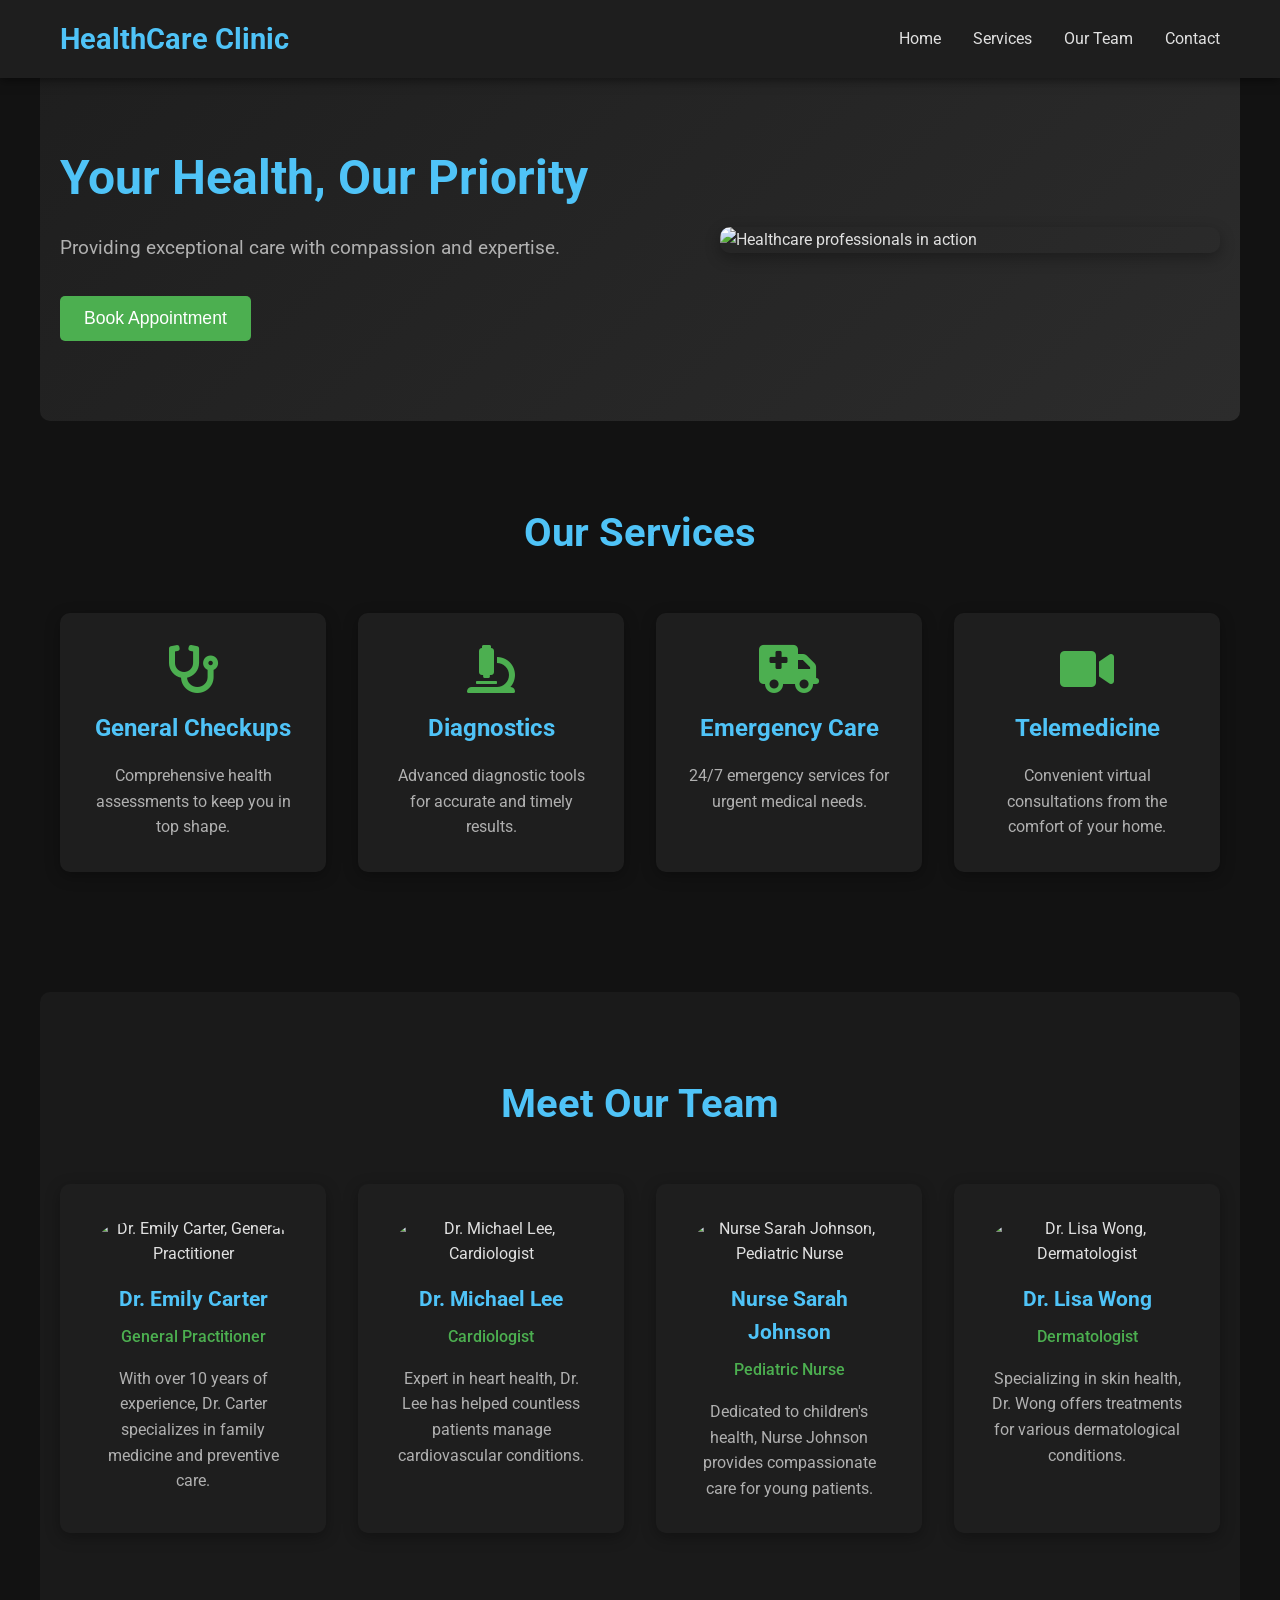
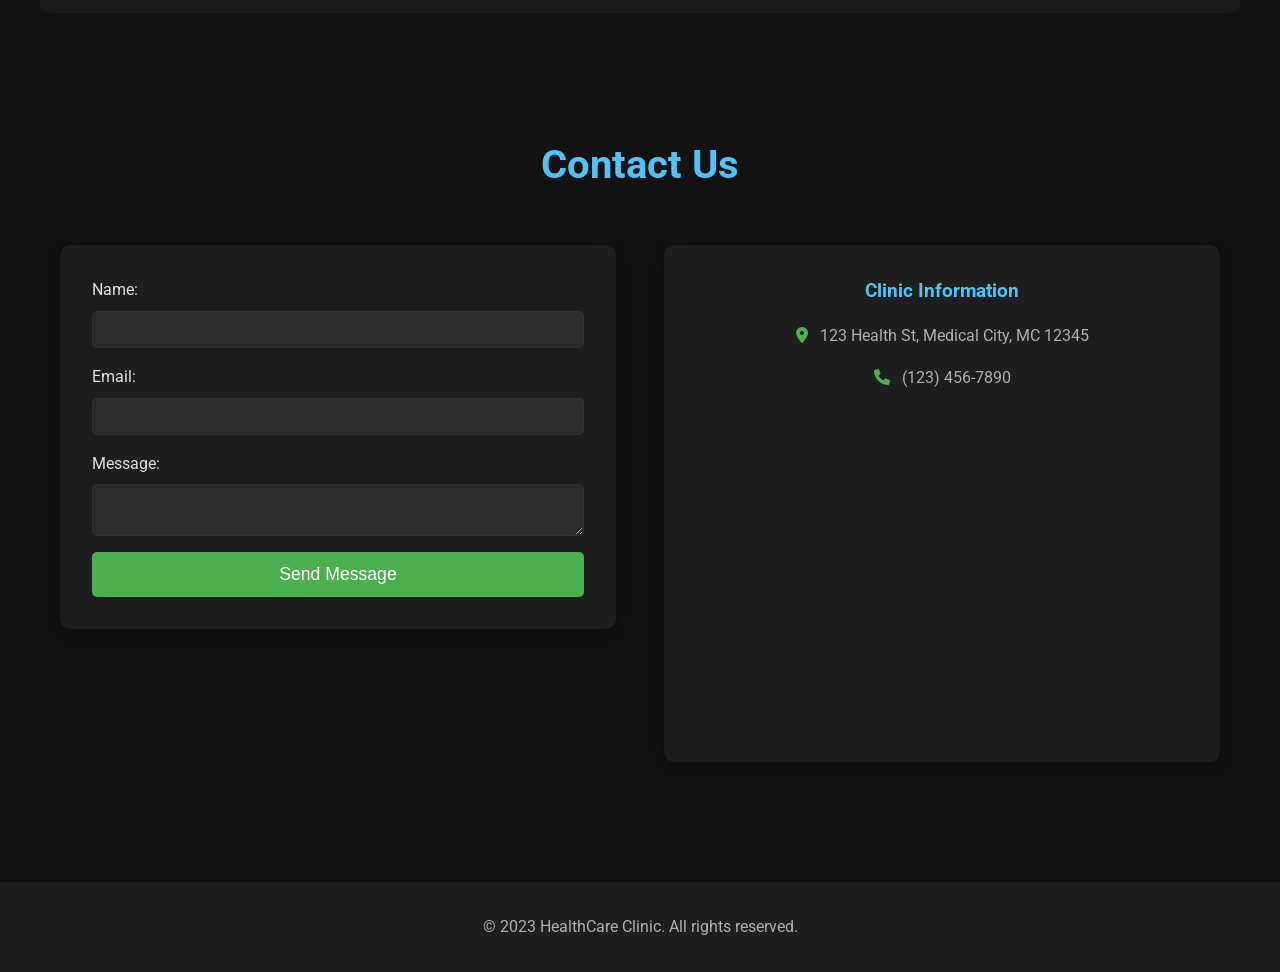
==== index.html @ f90a352a "Initial commit" ====
<!DOCTYPE html>
<html lang="en">
<head>
    <meta charset="UTF-8">
    <meta name="viewport" content="width=device-width, initial-scale=1.0">
    <title>Healthcare Webpage</title>
    <link rel="stylesheet" href="styles.css">
    <link rel="stylesheet" href="https://cdnjs.cloudflare.com/ajax/libs/font-awesome/6.0.0-beta3/css/all.min.css">
</head>
<body>
    <header>
        <nav>
            <h1>HealthCare Clinic</h1>
            <ul>
                <li><a href="#hero">Home</a></li>
                <li><a href="#services">Services</a></li>
                <li><a href="#team">Our Team</a></li>
                <li><a href="#contact">Contact</a></li>
            </ul>
        </nav>
    </header>

    <main>
        <section id="hero" class="hero">
            <div class="hero-content">
                <h2>Your Health, Our Priority</h2>
                <p>Providing exceptional care with compassion and expertise.</p>
                <button class="cta-button">Book Appointment</button>
            </div>
            <img src="https://source.unsplash.com/featured/?healthcare,medical" alt="Healthcare professionals in action" class="hero-image">
        </section>

        <section id="services" class="services">
            <h2>Our Services</h2>
            <div class="services-grid">
                <div class="service-item">
                    <i class="fas fa-stethoscope"></i>
                    <h3>General Checkups</h3>
                    <p>Comprehensive health assessments to keep you in top shape.</p>
                </div>
                <div class="service-item">
                    <i class="fas fa-microscope"></i>
                    <h3>Diagnostics</h3>
                    <p>Advanced diagnostic tools for accurate and timely results.</p>
                </div>
                <div class="service-item">
                    <i class="fas fa-ambulance"></i>
                    <h3>Emergency Care</h3>
                    <p>24/7 emergency services for urgent medical needs.</p>
                </div>
                <div class="service-item">
                    <i class="fas fa-video"></i>
                    <h3>Telemedicine</h3>
                    <p>Convenient virtual consultations from the comfort of your home.</p>
                </div>
            </div>
        </section>

        <section id="team" class="team">
            <h2>Meet Our Team</h2>
            <div class="team-grid">
                <div class="team-member">
                    <img src="https://source.unsplash.com/featured/?doctor,woman" alt="Dr. Emily Carter, General Practitioner">
                    <h3>Dr. Emily Carter</h3>
                    <p>General Practitioner</p>
                    <p>With over 10 years of experience, Dr. Carter specializes in family medicine and preventive care.</p>
                </div>
                <div class="team-member">
                    <img src="https://source.unsplash.com/featured/?doctor,man" alt="Dr. Michael Lee, Cardiologist">
                    <h3>Dr. Michael Lee</h3>
                    <p>Cardiologist</p>
                    <p>Expert in heart health, Dr. Lee has helped countless patients manage cardiovascular conditions.</p>
                </div>
                <div class="team-member">
                    <img src="https://source.unsplash.com/featured/?nurse,woman" alt="Nurse Sarah Johnson, Pediatric Nurse">
                    <h3>Nurse Sarah Johnson</h3>
                    <p>Pediatric Nurse</p>
                    <p>Dedicated to children's health, Nurse Johnson provides compassionate care for young patients.</p>
                </div>
                <div class="team-member">
                    <img src="https://source.unsplash.com/featured/?doctor,woman,2" alt="Dr. Lisa Wong, Dermatologist">
                    <h3>Dr. Lisa Wong</h3>
                    <p>Dermatologist</p>
                    <p>Specializing in skin health, Dr. Wong offers treatments for various dermatological conditions.</p>
                </div>
            </div>
        </section>

        <section id="contact" class="contact">
            <h2>Contact Us</h2>
            <div class="contact-content">
                <div class="contact-form">
                    <form id="contactForm">
                        <label for="name">Name:</label>
                        <input type="text" id="name" name="name" required>
                        <label for="email">Email:</label>
                        <input type="email" id="email" name="email" required>
                        <label for="message">Message:</label>
                        <textarea id="message" name="message" required></textarea>
                        <button type="submit">Send Message</button>
                    </form>
                </div>
                <div class="contact-info">
                    <h3>Clinic Information</h3>
                    <p><i class="fas fa-map-marker-alt"></i> 123 Health St, Medical City, MC 12345</p>
                    <p><i class="fas fa-phone"></i> (123) 456-7890</p>
                    <div class="map">
                        <iframe src="https://www.google.com/maps/embed?pb=!1m18!1m12!1m3!1d3022.241264875!2d-73.98785368459375!3d40.74844097932847!2m3!1f0!2f0!3f0!3m2!1i1024!2i768!4f13.1!3m3!1m2!1s0x89c259a9b3117469%3A0xd134e199a405a163!2sEmpire%20State%20Building!5e0!3m2!1sen!2sus!4v1623456789012!5m2!1sen!2sus" width="100%" height="300" style="border:0;" allowfullscreen="" loading="lazy"></iframe>
                    </div>
                </div>
            </div>
        </section>
    </main>

    <footer>
        <p>&copy; 2023 HealthCare Clinic. All rights reserved.</p>
    </footer>

    <script src="script.js"></script>
</body>
</html>
---- styles.css ----
/* Import Google Fonts for professional look */
@import url('https://fonts.googleapis.com/css2?family=Roboto:wght@300;400;500;700&display=swap');

/* Reset and base styles */
* {
    margin: 0;
    padding: 0;
    box-sizing: border-box;
}

body {
    font-family: 'Roboto', sans-serif;
    line-height: 1.6;
    color: #e0e0e0;
    background-color: #121212;
}

/* Header and Navigation */
header {
    background-color: #1e1e1e;
    padding: 1rem 0;
    position: fixed;
    width: 100%;
    top: 0;
    z-index: 1000;
    box-shadow: 0 2px 10px rgba(0, 0, 0, 0.5);
}

nav {
    max-width: 1200px;
    margin: 0 auto;
    display: flex;
    justify-content: space-between;
    align-items: center;
    padding: 0 20px;
}

nav h1 {
    color: #4fc3f7;
    font-size: 1.8rem;
}

nav ul {
    display: flex;
    list-style: none;
}

nav ul li {
    margin-left: 2rem;
}

nav ul li a {
    color: #e0e0e0;
    text-decoration: none;
    transition: color 0.3s;
}

nav ul li a:hover {
    color: #4fc3f7;
}

/* Hero Section */
.hero {
    display: flex;
    align-items: center;
    justify-content: space-between;
    padding: 120px 20px 80px;
    max-width: 1200px;
    margin: 0 auto;
    background: linear-gradient(135deg, #1e1e1e 0%, #2c2c2c 100%);
    border-radius: 10px;
    margin-top: 20px;
}

.hero-content {
    flex: 1;
    padding-right: 40px;
}

.hero-content h2 {
    font-size: 3rem;
    margin-bottom: 1rem;
    color: #4fc3f7;
}

.hero-content p {
    font-size: 1.2rem;
    margin-bottom: 2rem;
    color: #b0b0b0;
}

.cta-button {
    background-color: #4caf50;
    color: white;
    padding: 12px 24px;
    border: none;
    border-radius: 5px;
    font-size: 1.1rem;
    cursor: pointer;
    transition: background-color 0.3s;
}

.cta-button:hover {
    background-color: #45a049;
}

.hero-image {
    flex: 1;
    max-width: 500px;
    border-radius: 10px;
    box-shadow: 0 5px 15px rgba(0, 0, 0, 0.3);
}

/* Services Section */
.services {
    padding: 80px 20px;
    max-width: 1200px;
    margin: 0 auto;
    text-align: center;
}

.services h2 {
    font-size: 2.5rem;
    margin-bottom: 3rem;
    color: #4fc3f7;
}

.services-grid {
    display: grid;
    grid-template-columns: repeat(auto-fit, minmax(250px, 1fr));
    gap: 2rem;
}

.service-item {
    background-color: #1e1e1e;
    padding: 2rem;
    border-radius: 10px;
    box-shadow: 0 4px 15px rgba(0, 0, 0, 0.3);
    transition: transform 0.3s;
}

.service-item:hover {
    transform: translateY(-5px);
}

.service-item i {
    font-size: 3rem;
    color: #4caf50;
    margin-bottom: 1rem;
}

.service-item h3 {
    font-size: 1.5rem;
    margin-bottom: 1rem;
    color: #4fc3f7;
}

.service-item p {
    color: #b0b0b0;
}

/* Team Section */
.team {
    padding: 80px 20px;
    max-width: 1200px;
    margin: 0 auto;
    text-align: center;
    background-color: #1a1a1a;
    border-radius: 10px;
    margin: 40px auto;
}

.team h2 {
    font-size: 2.5rem;
    margin-bottom: 3rem;
    color: #4fc3f7;
}

.team-grid {
    display: grid;
    grid-template-columns: repeat(auto-fit, minmax(250px, 1fr));
    gap: 2rem;
}

.team-member {
    background-color: #1e1e1e;
    padding: 2rem;
    border-radius: 10px;
    box-shadow: 0 4px 15px rgba(0, 0, 0, 0.3);
    transition: transform 0.3s;
}

.team-member:hover {
    transform: translateY(-5px);
}

.team-member img {
    width: 150px;
    height: 150px;
    border-radius: 50%;
    margin-bottom: 1rem;
    object-fit: cover;
}

.team-member h3 {
    font-size: 1.3rem;
    margin-bottom: 0.5rem;
    color: #4fc3f7;
}

.team-member p:first-of-type {
    font-weight: 500;
    color: #4caf50;
    margin-bottom: 1rem;
}

.team-member p:last-of-type {
    color: #b0b0b0;
}

/* Contact Section */
.contact {
    padding: 80px 20px;
    max-width: 1200px;
    margin: 0 auto;
    text-align: center;
}

.contact h2 {
    font-size: 2.5rem;
    margin-bottom: 3rem;
    color: #4fc3f7;
}

.contact-content {
    display: grid;
    grid-template-columns: 1fr 1fr;
    gap: 3rem;
    align-items: start;
}

.contact-form {
    background-color: #1e1e1e;
    padding: 2rem;
    border-radius: 10px;
    box-shadow: 0 4px 15px rgba(0, 0, 0, 0.3);
}

.contact-form form {
    display: flex;
    flex-direction: column;
}

.contact-form label {
    margin-bottom: 0.5rem;
    color: #e0e0e0;
    text-align: left;
}

.contact-form input,
.contact-form textarea {
    padding: 10px;
    margin-bottom: 1rem;
    border: 1px solid #333;
    border-radius: 5px;
    background-color: #2c2c2c;
    color: #e0e0e0;
    font-family: 'Roboto', sans-serif;
}

.contact-form input:focus,
.contact-form textarea:focus {
    outline: none;
    border-color: #4fc3f7;
}

.contact-form button {
    background-color: #4caf50;
    color: white;
    padding: 12px;
    border: none;
    border-radius: 5px;
    font-size: 1.1rem;
    cursor: pointer;
    transition: background-color 0.3s;
}

.contact-form button:hover {
    background-color: #45a049;
}

.contact-info {
    background-color: #1e1e1e;
    padding: 2rem;
    border-radius: 10px;
    box-shadow: 0 4px 15px rgba(0, 0, 0, 0.3);
}

.contact-info h3 {
    margin-bottom: 1rem;
    color: #4fc3f7;
}

.contact-info p {
    margin-bottom: 1rem;
    color: #b0b0b0;
}

.contact-info i {
    margin-right: 0.5rem;
    color: #4caf50;
}

.map {
    margin-top: 2rem;
    border-radius: 10px;
    overflow: hidden;
}

/* Footer */
footer {
    background-color: #1e1e1e;
    text-align: center;
    padding: 2rem 0;
    margin-top: 40px;
    color: #b0b0b0;
}

/* Responsive Design */
@media (max-width: 768px) {
    nav {
        flex-direction: column;
        text-align: center;
    }

    nav ul {
        margin-top: 1rem;
    }

    nav ul li {
        margin-left: 1rem;
        margin-right: 1rem;
    }

    .hero {
        flex-direction: column;
        text-align: center;
        padding: 100px 20px 60px;
    }

    .hero-content {
        padding-right: 0;
        margin-bottom: 2rem;
    }

    .hero-content h2 {
        font-size: 2rem;
    }

    .hero-image {
        max-width: 100%;
    }

    .services-grid,
    .team-grid {
        grid-template-columns: 1fr;
    }

    .contact-content {
        grid-template-columns: 1fr;
    }

    .contact-info {
        order: -1;
    }
}

@media (max-width: 480px) {
    .hero-content h2 {
        font-size: 1.8rem;
    }

    .services h2,
    .team h2,
    .contact h2 {
        font-size: 2rem;
    }
}
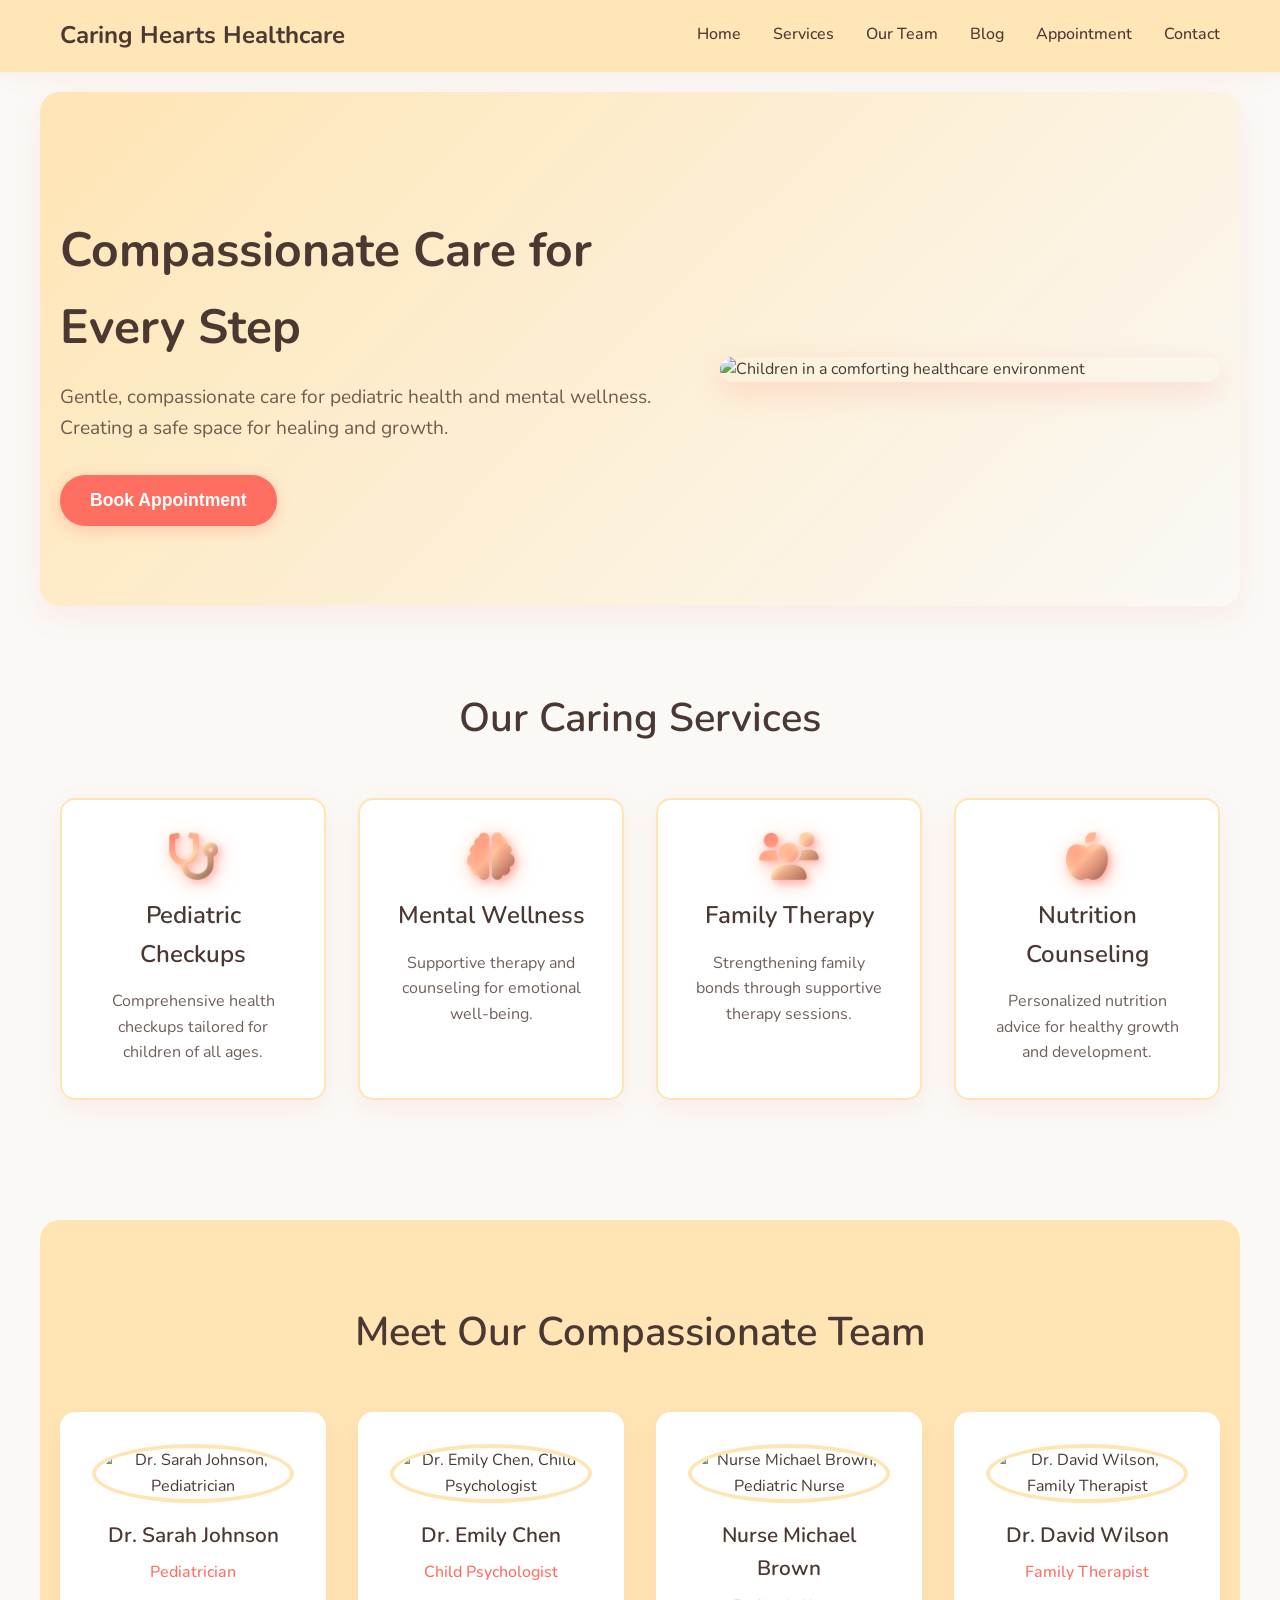
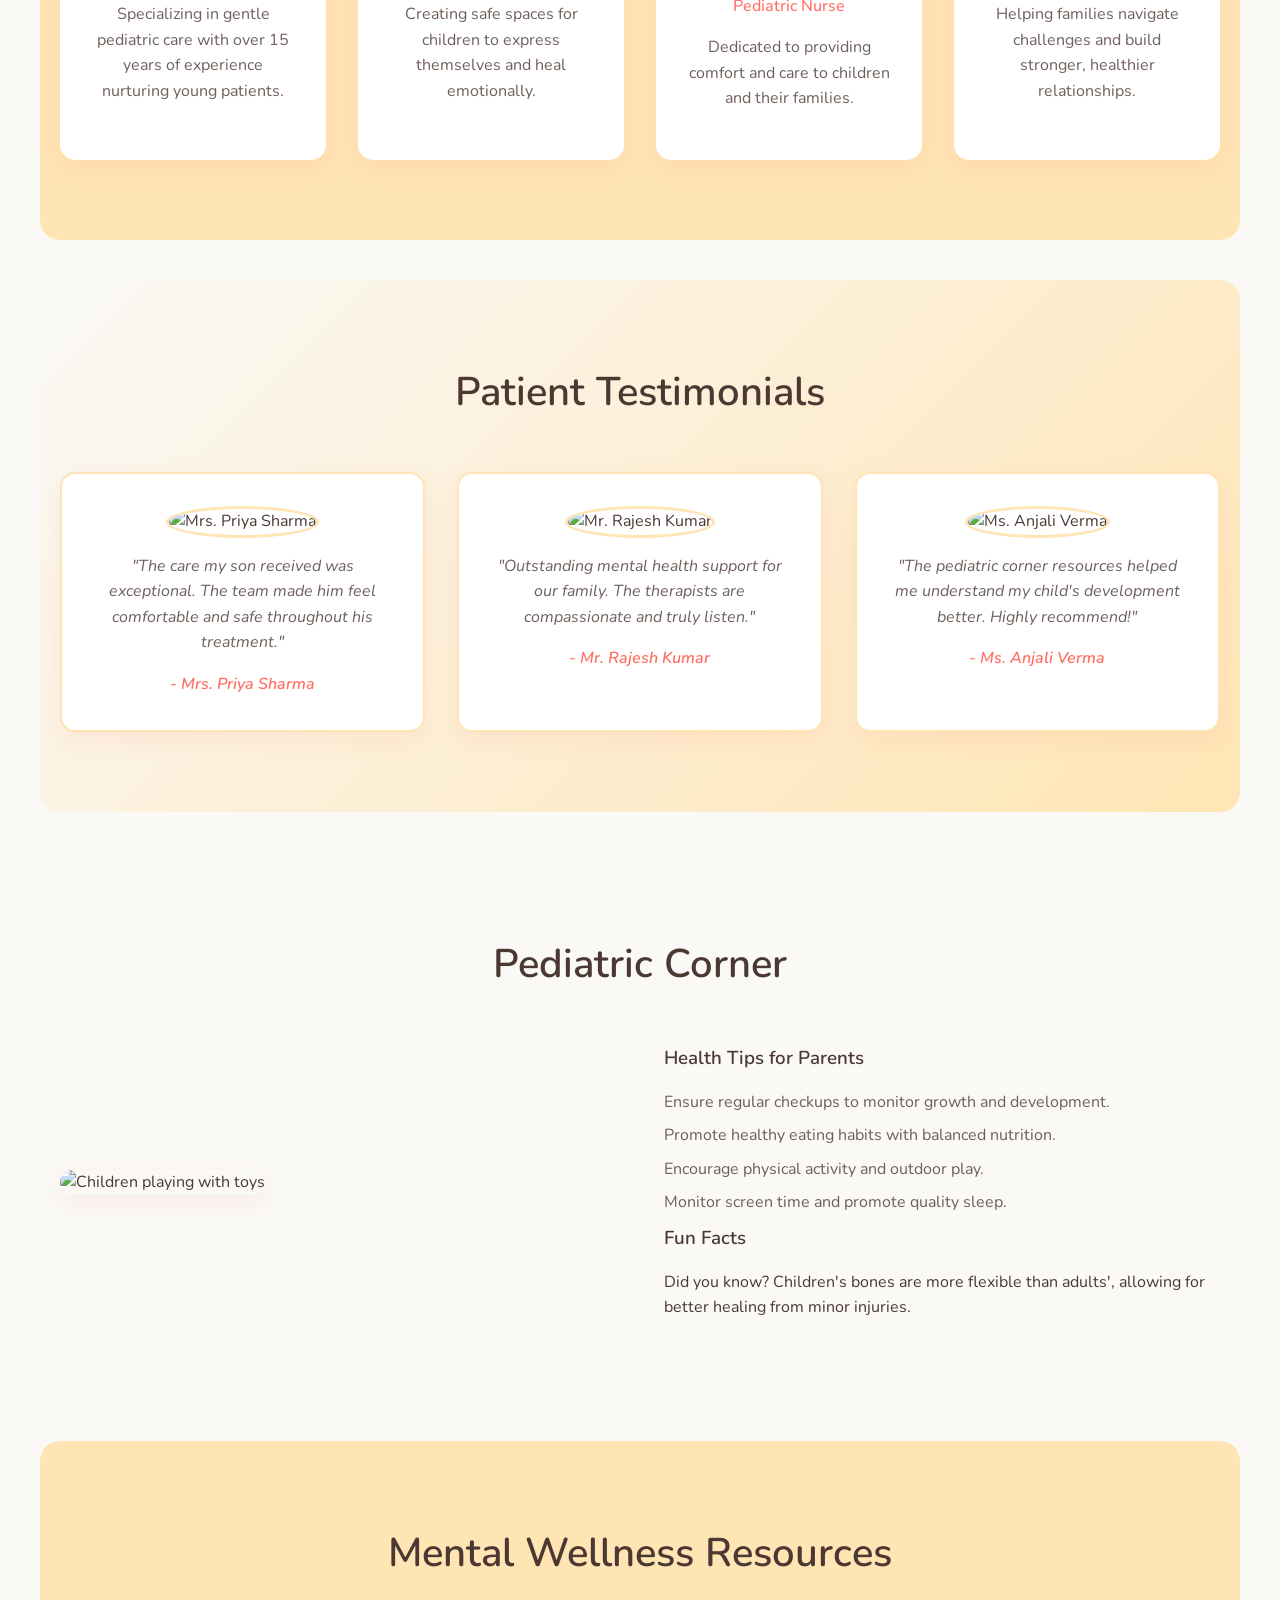
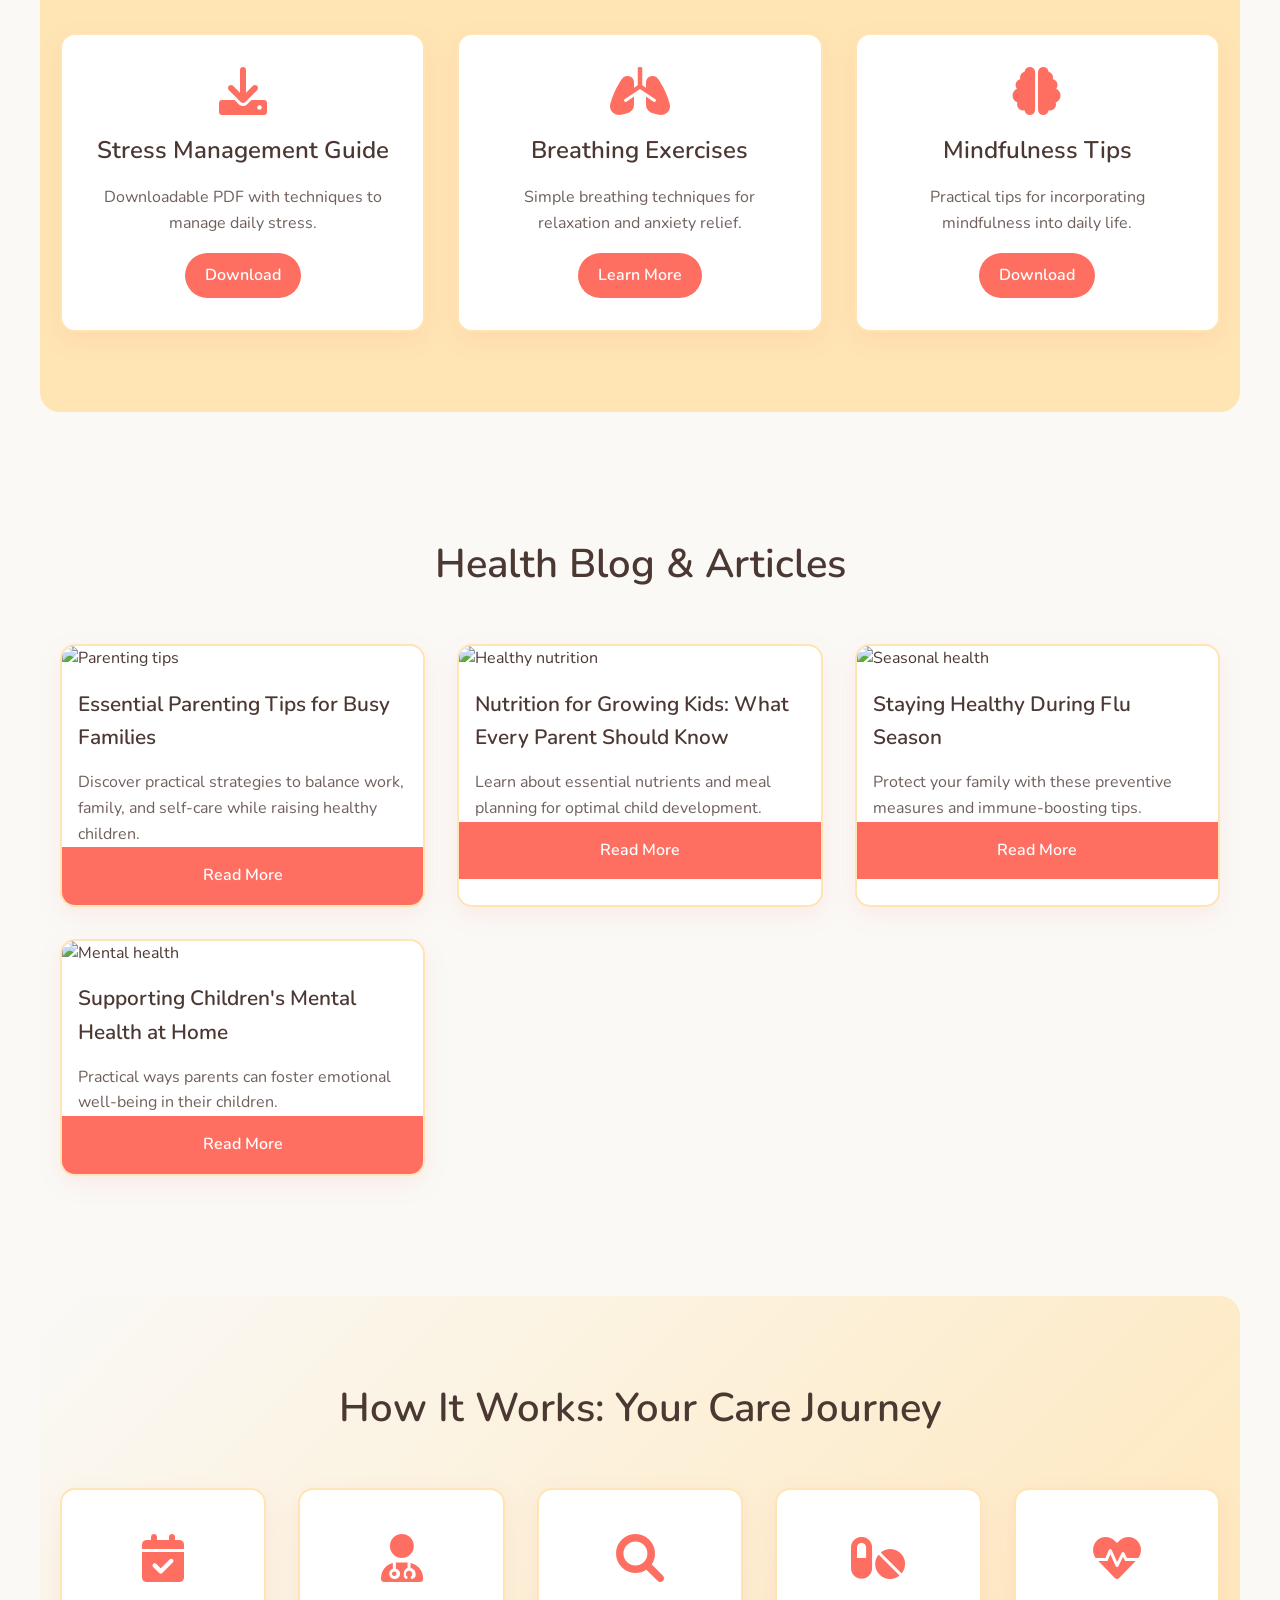
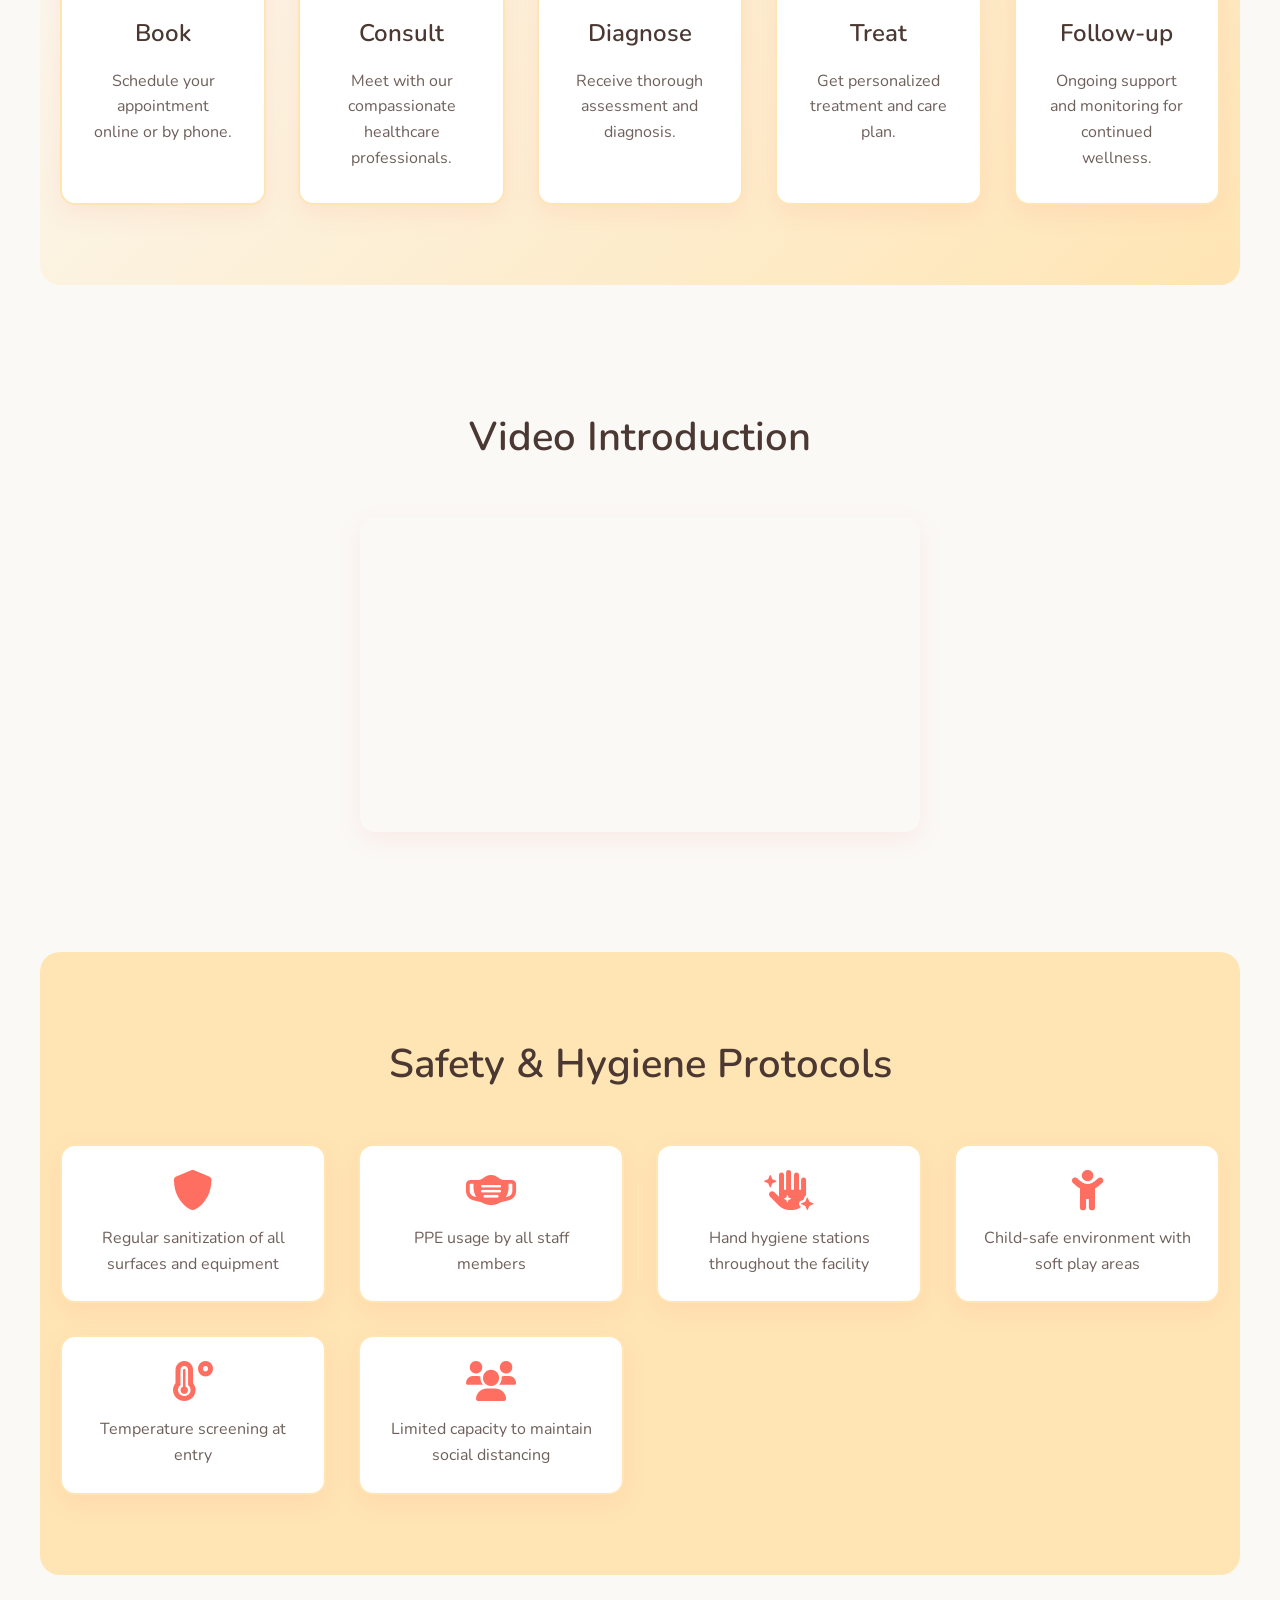
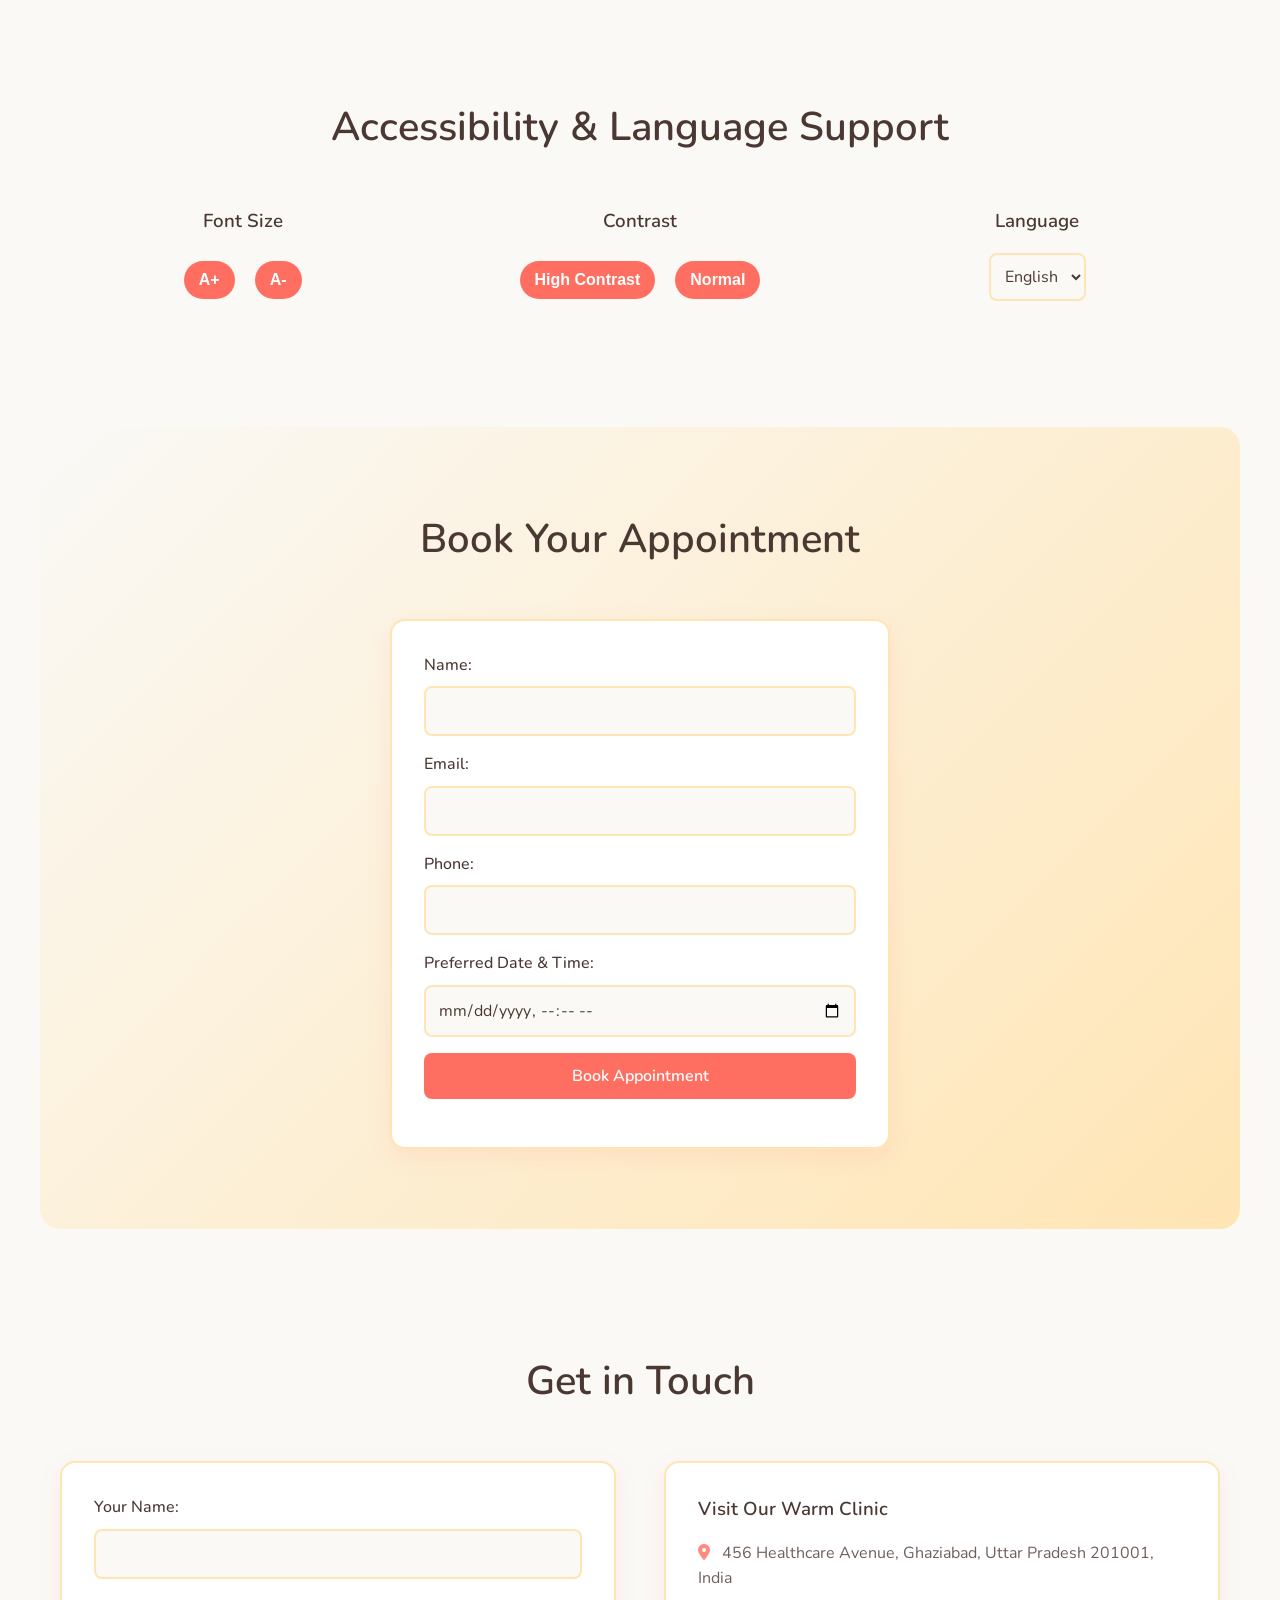
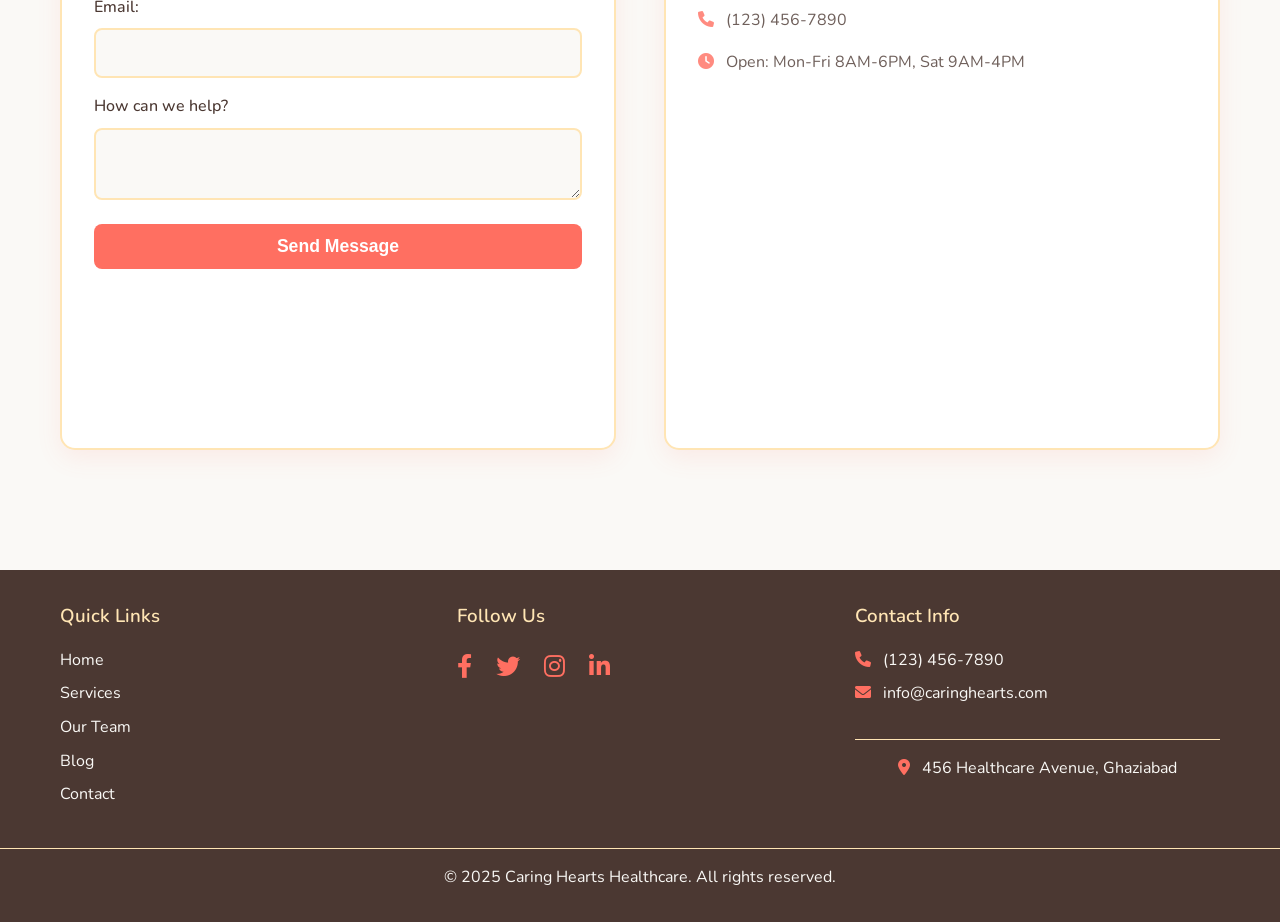
==== commit 835a9e8f: "add some pages" ====
--- a/index.html
+++ b/index.html
@@ -3,18 +3,24 @@
 <head>
     <meta charset="UTF-8">
     <meta name="viewport" content="width=device-width, initial-scale=1.0">
-    <title>Healthcare Webpage</title>
+    <title>Caring Hearts Healthcare - Your Trusted Pediatric & Mental Health Center</title>
     <link rel="stylesheet" href="styles.css">
     <link rel="stylesheet" href="https://cdnjs.cloudflare.com/ajax/libs/font-awesome/6.0.0-beta3/css/all.min.css">
 </head>
 <body>
     <header>
-        <nav>
-            <h1>HealthCare Clinic</h1>
+        <nav class="sticky-nav">
+            <h1>Caring Hearts Healthcare</h1>
+            <input type="checkbox" id="nav-toggle" class="nav-toggle">
+            <label for="nav-toggle" class="nav-toggle-label">
+                <span class="hamburger"></span>
+            </label>
             <ul>
                 <li><a href="#hero">Home</a></li>
                 <li><a href="#services">Services</a></li>
                 <li><a href="#team">Our Team</a></li>
+                <li><a href="#blog">Blog</a></li>
+                <li><a href="#appointment">Appointment</a></li>
                 <li><a href="#contact">Contact</a></li>
             </ul>
         </nav>
@@ -23,87 +29,289 @@
     <main>
         <section id="hero" class="hero">
             <div class="hero-content">
-                <h2>Your Health, Our Priority</h2>
-                <p>Providing exceptional care with compassion and expertise.</p>
+                <h2>Compassionate Care for Every Step</h2>
+                <p>Gentle, compassionate care for pediatric health and mental wellness. Creating a safe space for healing and growth.</p>
                 <button class="cta-button">Book Appointment</button>
             </div>
-            <img src="https://source.unsplash.com/featured/?healthcare,medical" alt="Healthcare professionals in action" class="hero-image">
+            <img src="https://source.unsplash.com/featured/?children,healthcare,smiling" alt="Children in a comforting healthcare environment" class="hero-image">
         </section>
 
         <section id="services" class="services">
-            <h2>Our Services</h2>
+            <h2>Our Caring Services</h2>
             <div class="services-grid">
                 <div class="service-item">
                     <i class="fas fa-stethoscope"></i>
-                    <h3>General Checkups</h3>
-                    <p>Comprehensive health assessments to keep you in top shape.</p>
+                    <h3>Pediatric Checkups</h3>
+                    <p>Comprehensive health checkups tailored for children of all ages.</p>
                 </div>
                 <div class="service-item">
-                    <i class="fas fa-microscope"></i>
-                    <h3>Diagnostics</h3>
-                    <p>Advanced diagnostic tools for accurate and timely results.</p>
+                    <i class="fas fa-brain"></i>
+                    <h3>Mental Wellness</h3>
+                    <p>Supportive therapy and counseling for emotional well-being.</p>
                 </div>
                 <div class="service-item">
-                    <i class="fas fa-ambulance"></i>
-                    <h3>Emergency Care</h3>
-                    <p>24/7 emergency services for urgent medical needs.</p>
+                    <i class="fas fa-users"></i>
+                    <h3>Family Therapy</h3>
+                    <p>Strengthening family bonds through supportive therapy sessions.</p>
                 </div>
                 <div class="service-item">
-                    <i class="fas fa-video"></i>
-                    <h3>Telemedicine</h3>
-                    <p>Convenient virtual consultations from the comfort of your home.</p>
+                    <i class="fas fa-apple-alt"></i>
+                    <h3>Nutrition Counseling</h3>
+                    <p>Personalized nutrition advice for healthy growth and development.</p>
                 </div>
             </div>
         </section>
 
         <section id="team" class="team">
-            <h2>Meet Our Team</h2>
+            <h2>Meet Our Compassionate Team</h2>
             <div class="team-grid">
                 <div class="team-member">
-                    <img src="https://source.unsplash.com/featured/?doctor,woman" alt="Dr. Emily Carter, General Practitioner">
-                    <h3>Dr. Emily Carter</h3>
-                    <p>General Practitioner</p>
-                    <p>With over 10 years of experience, Dr. Carter specializes in family medicine and preventive care.</p>
+                    <img src="https://source.unsplash.com/featured/?doctor,pediatrician,woman" alt="Dr. Sarah Johnson, Pediatrician">
+                    <h3>Dr. Sarah Johnson</h3>
+                    <p>Pediatrician</p>
+                    <p>Specializing in gentle pediatric care with over 15 years of experience nurturing young patients.</p>
                 </div>
                 <div class="team-member">
-                    <img src="https://source.unsplash.com/featured/?doctor,man" alt="Dr. Michael Lee, Cardiologist">
-                    <h3>Dr. Michael Lee</h3>
-                    <p>Cardiologist</p>
-                    <p>Expert in heart health, Dr. Lee has helped countless patients manage cardiovascular conditions.</p>
+                    <img src="https://source.unsplash.com/featured/?psychologist,therapist,woman" alt="Dr. Emily Chen, Child Psychologist">
+                    <h3>Dr. Emily Chen</h3>
+                    <p>Child Psychologist</p>
+                    <p>Creating safe spaces for children to express themselves and heal emotionally.</p>
                 </div>
                 <div class="team-member">
-                    <img src="https://source.unsplash.com/featured/?nurse,woman" alt="Nurse Sarah Johnson, Pediatric Nurse">
-                    <h3>Nurse Sarah Johnson</h3>
+                    <img src="https://source.unsplash.com/featured/?nurse,healthcare,man" alt="Nurse Michael Brown, Pediatric Nurse">
+                    <h3>Nurse Michael Brown</h3>
                     <p>Pediatric Nurse</p>
-                    <p>Dedicated to children's health, Nurse Johnson provides compassionate care for young patients.</p>
+                    <p>Dedicated to providing comfort and care to children and their families.</p>
                 </div>
                 <div class="team-member">
-                    <img src="https://source.unsplash.com/featured/?doctor,woman,2" alt="Dr. Lisa Wong, Dermatologist">
-                    <h3>Dr. Lisa Wong</h3>
-                    <p>Dermatologist</p>
-                    <p>Specializing in skin health, Dr. Wong offers treatments for various dermatological conditions.</p>
-                </div>
-            </div>
+                    <img src="https://source.unsplash.com/featured/?therapist,family,counselor" alt="Dr. David Wilson, Family Therapist">
+                    <h3>Dr. David Wilson</h3>
+                    <p>Family Therapist</p>
+                    <p>Helping families navigate challenges and build stronger, healthier relationships.</p>
+                </div>
+            </div>
+        </section>
+
+        <section id="testimonials" class="testimonials">
+            <h2>Patient Testimonials</h2>
+            <div class="testimonials-carousel">
+                <div class="testimonial-card">
+                    <img src="https://source.unsplash.com/featured/?mother,indian,woman" alt="Mrs. Priya Sharma" class="testimonial-avatar">
+                    <blockquote>"The care my son received was exceptional. The team made him feel comfortable and safe throughout his treatment."</blockquote>
+                    <cite>- Mrs. Priya Sharma</cite>
+                </div>
+                <div class="testimonial-card">
+                    <img src="https://source.unsplash.com/featured/?father,indian,man" alt="Mr. Rajesh Kumar" class="testimonial-avatar">
+                    <blockquote>"Outstanding mental health support for our family. The therapists are compassionate and truly listen."</blockquote>
+                    <cite>- Mr. Rajesh Kumar</cite>
+                </div>
+                <div class="testimonial-card">
+                    <img src="https://source.unsplash.com/featured/?woman,indian,professional" alt="Ms. Anjali Verma" class="testimonial-avatar">
+                    <blockquote>"The pediatric corner resources helped me understand my child's development better. Highly recommend!"</blockquote>
+                    <cite>- Ms. Anjali Verma</cite>
+                </div>
+            </div>
+        </section>
+
+        <section id="pediatric" class="pediatric">
+            <h2>Pediatric Corner</h2>
+            <div class="pediatric-content">
+                <div class="illustration">
+                    <img src="https://source.unsplash.com/featured/?children,playing,toys" alt="Children playing with toys" class="pediatric-image">
+                </div>
+                <div class="tips">
+                    <h3>Health Tips for Parents</h3>
+                    <ul>
+                        <li>Ensure regular checkups to monitor growth and development.</li>
+                        <li>Promote healthy eating habits with balanced nutrition.</li>
+                        <li>Encourage physical activity and outdoor play.</li>
+                        <li>Monitor screen time and promote quality sleep.</li>
+                    </ul>
+                    <h3>Fun Facts</h3>
+                    <p>Did you know? Children's bones are more flexible than adults', allowing for better healing from minor injuries.</p>
+                </div>
+            </div>
+        </section>
+
+        <section id="resources" class="resources">
+            <h2>Mental Wellness Resources</h2>
+            <div class="resources-grid">
+                <div class="resource-item">
+                    <i class="fas fa-download"></i>
+                    <h3>Stress Management Guide</h3>
+                    <p>Downloadable PDF with techniques to manage daily stress.</p>
+                    <a href="#" class="download-btn">Download</a>
+                </div>
+                <div class="resource-item">
+                    <i class="fas fa-lungs"></i>
+                    <h3>Breathing Exercises</h3>
+                    <p>Simple breathing techniques for relaxation and anxiety relief.</p>
+                    <a href="#" class="download-btn">Learn More</a>
+                </div>
+                <div class="resource-item">
+                    <i class="fas fa-brain"></i>
+                    <h3>Mindfulness Tips</h3>
+                    <p>Practical tips for incorporating mindfulness into daily life.</p>
+                    <a href="#" class="download-btn">Download</a>
+                </div>
+            </div>
+        </section>
+
+        <section id="blog" class="blog">
+            <h2>Health Blog & Articles</h2>
+            <div class="blog-grid">
+                <article class="blog-post">
+                    <img src="https://source.unsplash.com/featured/?parenting,family,children" alt="Parenting tips" class="blog-thumbnail">
+                    <h3>Essential Parenting Tips for Busy Families</h3>
+                    <p>Discover practical strategies to balance work, family, and self-care while raising healthy children.</p>
+                    <a href="blog.html" class="read-more">Read More</a>
+                </article>
+                <article class="blog-post">
+                    <img src="https://source.unsplash.com/featured/?nutrition,healthy,food" alt="Healthy nutrition" class="blog-thumbnail">
+                    <h3>Nutrition for Growing Kids: What Every Parent Should Know</h3>
+                    <p>Learn about essential nutrients and meal planning for optimal child development.</p>
+                    <a href="blog.html" class="read-more">Read More</a>
+                </article>
+                <article class="blog-post">
+                    <img src="https://source.unsplash.com/featured/?flu,season,health" alt="Seasonal health" class="blog-thumbnail">
+                    <h3>Staying Healthy During Flu Season</h3>
+                    <p>Protect your family with these preventive measures and immune-boosting tips.</p>
+                    <a href="blog.html" class="read-more">Read More</a>
+                </article>
+                <article class="blog-post">
+                    <img src="https://source.unsplash.com/featured/?mental,health,children" alt="Mental health" class="blog-thumbnail">
+                    <h3>Supporting Children's Mental Health at Home</h3>
+                    <p>Practical ways parents can foster emotional well-being in their children.</p>
+                    <a href="blog.html" class="read-more">Read More</a>
+                </article>
+            </div>
+        </section>
+
+        <section id="how-it-works" class="how-it-works">
+            <h2>How It Works: Your Care Journey</h2>
+            <div class="timeline">
+                <div class="timeline-step">
+                    <div class="step-icon"><i class="fas fa-calendar-check"></i></div>
+                    <h3>Book</h3>
+                    <p>Schedule your appointment online or by phone.</p>
+                </div>
+                <div class="timeline-step">
+                    <div class="step-icon"><i class="fas fa-user-md"></i></div>
+                    <h3>Consult</h3>
+                    <p>Meet with our compassionate healthcare professionals.</p>
+                </div>
+                <div class="timeline-step">
+                    <div class="step-icon"><i class="fas fa-search"></i></div>
+                    <h3>Diagnose</h3>
+                    <p>Receive thorough assessment and diagnosis.</p>
+                </div>
+                <div class="timeline-step">
+                    <div class="step-icon"><i class="fas fa-pills"></i></div>
+                    <h3>Treat</h3>
+                    <p>Get personalized treatment and care plan.</p>
+                </div>
+                <div class="timeline-step">
+                    <div class="step-icon"><i class="fas fa-heartbeat"></i></div>
+                    <h3>Follow-up</h3>
+                    <p>Ongoing support and monitoring for continued wellness.</p>
+                </div>
+            </div>
+        </section>
+
+        <section id="video" class="video">
+            <h2>Video Introduction</h2>
+            <div class="video-container">
+                <iframe width="560" height="315" src="https://www.youtube.com/embed/dQw4w9WgXcQ" title="Welcome to Caring Hearts Healthcare" frameborder="0" allow="accelerometer; autoplay; clipboard-write; encrypted-media; gyroscope; picture-in-picture" allowfullscreen></iframe>
+            </div>
+        </section>
+
+        <section id="safety" class="safety">
+            <h2>Safety & Hygiene Protocols</h2>
+            <div class="safety-checklist">
+                <div class="safety-item">
+                    <i class="fas fa-shield-alt"></i>
+                    <p>Regular sanitization of all surfaces and equipment</p>
+                </div>
+                <div class="safety-item">
+                    <i class="fas fa-mask-face"></i>
+                    <p>PPE usage by all staff members</p>
+                </div>
+                <div class="safety-item">
+                    <i class="fas fa-hand-sparkles"></i>
+                    <p>Hand hygiene stations throughout the facility</p>
+                </div>
+                <div class="safety-item">
+                    <i class="fas fa-child"></i>
+                    <p>Child-safe environment with soft play areas</p>
+                </div>
+                <div class="safety-item">
+                    <i class="fas fa-temperature-high"></i>
+                    <p>Temperature screening at entry</p>
+                </div>
+                <div class="safety-item">
+                    <i class="fas fa-users"></i>
+                    <p>Limited capacity to maintain social distancing</p>
+                </div>
+            </div>
+        </section>
+
+        <section id="accessibility" class="accessibility">
+            <h2>Accessibility & Language Support</h2>
+            <div class="accessibility-options">
+                <div class="option-group">
+                    <h3>Font Size</h3>
+                    <button id="increase-font">A+</button>
+                    <button id="decrease-font">A-</button>
+                </div>
+                <div class="option-group">
+                    <h3>Contrast</h3>
+                    <button id="high-contrast">High Contrast</button>
+                    <button id="normal-contrast">Normal</button>
+                </div>
+                <div class="option-group">
+                    <h3>Language</h3>
+                    <select id="language-select">
+                        <option value="en">English</option>
+                        <option value="hi">Hindi</option>
+                    </select>
+                </div>
+            </div>
+        </section>
+
+        <section id="appointment" class="appointment">
+            <h2>Book Your Appointment</h2>
+            <form id="appointmentForm">
+                <label for="appt-name">Name:</label>
+                <input type="text" id="appt-name" name="name" required>
+                <label for="appt-email">Email:</label>
+                <input type="email" id="appt-email" name="email" required>
+                <label for="appt-phone">Phone:</label>
+                <input type="tel" id="appt-phone" name="phone" required>
+                <label for="appt-date">Preferred Date & Time:</label>
+                <input type="datetime-local" id="appt-date" name="datetime" required>
+                <button type="submit">Book Appointment</button>
+            </form>
         </section>
 
         <section id="contact" class="contact">
-            <h2>Contact Us</h2>
+            <h2>Get in Touch</h2>
             <div class="contact-content">
                 <div class="contact-form">
                     <form id="contactForm">
-                        <label for="name">Name:</label>
+                        <label for="name">Your Name:</label>
                         <input type="text" id="name" name="name" required>
                         <label for="email">Email:</label>
                         <input type="email" id="email" name="email" required>
-                        <label for="message">Message:</label>
+                        <label for="message">How can we help?</label>
                         <textarea id="message" name="message" required></textarea>
                         <button type="submit">Send Message</button>
                     </form>
                 </div>
                 <div class="contact-info">
-                    <h3>Clinic Information</h3>
-                    <p><i class="fas fa-map-marker-alt"></i> 123 Health St, Medical City, MC 12345</p>
+                    <h3>Visit Our Warm Clinic</h3>
+                    <p><i class="fas fa-map-marker-alt"></i> 456 Healthcare Avenue, Ghaziabad, Uttar Pradesh 201001, India</p>
                     <p><i class="fas fa-phone"></i> (123) 456-7890</p>
+                    <p><i class="fas fa-clock"></i> Open: Mon-Fri 8AM-6PM, Sat 9AM-4PM</p>
                     <div class="map">
                         <iframe src="https://www.google.com/maps/embed?pb=!1m18!1m12!1m3!1d3022.241264875!2d-73.98785368459375!3d40.74844097932847!2m3!1f0!2f0!3f0!3m2!1i1024!2i768!4f13.1!3m3!1m2!1s0x89c259a9b3117469%3A0xd134e199a405a163!2sEmpire%20State%20Building!5e0!3m2!1sen!2sus!4v1623456789012!5m2!1sen!2sus" width="100%" height="300" style="border:0;" allowfullscreen="" loading="lazy"></iframe>
                     </div>
@@ -113,7 +321,34 @@
     </main>
 
     <footer>
-        <p>&copy; 2023 HealthCare Clinic. All rights reserved.</p>
+        <div class="footer-content">
+            <div class="footer-section">
+                <h3>Quick Links</h3>
+                <ul>
+                    <li><a href="#hero">Home</a></li>
+                    <li><a href="#services">Services</a></li>
+                    <li><a href="#team">Our Team</a></li>
+                    <li><a href="#blog">Blog</a></li>
+                    <li><a href="#contact">Contact</a></li>
+                </ul>
+            </div>
+            <div class="footer-section">
+                <h3>Follow Us</h3>
+                <div class="social-icons">
+                    <a href="#" aria-label="Facebook"><i class="fab fa-facebook-f"></i></a>
+                    <a href="#" aria-label="Twitter"><i class="fab fa-twitter"></i></a>
+                    <a href="#" aria-label="Instagram"><i class="fab fa-instagram"></i></a>
+                    <a href="#" aria-label="LinkedIn"><i class="fab fa-linkedin-in"></i></a>
+                </div>
+            </div>
+            <div class="footer-section">
+                <h3>Contact Info</h3>
+                <p><i class="fas fa-phone"></i> (123) 456-7890</p>
+                <p><i class="fas fa-envelope"></i> info@caringhearts.com</p>
+                <p><i class="fas fa-map-marker-alt"></i> 456 Healthcare Avenue, Ghaziabad</p>
+            </div>
+        </div>
+        <p>&copy; 2025 Caring Hearts Healthcare. All rights reserved.</p>
     </footer>
 
     <script src="script.js"></script>
--- a/styles.css
+++ b/styles.css
@@ -1,5 +1,5 @@
-/* Import Google Fonts for professional look */
-@import url('https://fonts.googleapis.com/css2?family=Roboto:wght@300;400;500;700&display=swap');
+/* Import Google Fonts for warm, comforting feel */
+@import url('https://fonts.googleapis.com/css2?family=Nunito:wght@300;400;500;600;700&display=swap');
 
 /* Reset and base styles */
 * {
@@ -9,55 +9,112 @@
 }
 
 body {
-    font-family: 'Roboto', sans-serif;
+    font-family: 'Nunito', sans-serif;
     line-height: 1.6;
-    color: #e0e0e0;
-    background-color: #121212;
+    color: #4B3832;
+    background-color: #FAF9F6;
+    background-attachment: fixed;
 }
 
 /* Header and Navigation */
 header {
-    background-color: #1e1e1e;
+    background: rgba(255, 229, 180, 0.95);
+    backdrop-filter: blur(10px);
+    -webkit-backdrop-filter: blur(10px);
     padding: 1rem 0;
-    position: fixed;
-    width: 100%;
-    top: 0;
-    z-index: 1000;
-    box-shadow: 0 2px 10px rgba(0, 0, 0, 0.5);
-}
-
-nav {
+    box-shadow: 0 2px 20px rgba(255, 111, 97, 0.1);
+    border-bottom: 2px solid #FFE5B4;
+}
+
+.sticky-nav {
     max-width: 1200px;
     margin: 0 auto;
     display: flex;
     justify-content: space-between;
     align-items: center;
     padding: 0 20px;
-}
-
-nav h1 {
-    color: #4fc3f7;
-    font-size: 1.8rem;
-}
-
-nav ul {
+    position: sticky;
+    top: 0;
+    z-index: 1000;
+}
+
+/* Hamburger Menu Styles */
+.nav-toggle {
+    display: none;
+}
+
+.nav-toggle-label {
+    display: none;
+    cursor: pointer;
+    font-size: 1.5rem;
+    color: #4B3832;
+}
+
+.hamburger {
+    display: block;
+    width: 25px;
+    height: 3px;
+    background: #4B3832;
+    position: relative;
+    transition: background 0.3s ease;
+}
+
+.hamburger::before,
+.hamburger::after {
+    content: '';
+    display: block;
+    width: 25px;
+    height: 3px;
+    background: #4B3832;
+    position: absolute;
+    transition: all 0.3s ease;
+}
+
+.hamburger::before {
+    top: -8px;
+}
+
+.hamburger::after {
+    top: 8px;
+}
+
+.nav-toggle:checked + .nav-toggle-label .hamburger {
+    background: transparent;
+}
+
+.nav-toggle:checked + .nav-toggle-label .hamburger::before {
+    transform: rotate(45deg);
+    top: 0;
+}
+
+.nav-toggle:checked + .nav-toggle-label .hamburger::after {
+    transform: rotate(-45deg);
+    top: 0;
+}
+
+.sticky-nav ul {
     display: flex;
     list-style: none;
-}
-
-nav ul li {
+    margin: 0;
+    padding: 0;
+}
+
+.sticky-nav ul li {
     margin-left: 2rem;
 }
 
-nav ul li a {
-    color: #e0e0e0;
+.sticky-nav ul li a {
+    color: #4B3832;
     text-decoration: none;
-    transition: color 0.3s;
-}
-
-nav ul li a:hover {
-    color: #4fc3f7;
-}
+    font-weight: 500;
+    transition: color 0.3s ease;
+}
+
+.sticky-nav ul li a:hover {
+    color: #FF6F61;
+}
+
+
 
 /* Hero Section */
 .hero {
@@ -67,9 +124,10 @@
     padding: 120px 20px 80px;
     max-width: 1200px;
     margin: 0 auto;
-    background: linear-gradient(135deg, #1e1e1e 0%, #2c2c2c 100%);
-    border-radius: 10px;
+    background: linear-gradient(135deg, #FFE5B4 0%, #FAF9F6 100%);
+    border-radius: 20px;
     margin-top: 20px;
+    box-shadow: 0 10px 30px rgba(255, 111, 97, 0.1);
 }
 
 .hero-content {
@@ -80,35 +138,41 @@
 .hero-content h2 {
     font-size: 3rem;
     margin-bottom: 1rem;
-    color: #4fc3f7;
+    color: #4B3832;
+    font-weight: 700;
 }
 
 .hero-content p {
     font-size: 1.2rem;
     margin-bottom: 2rem;
-    color: #b0b0b0;
+    color: #4B3832;
+    opacity: 0.8;
 }
 
 .cta-button {
-    background-color: #4caf50;
+    background-color: #FF6F61;
     color: white;
-    padding: 12px 24px;
+    padding: 15px 30px;
     border: none;
-    border-radius: 5px;
+    border-radius: 25px;
     font-size: 1.1rem;
+    font-weight: 600;
     cursor: pointer;
-    transition: background-color 0.3s;
+    transition: all 0.3s ease;
+    box-shadow: 0 4px 15px rgba(255, 111, 97, 0.3);
 }
 
 .cta-button:hover {
-    background-color: #45a049;
+    background-color: #E55B50;
+    transform: translateY(-2px);
+    box-shadow: 0 6px 20px rgba(255, 111, 97, 0.4);
 }
 
 .hero-image {
     flex: 1;
     max-width: 500px;
-    border-radius: 10px;
-    box-shadow: 0 5px 15px rgba(0, 0, 0, 0.3);
+    border-radius: 20px;
+    box-shadow: 0 10px 30px rgba(255, 111, 97, 0.2);
 }
 
 /* Services Section */
@@ -116,13 +180,14 @@
     padding: 80px 20px;
     max-width: 1200px;
     margin: 0 auto;
-    text-align: center;
 }
 
 .services h2 {
-    font-size: 2.5rem;
-    margin-bottom: 3rem;
-    color: #4fc3f7;
+    text-align: center;
+    font-size: 2.5rem;
+    margin-bottom: 3rem;
+    color: #4B3832;
+    font-weight: 600;
 }
 
 .services-grid {
@@ -132,11 +197,13 @@
 }
 
 .service-item {
-    background-color: #1e1e1e;
+    background: white;
     padding: 2rem;
-    border-radius: 10px;
-    box-shadow: 0 4px 15px rgba(0, 0, 0, 0.3);
-    transition: transform 0.3s;
+    border-radius: 15px;
+    text-align: center;
+    box-shadow: 0 8px 25px rgba(255, 111, 97, 0.1);
+    transition: transform 0.3s ease;
+    border: 2px solid #FFE5B4;
 }
 
 .service-item:hover {
@@ -145,18 +212,32 @@
 
 .service-item i {
     font-size: 3rem;
-    color: #4caf50;
-    margin-bottom: 1rem;
+    background: linear-gradient(135deg, #FF6F61, #FFE5B4, #4B3832);
+    -webkit-background-clip: text;
+    -webkit-text-fill-color: transparent;
+    background-clip: text;
+    text-shadow: 3px 3px 6px rgba(255, 111, 97, 0.4), 0 0 20px rgba(255, 229, 180, 0.3);
+    transform: perspective(500px) rotateX(10deg) rotateY(-5deg);
+    transition: all 0.3s ease;
+    margin-bottom: 1rem;
+    filter: drop-shadow(2px 4px 8px rgba(255, 111, 97, 0.3));
+}
+
+.service-item:hover i {
+    transform: perspective(500px) rotateX(5deg) rotateY(5deg) scale(1.1);
+    text-shadow: 5px 5px 10px rgba(255, 111, 97, 0.6), 0 0 30px rgba(255, 229, 180, 0.5);
 }
 
 .service-item h3 {
     font-size: 1.5rem;
     margin-bottom: 1rem;
-    color: #4fc3f7;
+    color: #4B3832;
+    font-weight: 600;
 }
 
 .service-item p {
-    color: #b0b0b0;
+    color: #4B3832;
+    opacity: 0.8;
 }
 
 /* Team Section */
@@ -164,16 +245,17 @@
     padding: 80px 20px;
     max-width: 1200px;
     margin: 0 auto;
-    text-align: center;
-    background-color: #1a1a1a;
-    border-radius: 10px;
+    background: #FFE5B4;
+    border-radius: 20px;
     margin: 40px auto;
 }
 
 .team h2 {
-    font-size: 2.5rem;
-    margin-bottom: 3rem;
-    color: #4fc3f7;
+    text-align: center;
+    font-size: 2.5rem;
+    margin-bottom: 3rem;
+    color: #4B3832;
+    font-weight: 600;
 }
 
 .team-grid {
@@ -183,11 +265,12 @@
 }
 
 .team-member {
-    background-color: #1e1e1e;
+    background: white;
     padding: 2rem;
-    border-radius: 10px;
-    box-shadow: 0 4px 15px rgba(0, 0, 0, 0.3);
-    transition: transform 0.3s;
+    border-radius: 15px;
+    text-align: center;
+    box-shadow: 0 8px 25px rgba(255, 111, 97, 0.1);
+    transition: transform 0.3s ease;
 }
 
 .team-member:hover {
@@ -195,27 +278,31 @@
 }
 
 .team-member img {
-    width: 150px;
-    height: 150px;
+    width: 120px;
+    height: 120px;
     border-radius: 50%;
     margin-bottom: 1rem;
     object-fit: cover;
+    border: 4px solid #FFE5B4;
 }
 
 .team-member h3 {
     font-size: 1.3rem;
     margin-bottom: 0.5rem;
-    color: #4fc3f7;
-}
-
-.team-member p:first-of-type {
+    color: #4B3832;
+    font-weight: 600;
+}
+
+.team-member p {
+    color: #FF6F61;
     font-weight: 500;
-    color: #4caf50;
-    margin-bottom: 1rem;
-}
-
-.team-member p:last-of-type {
-    color: #b0b0b0;
+    margin-bottom: 1rem;
+}
+
+.team-member p:last-child {
+    color: #4B3832;
+    opacity: 0.8;
+    font-weight: 400;
 }
 
 /* Contact Section */
@@ -223,92 +310,97 @@
     padding: 80px 20px;
     max-width: 1200px;
     margin: 0 auto;
-    text-align: center;
 }
 
 .contact h2 {
-    font-size: 2.5rem;
-    margin-bottom: 3rem;
-    color: #4fc3f7;
+    text-align: center;
+    font-size: 2.5rem;
+    margin-bottom: 3rem;
+    color: #4B3832;
+    font-weight: 600;
 }
 
 .contact-content {
     display: grid;
     grid-template-columns: 1fr 1fr;
     gap: 3rem;
-    align-items: start;
 }
 
 .contact-form {
-    background-color: #1e1e1e;
+    background: white;
     padding: 2rem;
-    border-radius: 10px;
-    box-shadow: 0 4px 15px rgba(0, 0, 0, 0.3);
-}
-
-.contact-form form {
-    display: flex;
-    flex-direction: column;
+    border-radius: 15px;
+    box-shadow: 0 8px 25px rgba(255, 111, 97, 0.1);
+    border: 2px solid #FFE5B4;
 }
 
 .contact-form label {
+    display: block;
     margin-bottom: 0.5rem;
-    color: #e0e0e0;
-    text-align: left;
+    color: #4B3832;
+    font-weight: 500;
 }
 
 .contact-form input,
 .contact-form textarea {
-    padding: 10px;
-    margin-bottom: 1rem;
-    border: 1px solid #333;
-    border-radius: 5px;
-    background-color: #2c2c2c;
-    color: #e0e0e0;
-    font-family: 'Roboto', sans-serif;
+    width: 100%;
+    padding: 12px;
+    margin-bottom: 1rem;
+    border: 2px solid #FFE5B4;
+    border-radius: 8px;
+    background-color: #FAF9F6;
+    color: #4B3832;
+    font-family: 'Nunito', sans-serif;
+    font-size: 1rem;
 }
 
 .contact-form input:focus,
 .contact-form textarea:focus {
     outline: none;
-    border-color: #4fc3f7;
+    border-color: #FF6F61;
+    box-shadow: 0 0 0 3px rgba(255, 111, 97, 0.1);
 }
 
 .contact-form button {
-    background-color: #4caf50;
+    background-color: #FF6F61;
     color: white;
-    padding: 12px;
+    padding: 12px 24px;
     border: none;
-    border-radius: 5px;
+    border-radius: 8px;
     font-size: 1.1rem;
+    font-weight: 600;
     cursor: pointer;
     transition: background-color 0.3s;
+    width: 100%;
 }
 
 .contact-form button:hover {
-    background-color: #45a049;
+    background-color: #E55B50;
 }
 
 .contact-info {
-    background-color: #1e1e1e;
+    background: white;
     padding: 2rem;
-    border-radius: 10px;
-    box-shadow: 0 4px 15px rgba(0, 0, 0, 0.3);
+    border-radius: 15px;
+    box-shadow: 0 8px 25px rgba(255, 111, 97, 0.1);
+    border: 2px solid #FFE5B4;
 }
 
 .contact-info h3 {
     margin-bottom: 1rem;
-    color: #4fc3f7;
+    color: #4B3832;
+    font-weight: 600;
 }
 
 .contact-info p {
     margin-bottom: 1rem;
-    color: #b0b0b0;
+    color: #4B3832;
+    opacity: 0.8;
 }
 
 .contact-info i {
     margin-right: 0.5rem;
-    color: #4caf50;
+    color: #FF6F61;
 }
 
 .map {
@@ -319,27 +411,607 @@
 
 /* Footer */
 footer {
-    background-color: #1e1e1e;
-    text-align: center;
+    background-color: #4B3832;
     padding: 2rem 0;
     margin-top: 40px;
-    color: #b0b0b0;
+    color: #FAF9F6;
+}
+
+.footer-content {
+    max-width: 1200px;
+    margin: 0 auto;
+    display: grid;
+    grid-template-columns: repeat(auto-fit, minmax(250px, 1fr));
+    gap: 2rem;
+    padding: 0 20px;
+}
+
+.footer-section h3 {
+    color: #FFE5B4;
+    margin-bottom: 1rem;
+    font-weight: 600;
+}
+
+.footer-section ul {
+    list-style: none;
+}
+
+.footer-section ul li {
+    margin-bottom: 0.5rem;
+}
+
+.footer-section ul li a {
+    color: #FAF9F6;
+    text-decoration: none;
+    transition: color 0.3s;
+}
+
+.footer-section ul li a:hover {
+    color: #FF6F61;
+}
+
+.social-icons {
+    display: flex;
+    gap: 1rem;
+}
+
+.social-icons a {
+    color: #FAF9F6;
+    font-size: 1.5rem;
+    transition: color 0.3s;
+}
+
+.social-icons a:hover {
+    color: #FF6F61;
+}
+
+.footer-section p {
+    margin-bottom: 0.5rem;
+    color: #FAF9F6;
+}
+
+.footer-section i {
+    margin-right: 0.5rem;
+    color: #FF6F61;
+}
+
+footer p:last-child {
+    text-align: center;
+    margin-top: 2rem;
+    border-top: 1px solid #FFE5B4;
+    padding-top: 1rem;
+}
+
+/* Testimonials Section */
+.testimonials {
+    padding: 80px 20px;
+    max-width: 1200px;
+    margin: 0 auto;
+    background: linear-gradient(135deg, #FAF9F6 0%, #FFE5B4 100%);
+    border-radius: 20px;
+    margin: 40px auto;
+}
+
+.testimonials h2 {
+    text-align: center;
+    font-size: 2.5rem;
+    margin-bottom: 3rem;
+    color: #4B3832;
+    font-weight: 600;
+}
+
+.testimonials-carousel {
+    display: grid;
+    grid-template-columns: repeat(auto-fit, minmax(300px, 1fr));
+    gap: 2rem;
+}
+
+.testimonial-card {
+    background: white;
+    padding: 2rem;
+    border-radius: 15px;
+    box-shadow: 0 8px 25px rgba(255, 111, 97, 0.1);
+    border: 2px solid #FFE5B4;
+    text-align: center;
+}
+
+.testimonial-card img {
+    width: 80px;
+    height: 80px;
+    border-radius: 50%;
+    margin-bottom: 1rem;
+    object-fit: cover;
+    border: 3px solid #FFE5B4;
+}
+
+.testimonial-card blockquote {
+    font-style: italic;
+    color: #4B3832;
+    margin-bottom: 1rem;
+    opacity: 0.8;
+}
+
+.testimonial-card cite {
+    color: #FF6F61;
+    font-weight: 600;
+}
+
+/* Pediatric Corner Section */
+.pediatric {
+    padding: 80px 20px;
+    max-width: 1200px;
+    margin: 0 auto;
+}
+
+.pediatric h2 {
+    text-align: center;
+    font-size: 2.5rem;
+    margin-bottom: 3rem;
+    color: #4B3832;
+    font-weight: 600;
+}
+
+.pediatric-content {
+    display: grid;
+    grid-template-columns: 1fr 1fr;
+    gap: 3rem;
+    align-items: center;
+}
+
+.pediatric-content .illustration img {
+    width: 100%;
+    border-radius: 15px;
+    box-shadow: 0 8px 25px rgba(255, 111, 97, 0.1);
+}
+
+.pediatric-content .tips h3 {
+    color: #4B3832;
+    margin-bottom: 1rem;
+    font-weight: 600;
+}
+
+.pediatric-content .tips ul {
+    list-style: none;
+    padding: 0;
+}
+
+.pediatric-content .tips ul li {
+    margin-bottom: 0.5rem;
+    color: #4B3832;
+    opacity: 0.8;
+}
+
+.pediatric-content .tips .fun-fact {
+    margin-top: 2rem;
+    padding: 1rem;
+    background: #FFE5B4;
+    border-radius: 10px;
+    border-left: 4px solid #FF6F61;
+}
+
+/* Resources Section */
+.resources {
+    padding: 80px 20px;
+    max-width: 1200px;
+    margin: 0 auto;
+    background: #FFE5B4;
+    border-radius: 20px;
+    margin: 40px auto;
+}
+
+.resources h2 {
+    text-align: center;
+    font-size: 2.5rem;
+    margin-bottom: 3rem;
+    color: #4B3832;
+    font-weight: 600;
+}
+
+.resources-grid {
+    display: grid;
+    grid-template-columns: repeat(auto-fit, minmax(250px, 1fr));
+    gap: 2rem;
+}
+
+.resource-item {
+    background: white;
+    padding: 2rem;
+    border-radius: 15px;
+    text-align: center;
+    box-shadow: 0 8px 25px rgba(255, 111, 97, 0.1);
+    border: 2px solid #FFE5B4;
+    transition: transform 0.3s ease;
+}
+
+.resource-item:hover {
+    transform: translateY(-5px);
+}
+
+.resource-item i {
+    font-size: 3rem;
+    color: #FF6F61;
+    margin-bottom: 1rem;
+}
+
+.resource-item h3 {
+    font-size: 1.5rem;
+    margin-bottom: 1rem;
+    color: #4B3832;
+    font-weight: 600;
+}
+
+.resource-item p {
+    color: #4B3832;
+    opacity: 0.8;
+    margin-bottom: 1rem;
+}
+
+.download-btn {
+    background-color: #FF6F61;
+    color: white;
+    padding: 10px 20px;
+    border: none;
+    border-radius: 25px;
+    font-size: 1rem;
+    font-weight: 600;
+    cursor: pointer;
+    transition: background-color 0.3s;
+    text-decoration: none;
+    display: inline-block;
+}
+
+.download-btn:hover {
+    background-color: #E55B50;
+}
+
+/* Blog Section */
+.blog {
+    padding: 80px 20px;
+    max-width: 1200px;
+    margin: 0 auto;
+}
+
+.blog h2 {
+    text-align: center;
+    font-size: 2.5rem;
+    margin-bottom: 3rem;
+    color: #4B3832;
+    font-weight: 600;
+}
+
+.blog-grid {
+    display: grid;
+    grid-template-columns: repeat(auto-fit, minmax(300px, 1fr));
+    gap: 2rem;
+}
+
+.blog-post {
+    background: white;
+    border-radius: 15px;
+    overflow: hidden;
+    box-shadow: 0 8px 25px rgba(255, 111, 97, 0.1);
+    border: 2px solid #FFE5B4;
+    transition: transform 0.3s ease;
+}
+
+.blog-post:hover {
+    transform: translateY(-5px);
+}
+
+.blog-thumbnail {
+    width: 100%;
+    height: 200px;
+    object-fit: cover;
+}
+
+.blog-post h3 {
+    padding: 1rem;
+    font-size: 1.3rem;
+    color: #4B3832;
+    font-weight: 600;
+    margin: 0;
+}
+
+.blog-post p {
+    padding: 0 1rem;
+    color: #4B3832;
+    opacity: 0.8;
+    margin: 0;
+}
+
+.read-more {
+    display: block;
+    padding: 1rem;
+    background-color: #FF6F61;
+    color: white;
+    text-decoration: none;
+    text-align: center;
+    font-weight: 600;
+    transition: background-color 0.3s;
+}
+
+.read-more:hover {
+    background-color: #E55B50;
+}
+
+/* How It Works Section */
+.how-it-works {
+    padding: 80px 20px;
+    max-width: 1200px;
+    margin: 0 auto;
+    background: linear-gradient(135deg, #FAF9F6 0%, #FFE5B4 100%);
+    border-radius: 20px;
+    margin: 40px auto;
+}
+
+.how-it-works h2 {
+    text-align: center;
+    font-size: 2.5rem;
+    margin-bottom: 3rem;
+    color: #4B3832;
+    font-weight: 600;
+}
+
+.timeline {
+    display: grid;
+    grid-template-columns: repeat(auto-fit, minmax(200px, 1fr));
+    gap: 2rem;
+}
+
+.timeline-step {
+    text-align: center;
+    background: white;
+    padding: 2rem;
+    border-radius: 15px;
+    box-shadow: 0 8px 25px rgba(255, 111, 97, 0.1);
+    border: 2px solid #FFE5B4;
+}
+
+.step-icon {
+    font-size: 3rem;
+    color: #FF6F61;
+    margin-bottom: 1rem;
+}
+
+.timeline-step h3 {
+    font-size: 1.5rem;
+    margin-bottom: 1rem;
+    color: #4B3832;
+    font-weight: 600;
+}
+
+.timeline-step p {
+    color: #4B3832;
+    opacity: 0.8;
+}
+
+/* Video Section */
+.video {
+    padding: 80px 20px;
+    max-width: 1200px;
+    margin: 0 auto;
+}
+
+.video h2 {
+    text-align: center;
+    font-size: 2.5rem;
+    margin-bottom: 3rem;
+    color: #4B3832;
+    font-weight: 600;
+}
+
+.video-container {
+    display: flex;
+    justify-content: center;
+}
+
+.video-container iframe {
+    max-width: 100%;
+    border-radius: 15px;
+    box-shadow: 0 8px 25px rgba(255, 111, 97, 0.1);
+}
+
+/* Safety Section */
+.safety {
+    padding: 80px 20px;
+    max-width: 1200px;
+    margin: 0 auto;
+    background: #FFE5B4;
+    border-radius: 20px;
+    margin: 40px auto;
+}
+
+.safety h2 {
+    text-align: center;
+    font-size: 2.5rem;
+    margin-bottom: 3rem;
+    color: #4B3832;
+    font-weight: 600;
+}
+
+.safety-checklist {
+    display: grid;
+    grid-template-columns: repeat(auto-fit, minmax(250px, 1fr));
+    gap: 2rem;
+}
+
+.safety-item {
+    background: white;
+    padding: 1.5rem;
+    border-radius: 15px;
+    text-align: center;
+    box-shadow: 0 8px 25px rgba(255, 111, 97, 0.1);
+    border: 2px solid #FFE5B4;
+}
+
+.safety-item i {
+    font-size: 2.5rem;
+    color: #FF6F61;
+    margin-bottom: 1rem;
+}
+
+.safety-item p {
+    color: #4B3832;
+    opacity: 0.8;
+}
+
+/* Accessibility Section */
+.accessibility {
+    padding: 80px 20px;
+    max-width: 1200px;
+    margin: 0 auto;
+}
+
+.accessibility h2 {
+    text-align: center;
+    font-size: 2.5rem;
+    margin-bottom: 3rem;
+    color: #4B3832;
+    font-weight: 600;
+}
+
+.accessibility-options {
+    display: grid;
+    grid-template-columns: repeat(auto-fit, minmax(200px, 1fr));
+    gap: 2rem;
+    justify-items: center;
+}
+
+.option-group {
+    text-align: center;
+}
+
+.option-group h3 {
+    margin-bottom: 1rem;
+    color: #4B3832;
+    font-weight: 600;
+}
+
+.option-group button {
+    background-color: #FF6F61;
+    color: white;
+    padding: 10px 15px;
+    border: none;
+    border-radius: 25px;
+    font-size: 1rem;
+    font-weight: 600;
+    cursor: pointer;
+    transition: background-color 0.3s;
+    margin: 0.5rem;
+}
+
+.option-group button:hover {
+    background-color: #E55B50;
+}
+
+.option-group select {
+    padding: 10px;
+    border: 2px solid #FFE5B4;
+    border-radius: 8px;
+    background-color: #FAF9F6;
+    color: #4B3832;
+    font-family: 'Nunito', sans-serif;
+    font-size: 1rem;
+}
+
+/* Appointment Section */
+.appointment {
+    padding: 80px 20px;
+    max-width: 1200px;
+    margin: 0 auto;
+    background: linear-gradient(135deg, #FAF9F6 0%, #FFE5B4 100%);
+    border-radius: 20px;
+    margin: 40px auto;
+}
+
+.appointment h2 {
+    text-align: center;
+    font-size: 2.5rem;
+    margin-bottom: 3rem;
+    color: #4B3832;
+    font-weight: 600;
+}
+
+.appointment form {
+    max-width: 500px;
+    margin: 0 auto;
+    background: white;
+    padding: 2rem;
+    border-radius: 15px;
+    box-shadow: 0 8px 25px rgba(255, 111, 97, 0.1);
+    border: 2px solid #FFE5B4;
+}
+
+.appointment label {
+    display: block;
+    margin-bottom: 0.5rem;
+    color: #4B3832;
+    font-weight: 500;
+}
+
+.appointment input,
+.appointment button {
+    width: 100%;
+    padding: 12px;
+    margin-bottom: 1rem;
+    border: 2px solid #FFE5B4;
+    border-radius: 8px;
+    background-color: #FAF9F6;
+    color: #4B3832;
+    font-family: 'Nunito', sans-serif;
+    font-size: 1rem;
+}
+
+.appointment input:focus {
+    outline: none;
+    border-color: #FF6F61;
+    box-shadow: 0 0 0 3px rgba(255, 111, 97, 0.1);
+}
+
+.appointment button {
+    background-color: #FF6F61;
+    color: white;
+    border: none;
+    font-weight: 600;
+    cursor: pointer;
+    transition: background-color 0.3s;
+}
+
+.appointment button:hover {
+    background-color: #E55B50;
 }
 
 /* Responsive Design */
 @media (max-width: 768px) {
-    nav {
+    .nav-toggle-label {
+        display: block;
+    }
+
+    .sticky-nav ul {
+        position: absolute;
+        top: 100%;
+        left: 0;
+        width: 100%;
+        background: rgba(255, 229, 180, 0.95);
+        backdrop-filter: blur(10px);
+        -webkit-backdrop-filter: blur(10px);
         flex-direction: column;
-        text-align: center;
-    }
-
-    nav ul {
-        margin-top: 1rem;
-    }
-
-    nav ul li {
-        margin-left: 1rem;
-        margin-right: 1rem;
+        align-items: center;
+        padding: 1rem 0;
+        transform: translateY(-100%);
+        opacity: 0;
+        visibility: hidden;
+        transition: all 0.3s ease;
+    }
+
+    .nav-toggle:checked + .nav-toggle-label + ul {
+        transform: translateY(0);
+        opacity: 1;
+        visibility: visible;
+    }
+
+    .sticky-nav ul li {
+        margin: 0.5rem 0;
     }
 
     .hero {
@@ -362,10 +1034,18 @@
     }
 
     .services-grid,
-    .team-grid {
+    .team-grid,
+    .testimonials-carousel,
+    .resources-grid,
+    .blog-grid,
+    .timeline,
+    .safety-checklist,
+    .accessibility-options,
+    .footer-content {
         grid-template-columns: 1fr;
     }
 
+    .pediatric-content,
     .contact-content {
         grid-template-columns: 1fr;
     }
@@ -382,7 +1062,16 @@
 
     .services h2,
     .team h2,
-    .contact h2 {
+    .contact h2,
+    .testimonials h2,
+    .pediatric h2,
+    .resources h2,
+    .blog h2,
+    .how-it-works h2,
+    .video h2,
+    .safety h2,
+    .accessibility h2,
+    .appointment h2 {
         font-size: 2rem;
     }
 }
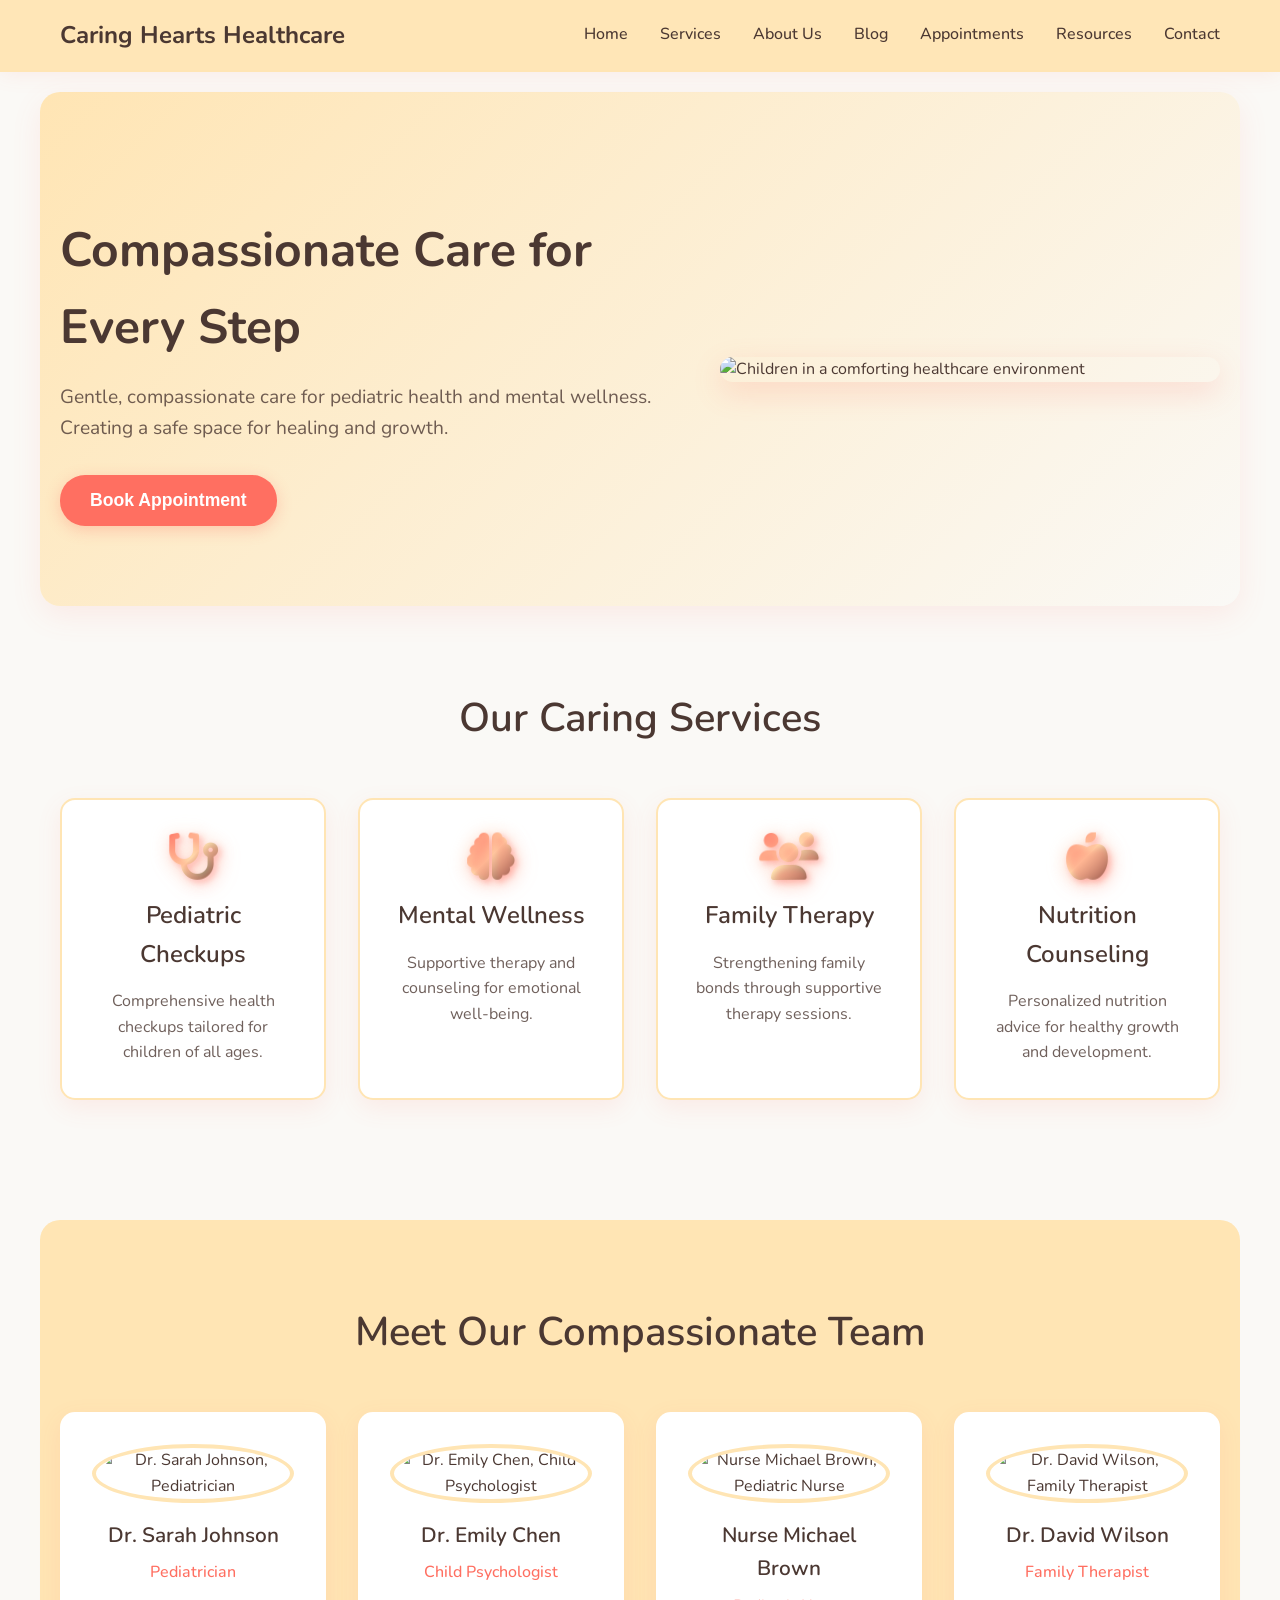
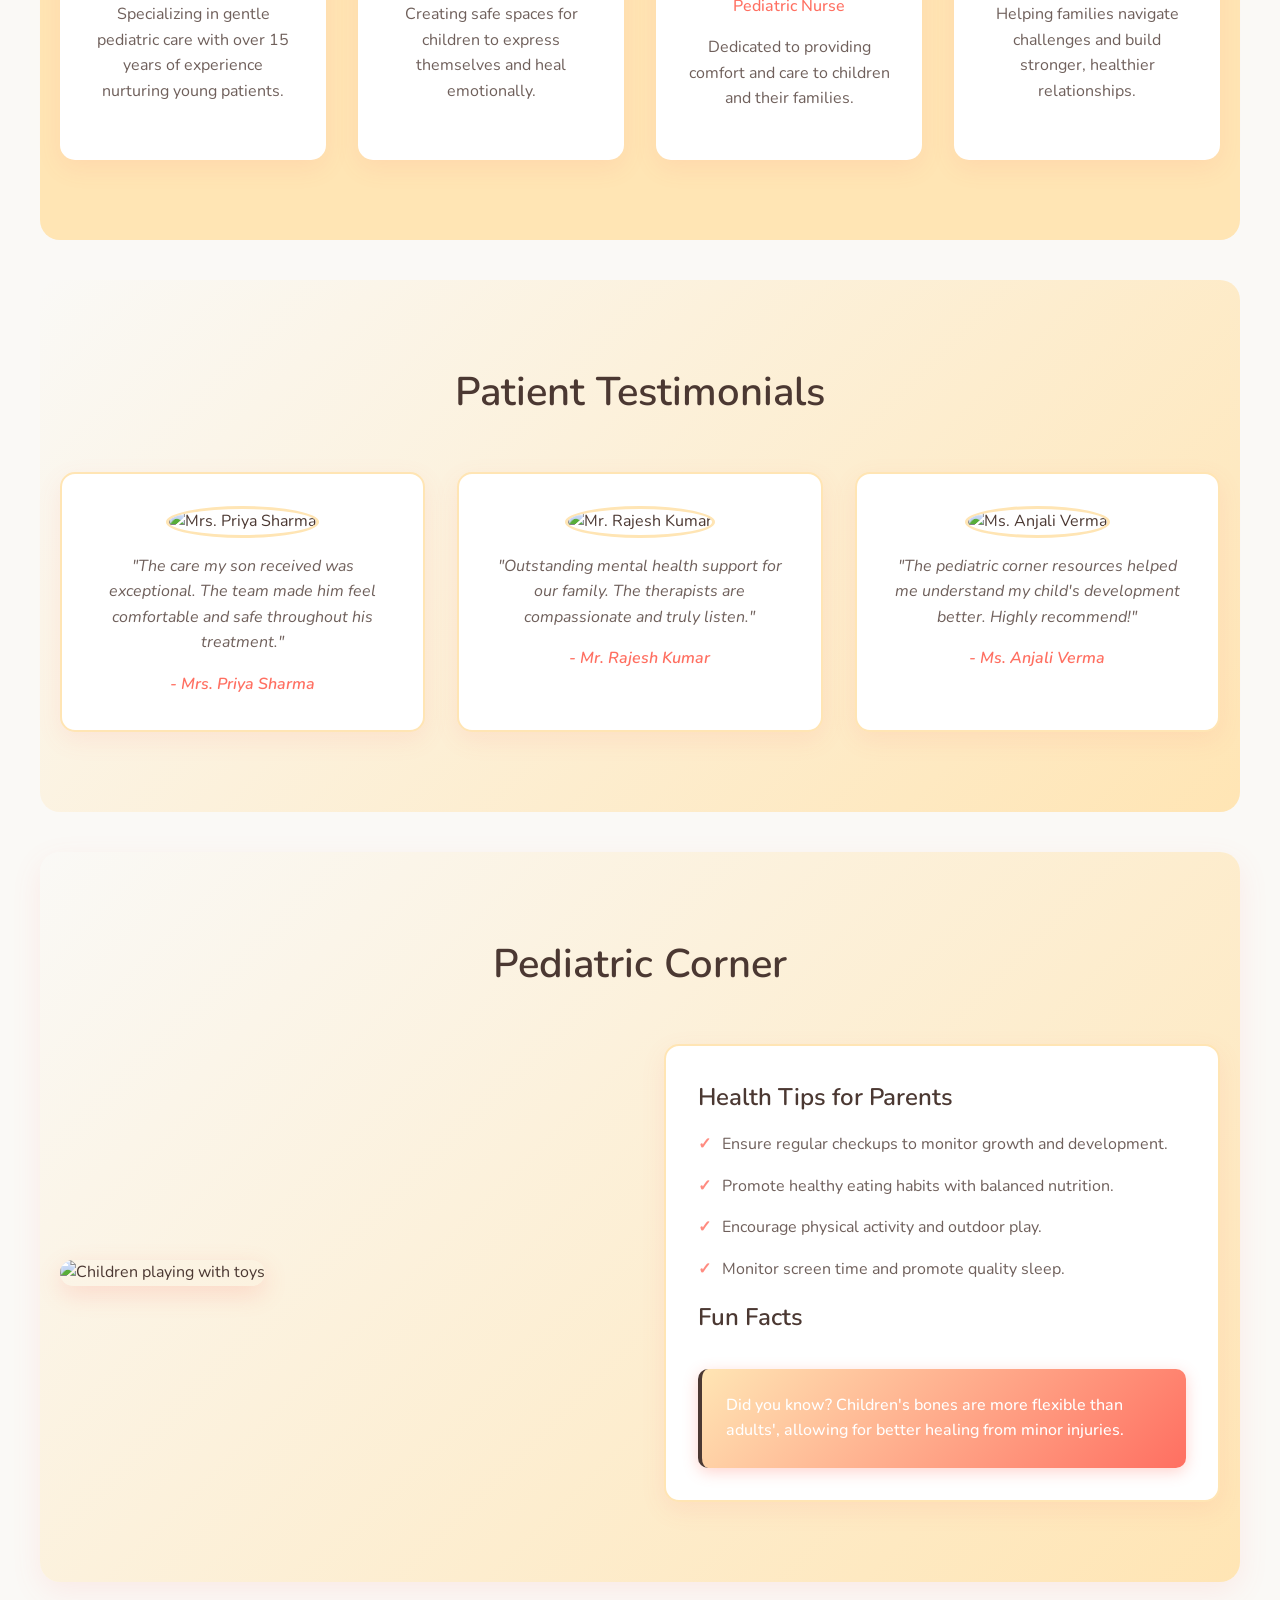
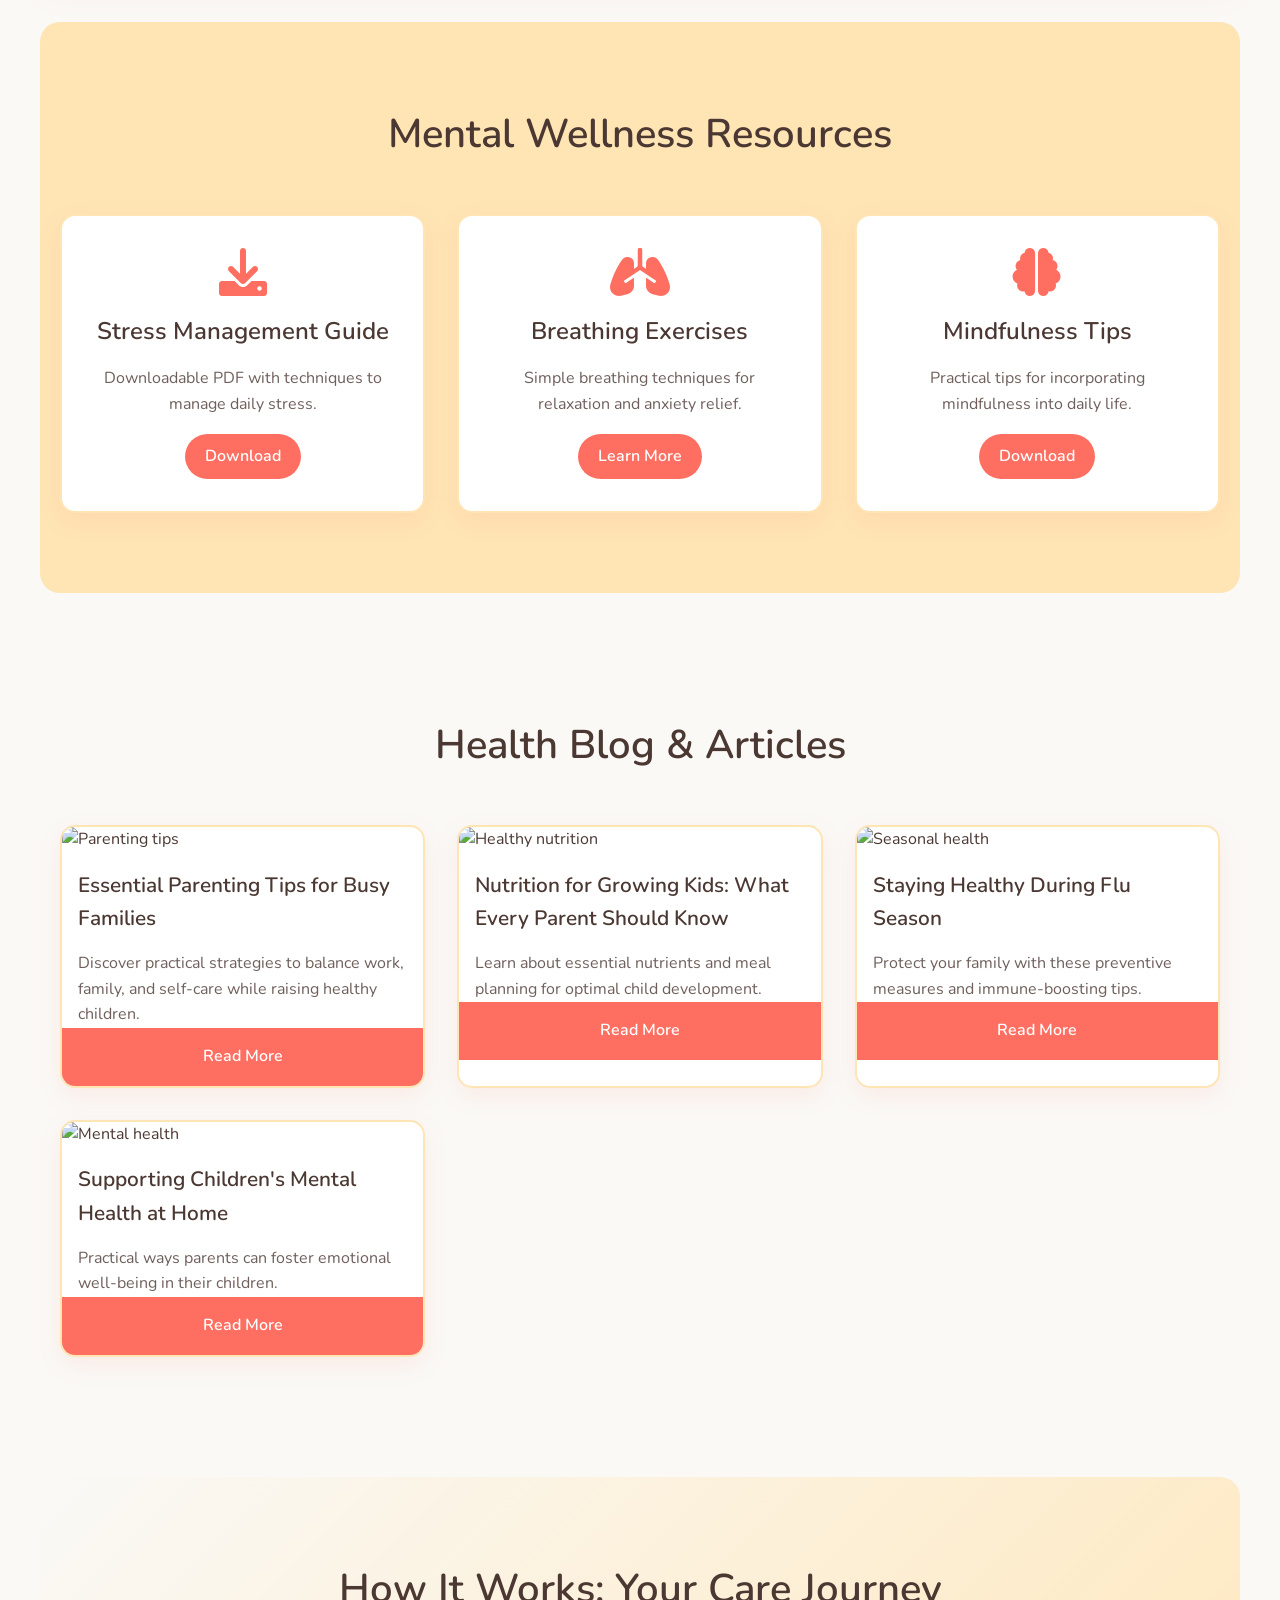
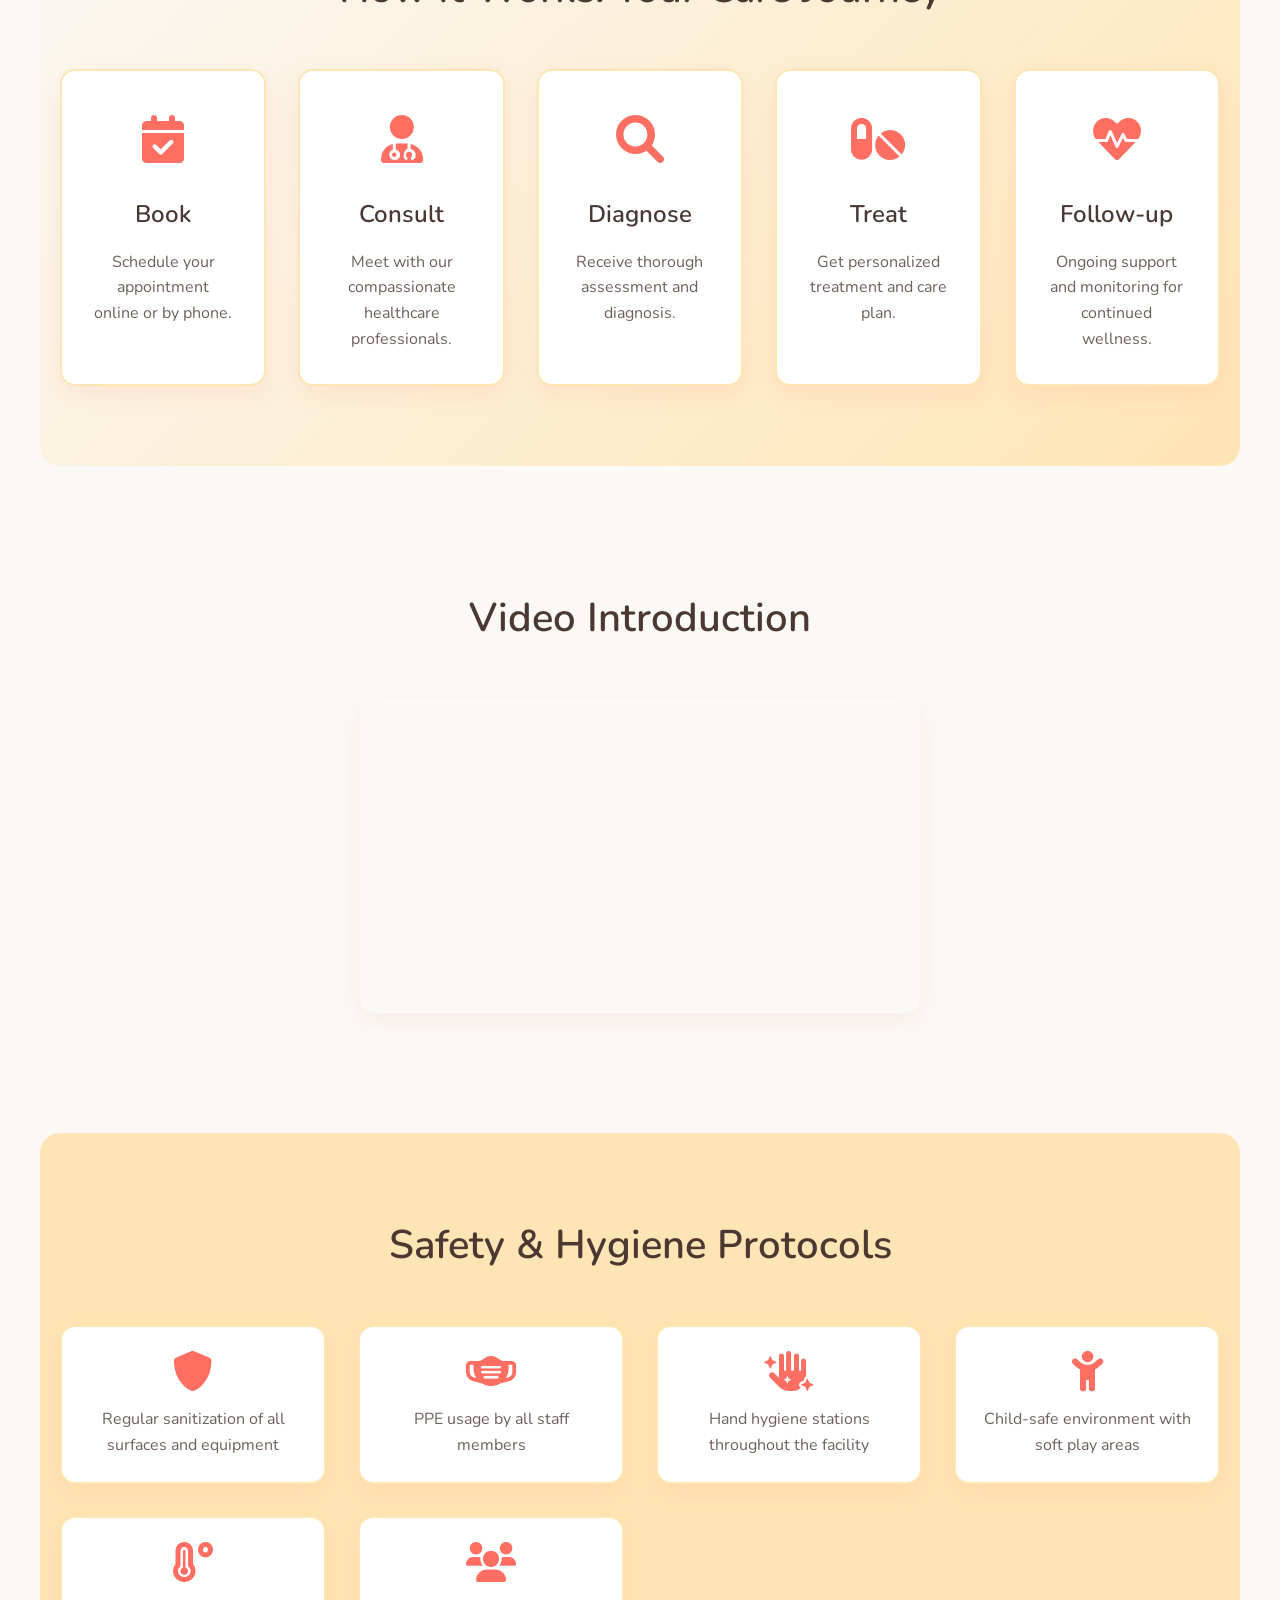
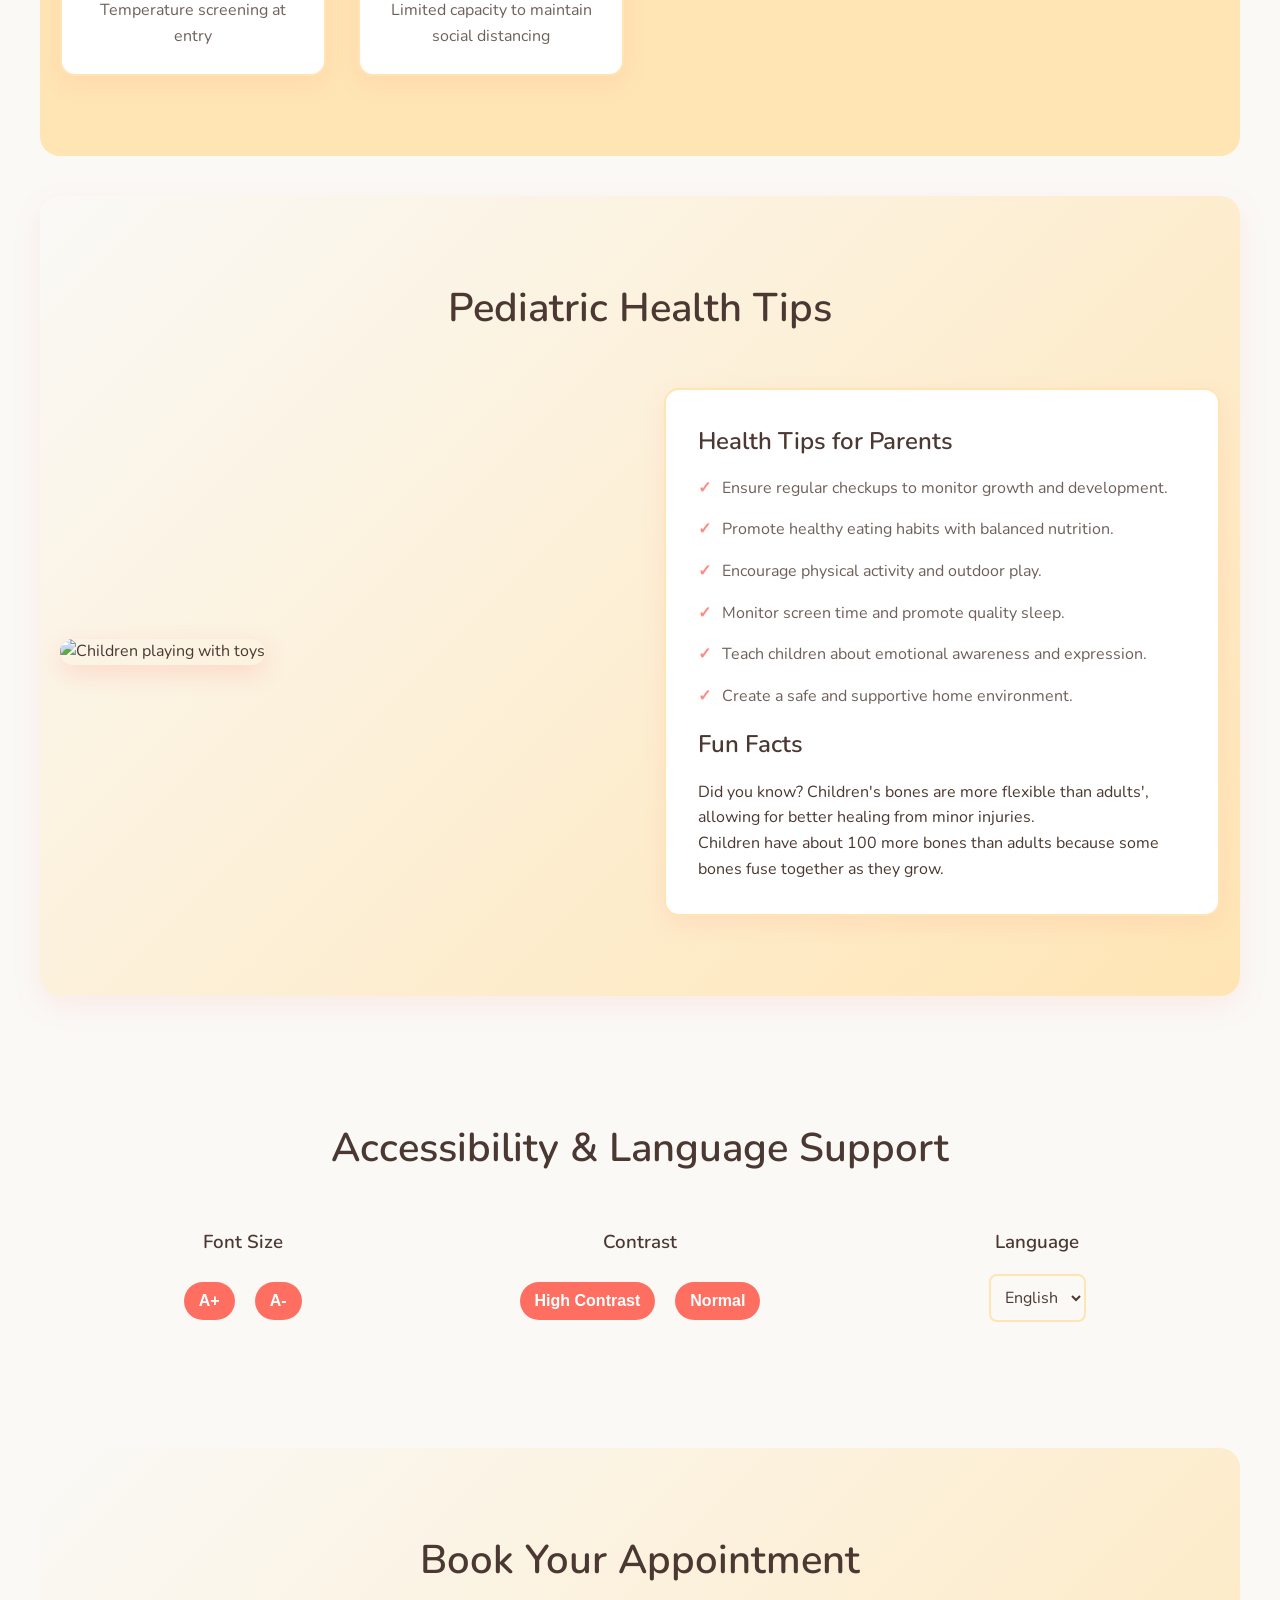
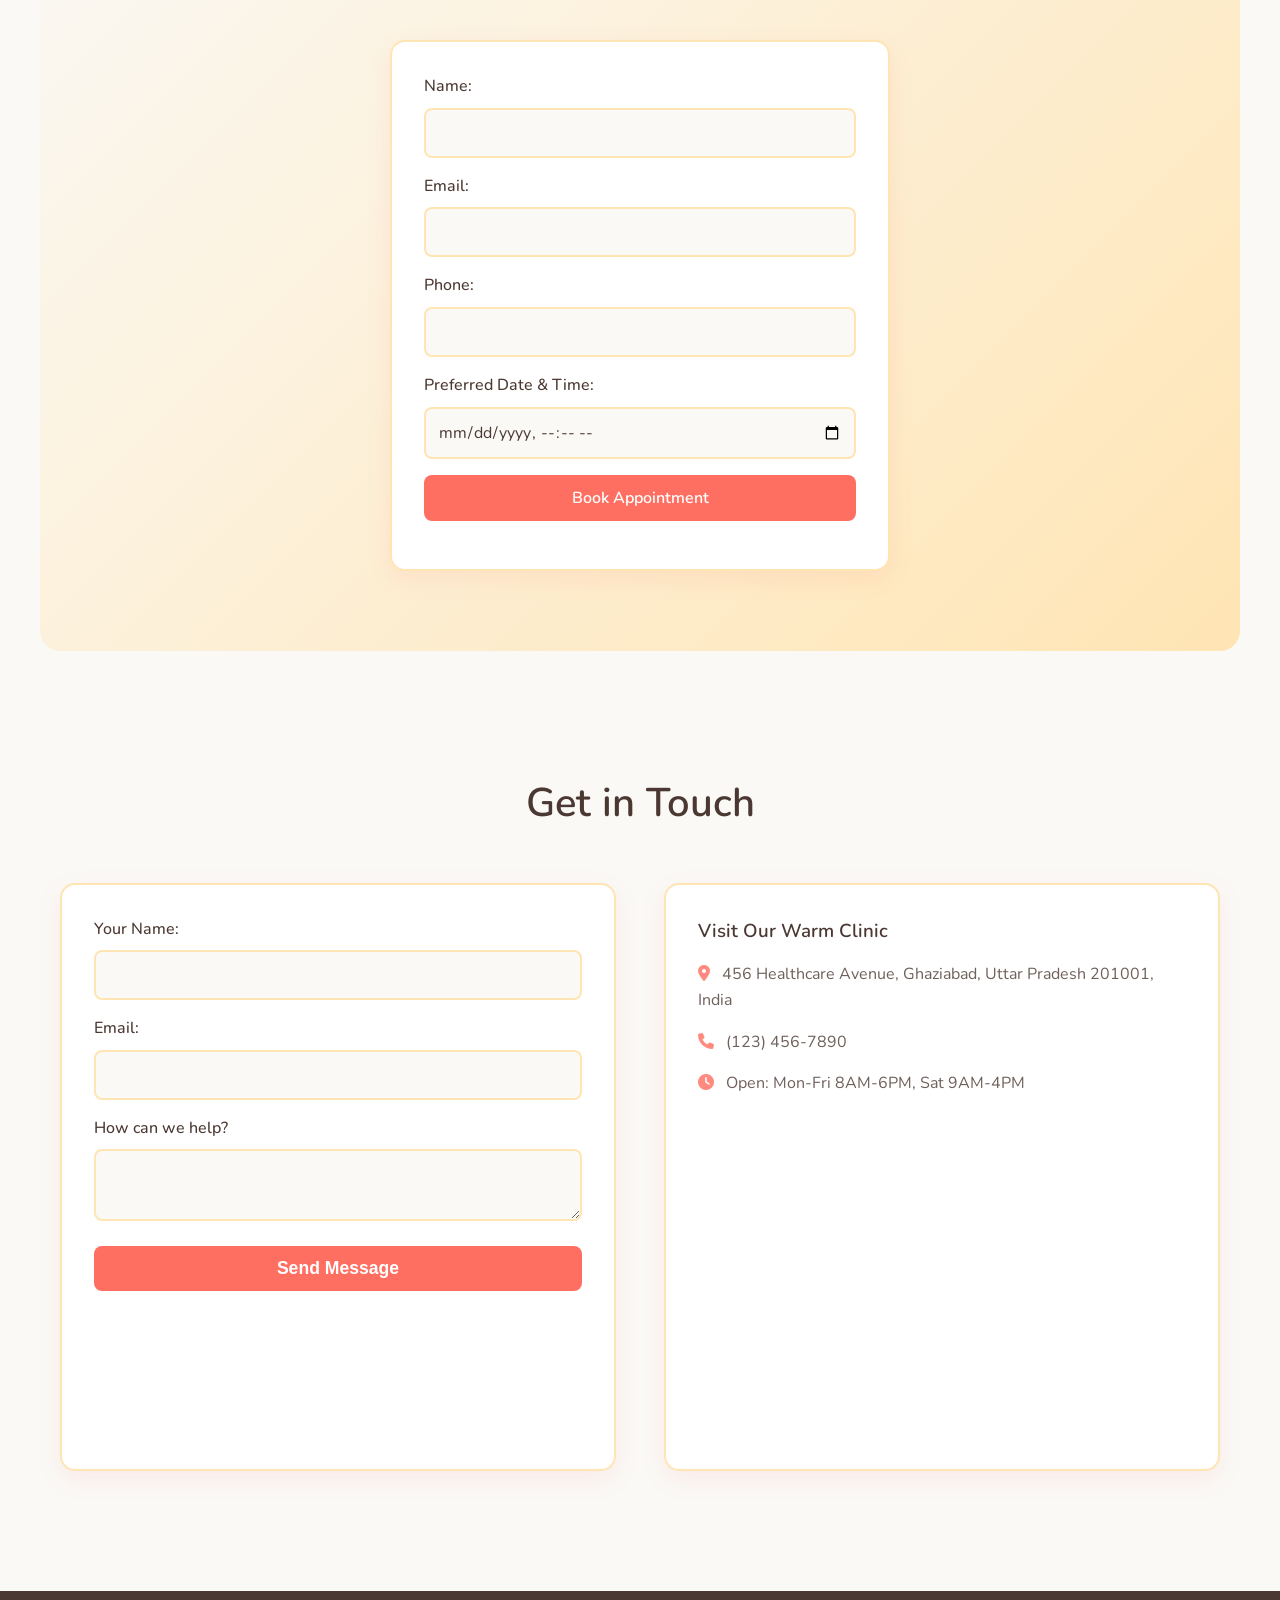
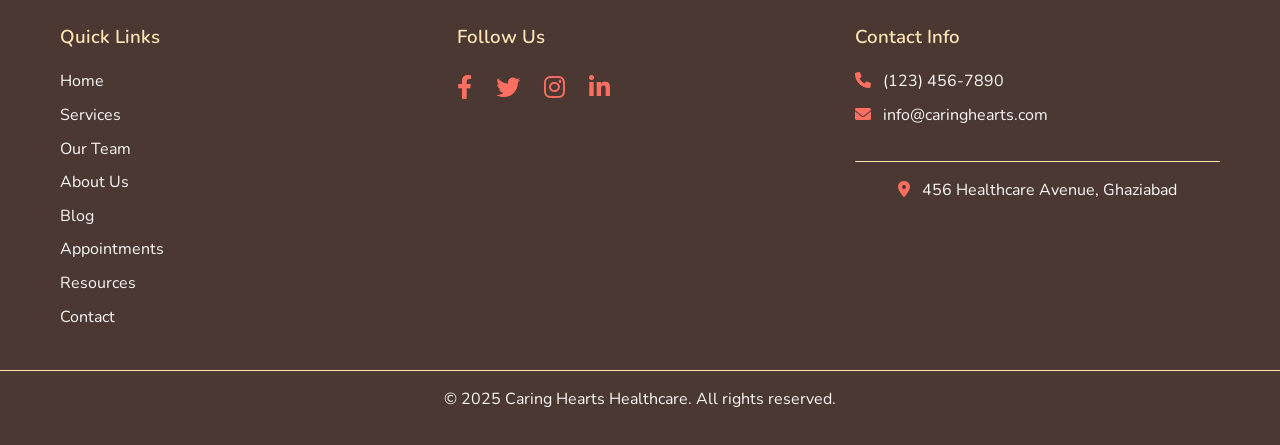
==== commit 1f9d3069: "fix some issues and add some pages" ====
--- a/index.html
+++ b/index.html
@@ -11,17 +11,18 @@
     <header>
         <nav class="sticky-nav">
             <h1>Caring Hearts Healthcare</h1>
-            <input type="checkbox" id="nav-toggle" class="nav-toggle">
+            <input type="checkbox" id="nav-toggle" class="nav-toggle" aria-label="Toggle navigation menu">
             <label for="nav-toggle" class="nav-toggle-label">
                 <span class="hamburger"></span>
             </label>
             <ul>
-                <li><a href="#hero">Home</a></li>
-                <li><a href="#services">Services</a></li>
-                <li><a href="#team">Our Team</a></li>
-                <li><a href="#blog">Blog</a></li>
-                <li><a href="#appointment">Appointment</a></li>
-                <li><a href="#contact">Contact</a></li>
+                <li><a href="index.html">Home</a></li>
+                <li><a href="services.html">Services</a></li>
+                <li><a href="about.html">About Us</a></li>
+                <li><a href="blog.html">Blog</a></li>
+                <li><a href="appointments.html">Appointments</a></li>
+                <li><a href="resources.html">Resources</a></li>
+                <li><a href="contact.html">Contact</a></li>
             </ul>
         </nav>
     </header>
@@ -33,7 +34,7 @@
                 <p>Gentle, compassionate care for pediatric health and mental wellness. Creating a safe space for healing and growth.</p>
                 <button class="cta-button">Book Appointment</button>
             </div>
-            <img src="https://source.unsplash.com/featured/?children,healthcare,smiling" alt="Children in a comforting healthcare environment" class="hero-image">
+            <img src="https://www.orthofixkids.com/wp-content/uploads/2020/01/Parent-pt3-001-1024x684-1.jpg" alt="Children in a comforting healthcare environment" class="hero-image">
         </section>
 
         <section id="services" class="services">
@@ -66,25 +67,25 @@
             <h2>Meet Our Compassionate Team</h2>
             <div class="team-grid">
                 <div class="team-member">
-                    <img src="https://source.unsplash.com/featured/?doctor,pediatrician,woman" alt="Dr. Sarah Johnson, Pediatrician">
+                    <img src="https://www.adrianalajacona.com/wp-content/uploads/2016/09/team-1.jpg" alt="Dr. Sarah Johnson, Pediatrician">
                     <h3>Dr. Sarah Johnson</h3>
                     <p>Pediatrician</p>
                     <p>Specializing in gentle pediatric care with over 15 years of experience nurturing young patients.</p>
                 </div>
                 <div class="team-member">
-                    <img src="https://source.unsplash.com/featured/?psychologist,therapist,woman" alt="Dr. Emily Chen, Child Psychologist">
+                    <img src="https://encrypted-tbn0.gstatic.com/images?q=tbn:ANd9GcS7bvNZbg4FCos3oGQQWpdYYySSgT2zTkIBXg&s" alt="Dr. Emily Chen, Child Psychologist">
                     <h3>Dr. Emily Chen</h3>
                     <p>Child Psychologist</p>
                     <p>Creating safe spaces for children to express themselves and heal emotionally.</p>
                 </div>
                 <div class="team-member">
-                    <img src="https://source.unsplash.com/featured/?nurse,healthcare,man" alt="Nurse Michael Brown, Pediatric Nurse">
+                    <img src="https://www.dukehealth.org/sites/default/files/styles/doctor_profile/public/physician/sarah-r-johnson-md.jpg?itok=CAE2NRSH" alt="Nurse Michael Brown, Pediatric Nurse">
                     <h3>Nurse Michael Brown</h3>
                     <p>Pediatric Nurse</p>
                     <p>Dedicated to providing comfort and care to children and their families.</p>
                 </div>
                 <div class="team-member">
-                    <img src="https://source.unsplash.com/featured/?therapist,family,counselor" alt="Dr. David Wilson, Family Therapist">
+                    <img src="https://encrypted-tbn0.gstatic.com/images?q=tbn:ANd9GcQNM79dD7-NLTPnc4DFu6jQ-83TOUCK-NeRpg&s" alt="Dr. David Wilson, Family Therapist">
                     <h3>Dr. David Wilson</h3>
                     <p>Family Therapist</p>
                     <p>Helping families navigate challenges and build stronger, healthier relationships.</p>
@@ -96,17 +97,17 @@
             <h2>Patient Testimonials</h2>
             <div class="testimonials-carousel">
                 <div class="testimonial-card">
-                    <img src="https://source.unsplash.com/featured/?mother,indian,woman" alt="Mrs. Priya Sharma" class="testimonial-avatar">
+                    <img src="https://media.istockphoto.com/id/1293373291/photo/portrait-of-confident-ethnic-female-doctor.jpg?s=612x612&w=0&k=20&c=CJsw6IgTecJZoBeVXqZdvh2BI-NyVa-8VcQM3fPhbYc=" alt="Mrs. Priya Sharma" class="testimonial-avatar">
                     <blockquote>"The care my son received was exceptional. The team made him feel comfortable and safe throughout his treatment."</blockquote>
                     <cite>- Mrs. Priya Sharma</cite>
                 </div>
                 <div class="testimonial-card">
-                    <img src="https://source.unsplash.com/featured/?father,indian,man" alt="Mr. Rajesh Kumar" class="testimonial-avatar">
+                    <img src="https://img.freepik.com/free-photo/young-doctor-getting-ready-work_23-2149393691.jpg?semt=ais_hybrid&w=740&q=80" alt="Mr. Rajesh Kumar" class="testimonial-avatar">
                     <blockquote>"Outstanding mental health support for our family. The therapists are compassionate and truly listen."</blockquote>
                     <cite>- Mr. Rajesh Kumar</cite>
                 </div>
                 <div class="testimonial-card">
-                    <img src="https://source.unsplash.com/featured/?woman,indian,professional" alt="Ms. Anjali Verma" class="testimonial-avatar">
+                    <img src="https://encrypted-tbn0.gstatic.com/images?q=tbn:ANd9GcQP8E04i4f3RG9W9408PPhuTYafgQOHWStcnA&s" alt="Ms. Anjali Verma" class="testimonial-avatar">
                     <blockquote>"The pediatric corner resources helped me understand my child's development better. Highly recommend!"</blockquote>
                     <cite>- Ms. Anjali Verma</cite>
                 </div>
@@ -117,7 +118,7 @@
             <h2>Pediatric Corner</h2>
             <div class="pediatric-content">
                 <div class="illustration">
-                    <img src="https://source.unsplash.com/featured/?children,playing,toys" alt="Children playing with toys" class="pediatric-image">
+                    <img src="https://encrypted-tbn0.gstatic.com/images?q=tbn:ANd9GcSsanAnkUjtJZE1gKMsuKgH2nAX0F_mlUGApQ&s" alt="Children playing with toys" class="pediatric-image">
                 </div>
                 <div class="tips">
                     <h3>Health Tips for Parents</h3>
@@ -128,7 +129,7 @@
                         <li>Monitor screen time and promote quality sleep.</li>
                     </ul>
                     <h3>Fun Facts</h3>
-                    <p>Did you know? Children's bones are more flexible than adults', allowing for better healing from minor injuries.</p>
+                    <p class="fun-fact">Did you know? Children's bones are more flexible than adults', allowing for better healing from minor injuries.</p>
                 </div>
             </div>
         </section>
@@ -161,25 +162,25 @@
             <h2>Health Blog & Articles</h2>
             <div class="blog-grid">
                 <article class="blog-post">
-                    <img src="https://source.unsplash.com/featured/?parenting,family,children" alt="Parenting tips" class="blog-thumbnail">
+                    <img src="https://www.lovingparents.in/wp-content/uploads/2020/03/21st-parents.jpg" alt="Parenting tips" class="blog-thumbnail">
                     <h3>Essential Parenting Tips for Busy Families</h3>
                     <p>Discover practical strategies to balance work, family, and self-care while raising healthy children.</p>
                     <a href="blog.html" class="read-more">Read More</a>
                 </article>
                 <article class="blog-post">
-                    <img src="https://source.unsplash.com/featured/?nutrition,healthy,food" alt="Healthy nutrition" class="blog-thumbnail">
+                    <img src="https://encrypted-tbn0.gstatic.com/images?q=tbn:ANd9GcRsM2S1yRv-CFRFPjhV0fENNZu1bSLdlTJpoA&s" alt="Healthy nutrition" class="blog-thumbnail">
                     <h3>Nutrition for Growing Kids: What Every Parent Should Know</h3>
                     <p>Learn about essential nutrients and meal planning for optimal child development.</p>
                     <a href="blog.html" class="read-more">Read More</a>
                 </article>
                 <article class="blog-post">
-                    <img src="https://source.unsplash.com/featured/?flu,season,health" alt="Seasonal health" class="blog-thumbnail">
+                    <img src="https://encrypted-tbn0.gstatic.com/images?q=tbn:ANd9GcQTeffL8VVkWW-p-y-2T8lFmbow8YE_gG4Pjw&s" alt="Seasonal health" class="blog-thumbnail">
                     <h3>Staying Healthy During Flu Season</h3>
                     <p>Protect your family with these preventive measures and immune-boosting tips.</p>
                     <a href="blog.html" class="read-more">Read More</a>
                 </article>
                 <article class="blog-post">
-                    <img src="https://source.unsplash.com/featured/?mental,health,children" alt="Mental health" class="blog-thumbnail">
+                    <img src="https://img-cdn.inc.com/image/upload/f_webp,c_fit,w_1920,q_auto/images/panoramic/shutterstock_619960997_360000.jpg" alt="Mental health" class="blog-thumbnail">
                     <h3>Supporting Children's Mental Health at Home</h3>
                     <p>Practical ways parents can foster emotional well-being in their children.</p>
                     <a href="blog.html" class="read-more">Read More</a>
@@ -255,6 +256,28 @@
             </div>
         </section>
 
+        <section class="pediatric">
+            <h2>Pediatric Health Tips</h2>
+            <div class="pediatric-content">
+                <div class="illustration">
+                    <img src="https://www.shutterstock.com/shutterstock/photos/458346562/display_1500/stock-photo-happy-preschool-age-children-play-with-colorful-plastic-toy-blocks-creative-kindergarten-kids-458346562.jpg" alt="Children playing with toys" class="pediatric-image">
+                </div>
+               <div class="tips">
+                   <h3>Health Tips for Parents</h3>
+                   <ul>
+                       <li>Ensure regular checkups to monitor growth and development.</li>
+                       <li>Promote healthy eating habits with balanced nutrition.</li>
+                      <li>Encourage physical activity and outdoor play.</li>
+                      <li>Monitor screen time and promote quality sleep.</li>
+                      <li>Teach children about emotional awareness and expression.</li>
+                      <li>Create a safe and supportive home environment.</li>
+                   </ul>
+                   <h3>Fun Facts</h3>
+                   <p>Did you know? Children's bones are more flexible than adults', allowing for better healing from minor injuries.</p>
+                   <p>Children have about 100 more bones than adults because some bones fuse together as they grow.</p>
+               </div>
+           </div>
+       </section> 
         <section id="accessibility" class="accessibility">
             <h2>Accessibility & Language Support</h2>
             <div class="accessibility-options">
@@ -270,14 +293,16 @@
                 </div>
                 <div class="option-group">
                     <h3>Language</h3>
-                    <select id="language-select">
+                    <select id="language-select" aria-label="Select language">
                         <option value="en">English</option>
                         <option value="hi">Hindi</option>
                     </select>
                 </div>
             </div>
-        </section>
-
+         </section>
+
+
+            
         <section id="appointment" class="appointment">
             <h2>Book Your Appointment</h2>
             <form id="appointmentForm">
@@ -293,6 +318,7 @@
             </form>
         </section>
 
+
         <section id="contact" class="contact">
             <h2>Get in Touch</h2>
             <div class="contact-content">
@@ -313,7 +339,7 @@
                     <p><i class="fas fa-phone"></i> (123) 456-7890</p>
                     <p><i class="fas fa-clock"></i> Open: Mon-Fri 8AM-6PM, Sat 9AM-4PM</p>
                     <div class="map">
-                        <iframe src="https://www.google.com/maps/embed?pb=!1m18!1m12!1m3!1d3022.241264875!2d-73.98785368459375!3d40.74844097932847!2m3!1f0!2f0!3f0!3m2!1i1024!2i768!4f13.1!3m3!1m2!1s0x89c259a9b3117469%3A0xd134e199a405a163!2sEmpire%20State%20Building!5e0!3m2!1sen!2sus!4v1623456789012!5m2!1sen!2sus" width="100%" height="300" style="border:0;" allowfullscreen="" loading="lazy"></iframe>
+                        <iframe src="https://www.google.com/maps/embed?pb=!1m18!1m12!1m3!1d3502.123456789!2d77.4167!3d28.6692!2m3!1f0!2f0!3f0!3m2!1i1024!2i768!4f13.1!3m3!1m2!1s0x390ce1a2b9c0b9c1%3A0x1234567890abcdef!2s456%20Healthcare%20Avenue%2C%20Ghaziabad%2C%20Uttar%20Pradesh%20201001%2C%20India!5e0!3m2!1sen!2sin!4v1623456789012!5m2!1sen!2sin" width="100%" height="300" style="border:0;" allowfullscreen="" loading="lazy"></iframe>
                     </div>
                 </div>
             </div>
@@ -325,11 +351,14 @@
             <div class="footer-section">
                 <h3>Quick Links</h3>
                 <ul>
-                    <li><a href="#hero">Home</a></li>
-                    <li><a href="#services">Services</a></li>
+                    <li><a href="index.html">Home</a></li>
+                    <li><a href="services.html">Services</a></li>
                     <li><a href="#team">Our Team</a></li>
-                    <li><a href="#blog">Blog</a></li>
-                    <li><a href="#contact">Contact</a></li>
+                    <li><a href="about.html">About Us</a></li>
+                    <li><a href="blog.html">Blog</a></li>
+                    <li><a href="appointments.html">Appointments</a></li>
+                    <li><a href="resources.html">Resources</a></li>
+                    <li><a href="contact.html">Contact</a></li>
                 </ul>
             </div>
             <div class="footer-section">
--- a/styles.css
+++ b/styles.css
@@ -173,6 +173,7 @@
     max-width: 500px;
     border-radius: 20px;
     box-shadow: 0 10px 30px rgba(255, 111, 97, 0.2);
+    object-fit: cover;
 }
 
 /* Services Section */
@@ -541,6 +542,10 @@
     padding: 80px 20px;
     max-width: 1200px;
     margin: 0 auto;
+    background: linear-gradient(135deg, #FAF9F6 0%, #FFE5B4 100%);
+    border-radius: 20px;
+    margin: 40px auto;
+    box-shadow: 0 10px 30px rgba(255, 111, 97, 0.1);
 }
 
 .pediatric h2 {
@@ -561,13 +566,28 @@
 .pediatric-content .illustration img {
     width: 100%;
     border-radius: 15px;
+    box-shadow: 0 8px 25px rgba(255, 111, 97, 0.2);
+    transition: transform 0.3s ease;
+    object-fit: cover;
+}
+
+.pediatric-content .illustration img:hover {
+    transform: scale(1.05);
+}
+
+.pediatric-content .tips {
+    background: white;
+    padding: 2rem;
+    border-radius: 15px;
     box-shadow: 0 8px 25px rgba(255, 111, 97, 0.1);
+    border: 2px solid #FFE5B4;
 }
 
 .pediatric-content .tips h3 {
     color: #4B3832;
     margin-bottom: 1rem;
     font-weight: 600;
+    font-size: 1.5rem;
 }
 
 .pediatric-content .tips ul {
@@ -576,17 +596,30 @@
 }
 
 .pediatric-content .tips ul li {
-    margin-bottom: 0.5rem;
+    margin-bottom: 1rem;
     color: #4B3832;
     opacity: 0.8;
+    padding-left: 1.5rem;
+    position: relative;
+}
+
+.pediatric-content .tips ul li::before {
+    content: '✓';
+    color: #FF6F61;
+    font-weight: bold;
+    position: absolute;
+    left: 0;
 }
 
 .pediatric-content .tips .fun-fact {
     margin-top: 2rem;
-    padding: 1rem;
-    background: #FFE5B4;
+    padding: 1.5rem;
+    background: linear-gradient(135deg, #FFE5B4, #FF6F61);
+    color: white;
     border-radius: 10px;
-    border-left: 4px solid #FF6F61;
+    border-left: 4px solid #4B3832;
+    font-weight: 500;
+    box-shadow: 0 4px 15px rgba(255, 111, 97, 0.3);
 }
 
 /* Resources Section */
@@ -950,6 +983,8 @@
 }
 
 .appointment input,
+.appointment select,
+.appointment textarea,
 .appointment button {
     width: 100%;
     padding: 12px;
@@ -962,10 +997,17 @@
     font-size: 1rem;
 }
 
-.appointment input:focus {
+.appointment input:focus,
+.appointment select:focus,
+.appointment textarea:focus {
     outline: none;
     border-color: #FF6F61;
     box-shadow: 0 0 0 3px rgba(255, 111, 97, 0.1);
+}
+
+.appointment textarea {
+    resize: vertical;
+    min-height: 100px;
 }
 
 .appointment button {
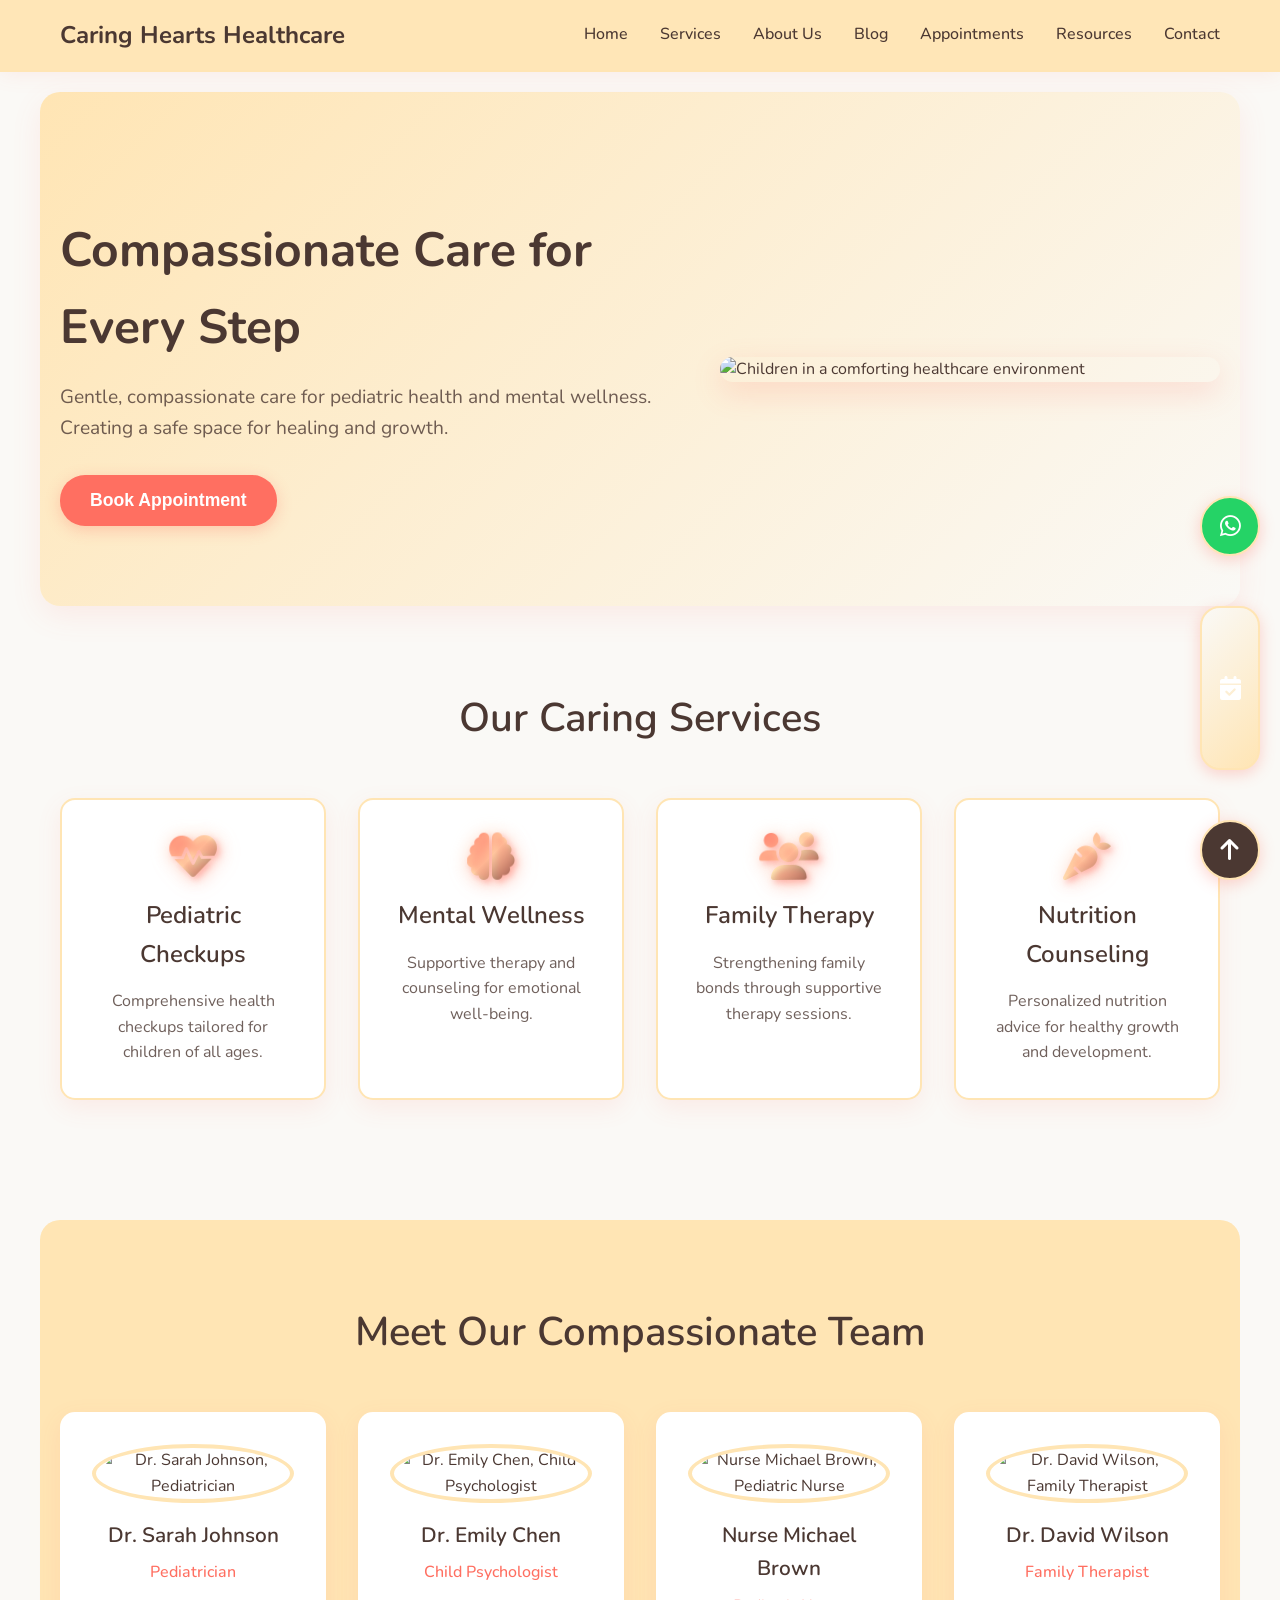
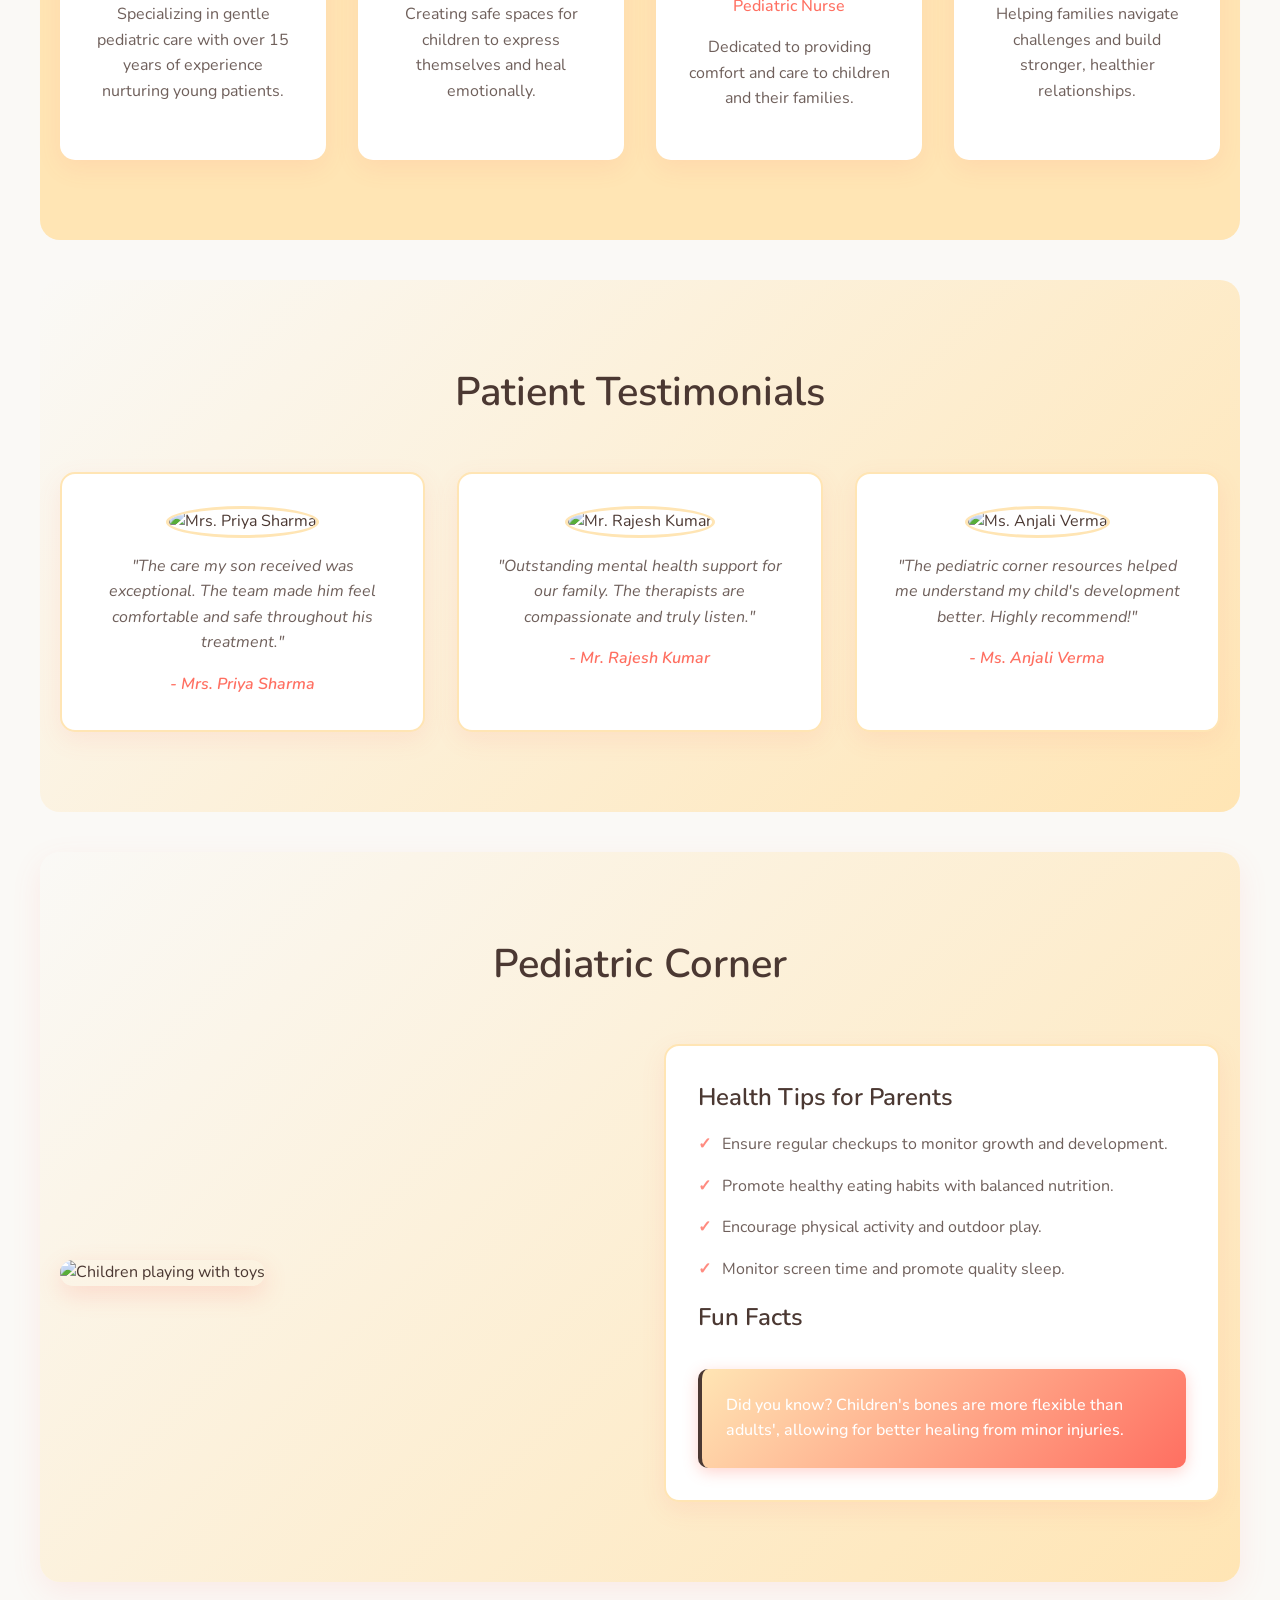
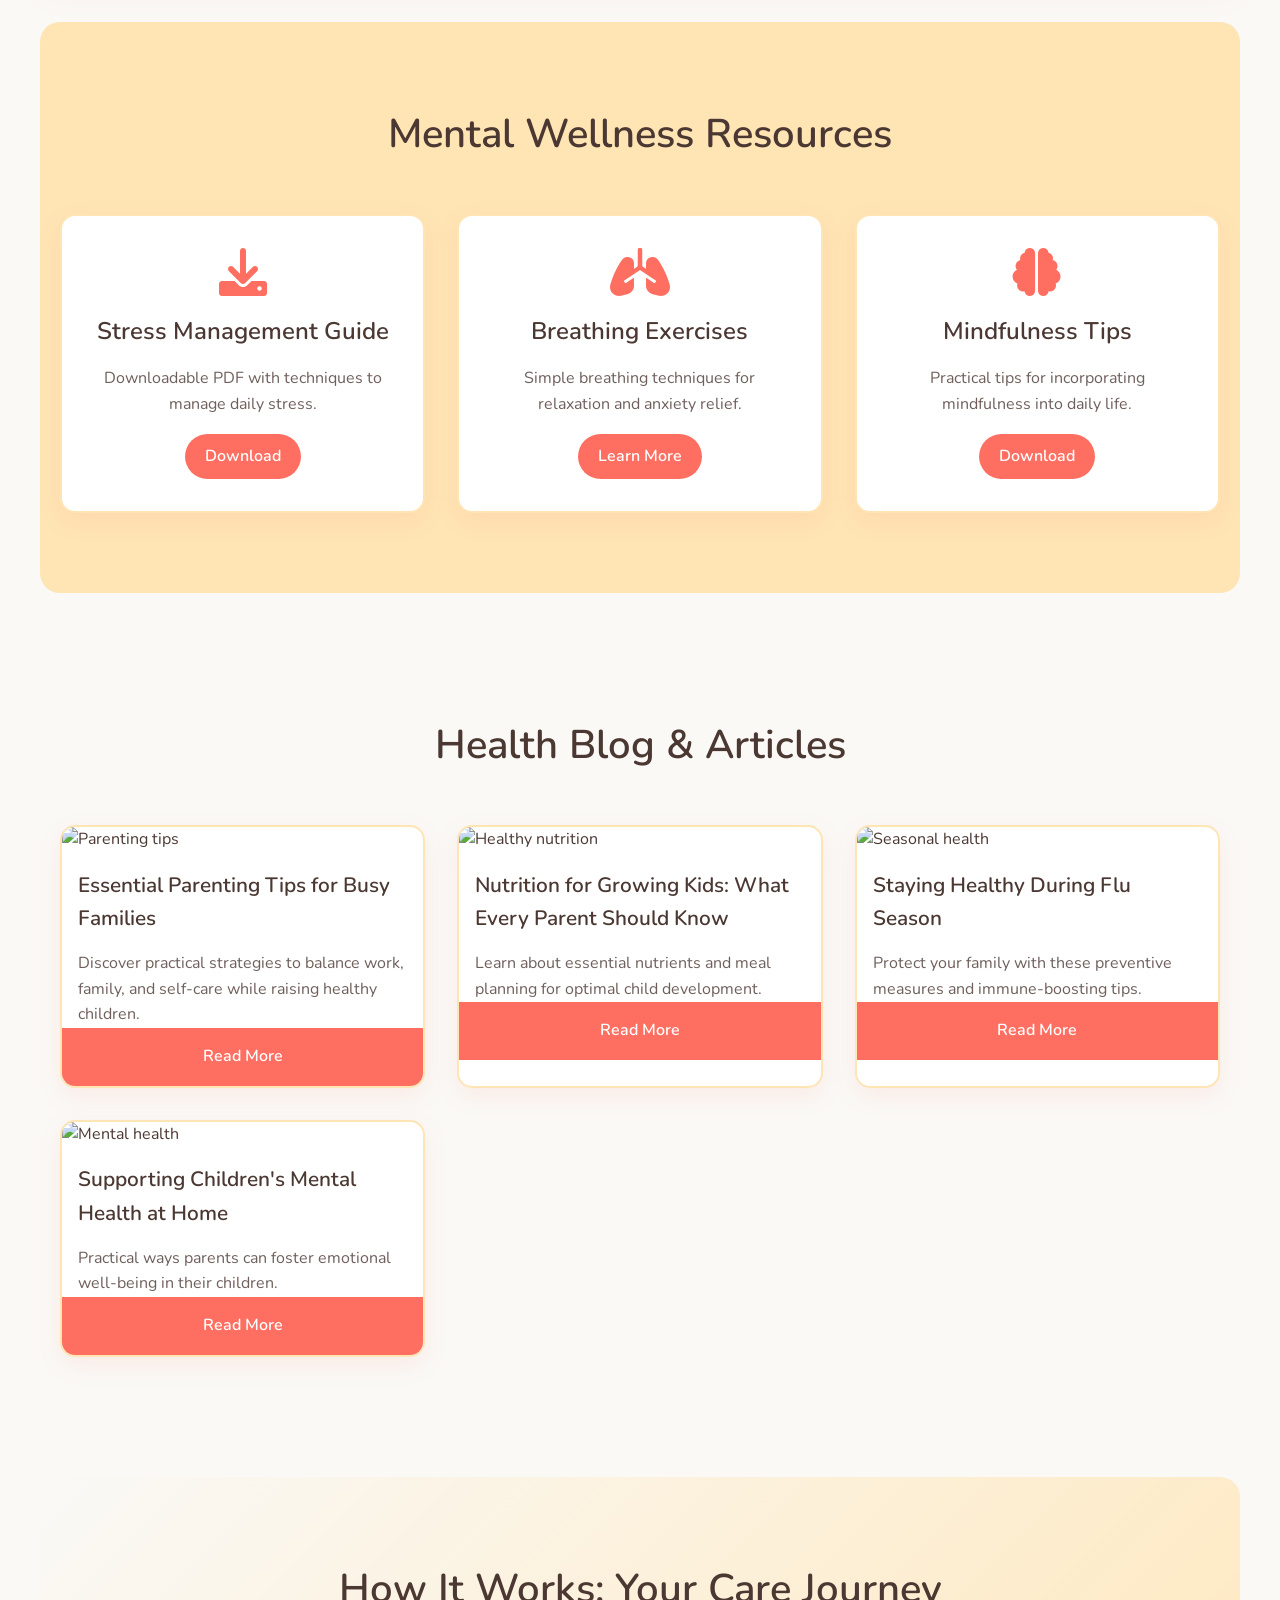
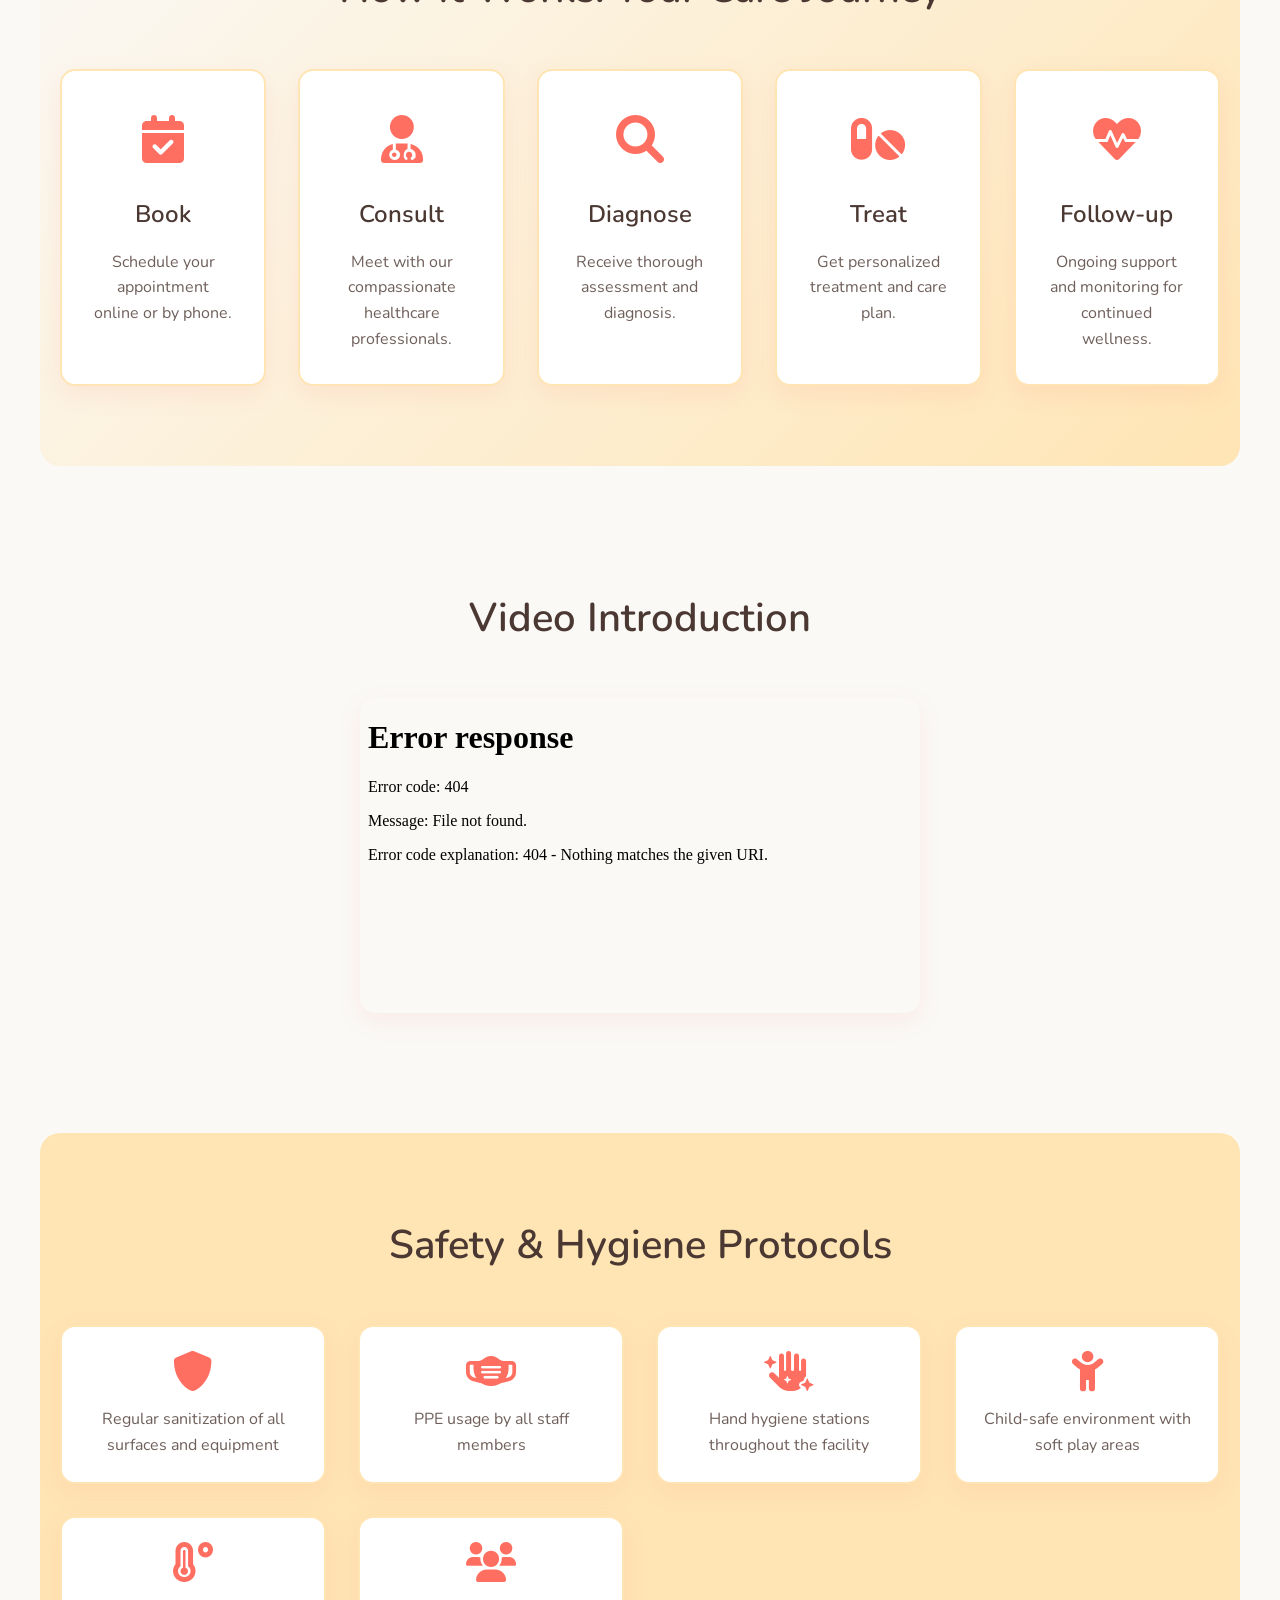
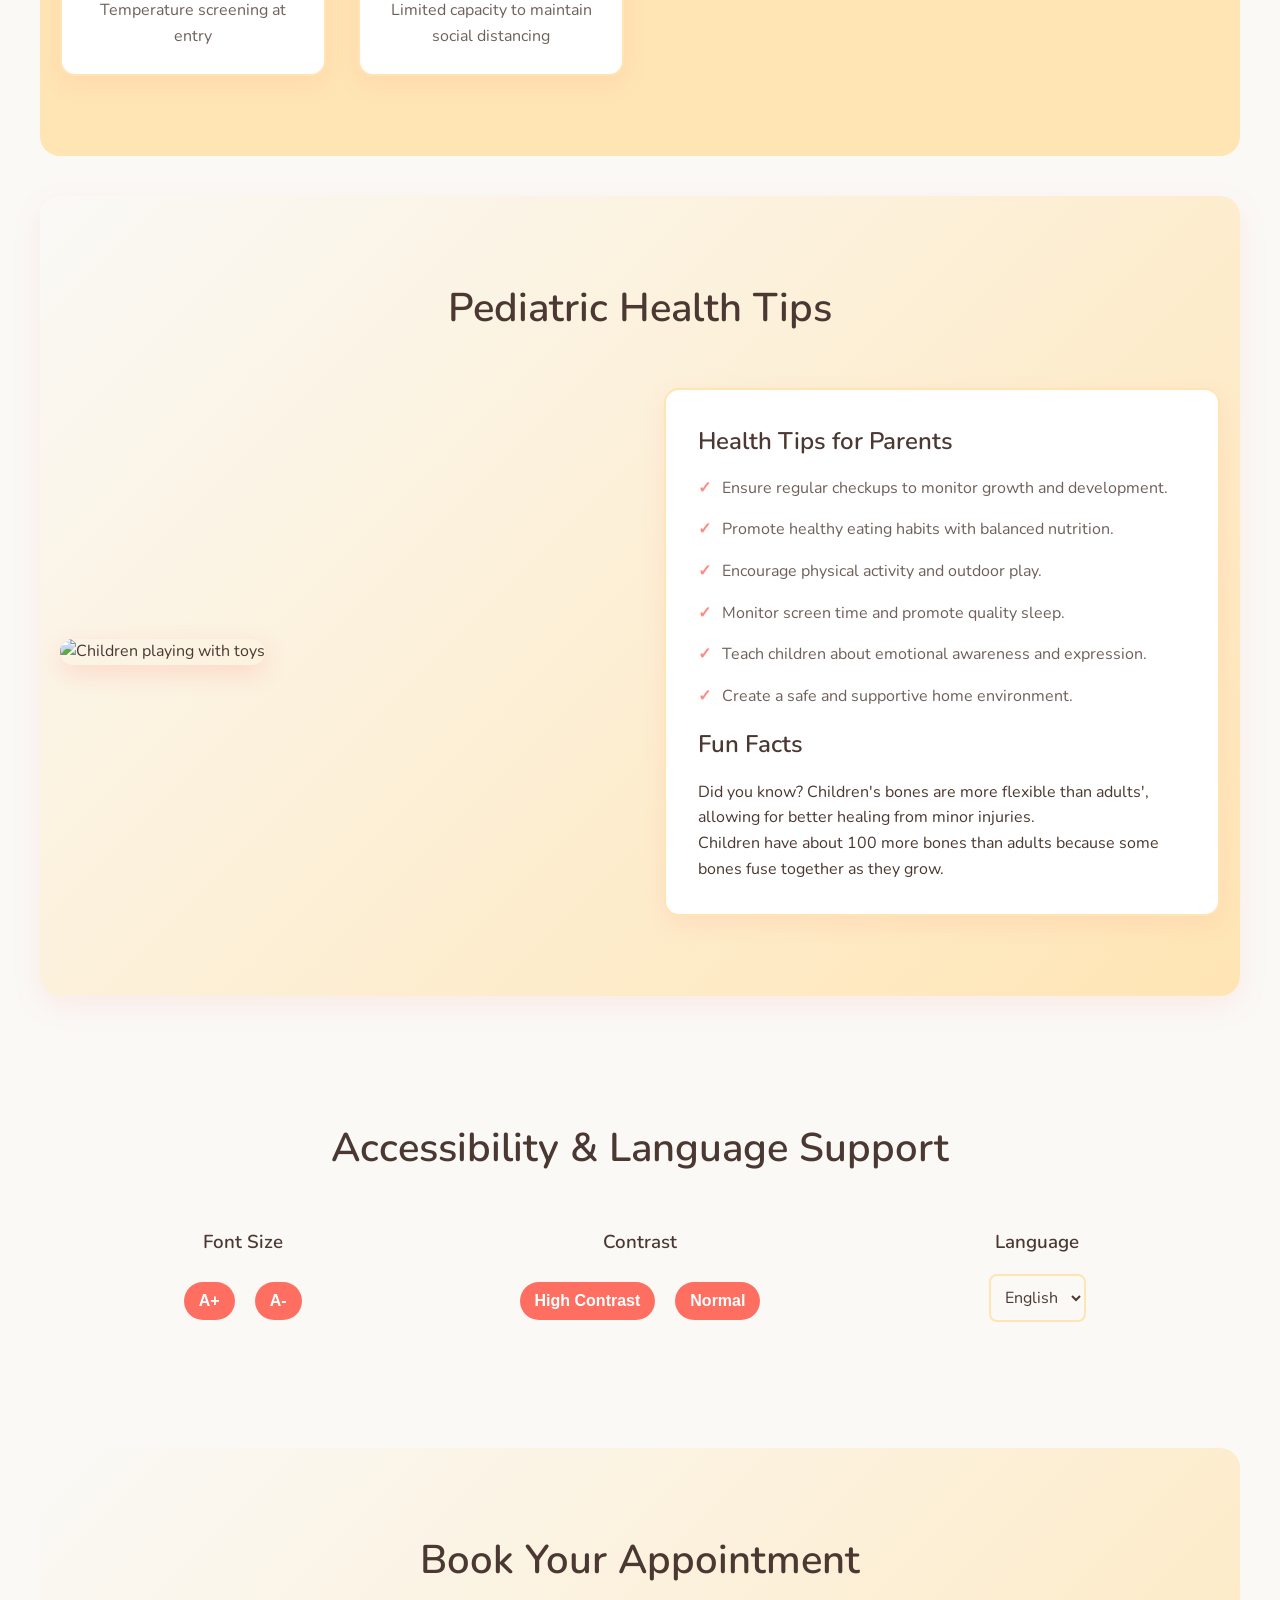
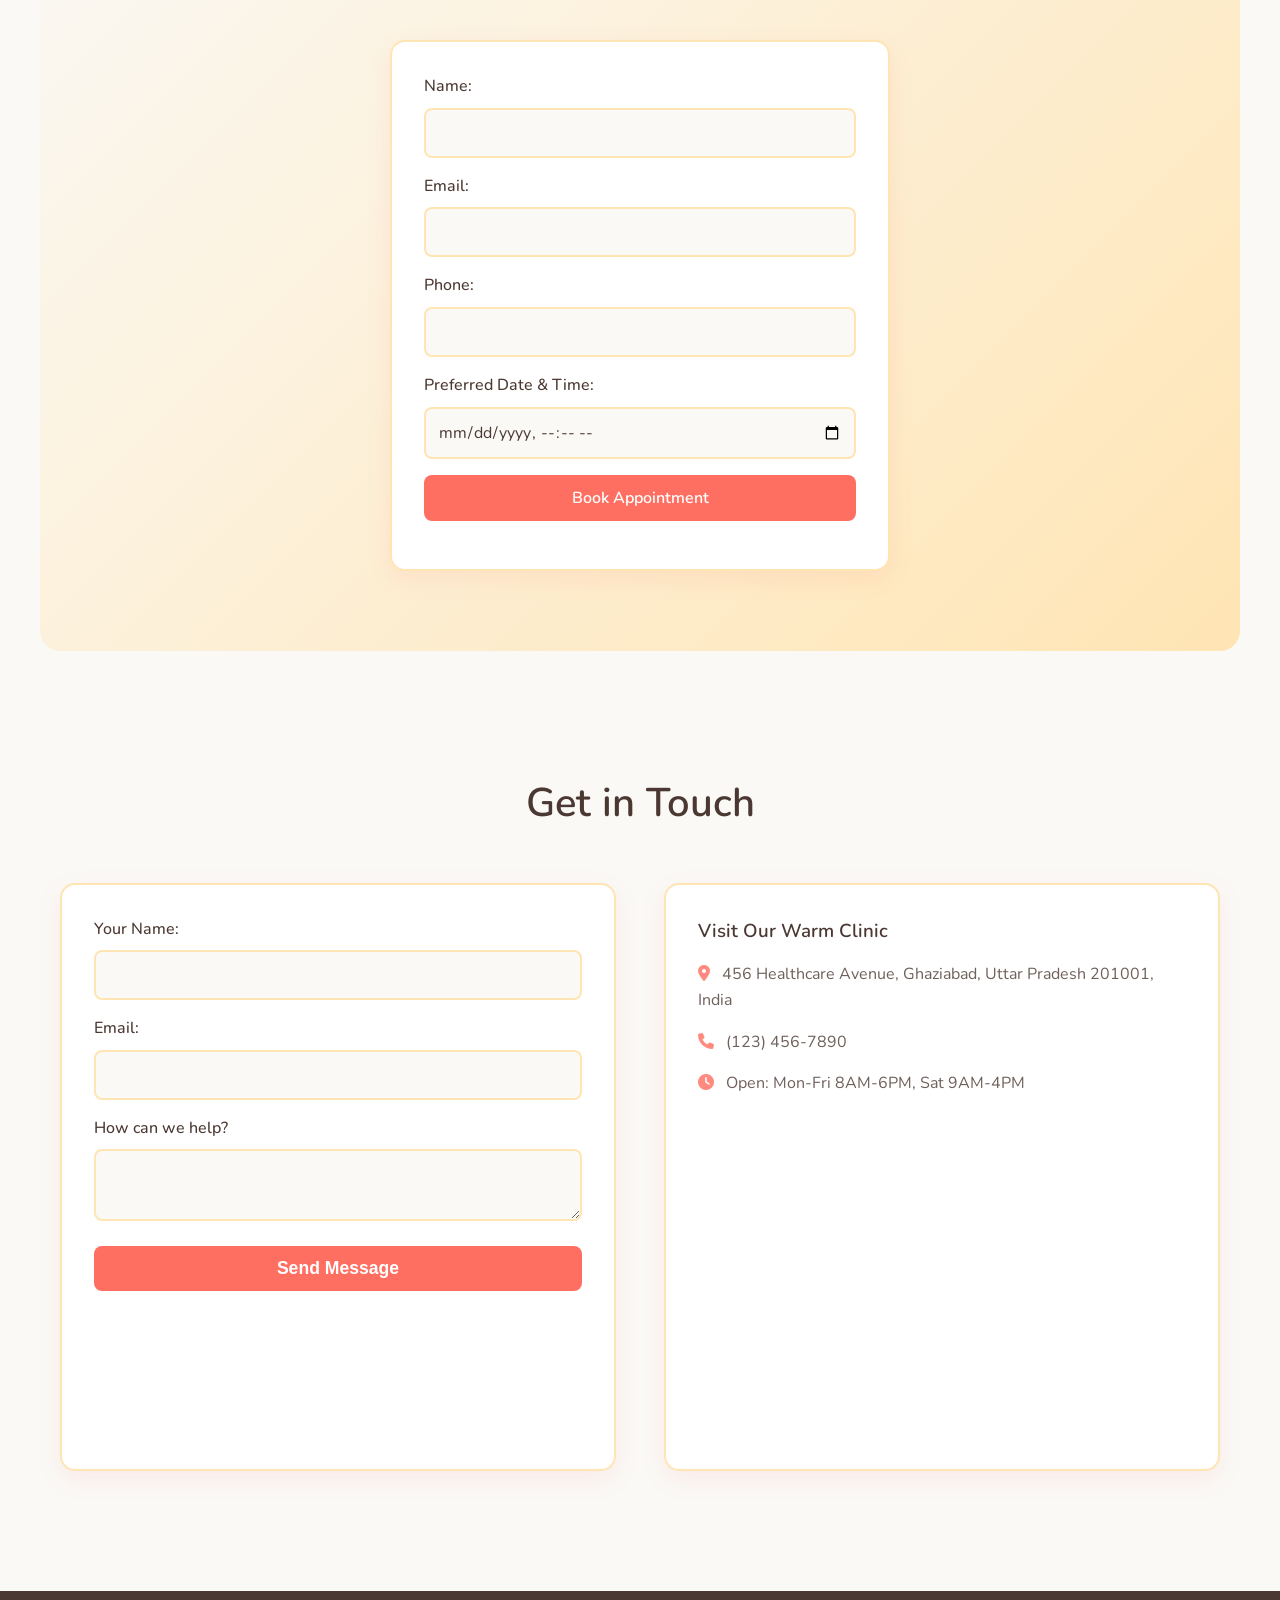
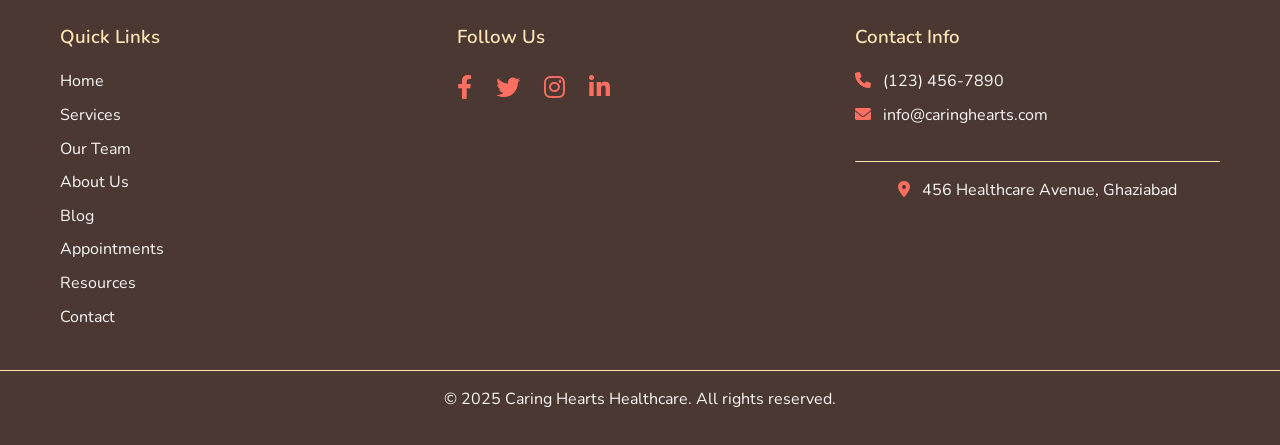
==== commit c4110888: "fix some styling errors in index , blog , appointment and blog page" ====
--- a/index.html
+++ b/index.html
@@ -41,22 +41,22 @@
             <h2>Our Caring Services</h2>
             <div class="services-grid">
                 <div class="service-item">
-                    <i class="fas fa-stethoscope"></i>
+                    <i class="fas fa-heartbeat" style="color: #ff6b6b;"></i>
                     <h3>Pediatric Checkups</h3>
                     <p>Comprehensive health checkups tailored for children of all ages.</p>
                 </div>
                 <div class="service-item">
-                    <i class="fas fa-brain"></i>
+                    <i class="fas fa-brain" style="color: #4ecdc4;"></i>
                     <h3>Mental Wellness</h3>
                     <p>Supportive therapy and counseling for emotional well-being.</p>
                 </div>
                 <div class="service-item">
-                    <i class="fas fa-users"></i>
+                    <i class="fas fa-users" style="color: #45b7d1;"></i>
                     <h3>Family Therapy</h3>
                     <p>Strengthening family bonds through supportive therapy sessions.</p>
                 </div>
                 <div class="service-item">
-                    <i class="fas fa-apple-alt"></i>
+                    <i class="fas fa-carrot" style="color: #f9ca24;"></i>
                     <h3>Nutrition Counseling</h3>
                     <p>Personalized nutrition advice for healthy growth and development.</p>
                 </div>
@@ -222,7 +222,7 @@
         <section id="video" class="video">
             <h2>Video Introduction</h2>
             <div class="video-container">
-                <iframe width="560" height="315" src="https://www.youtube.com/embed/dQw4w9WgXcQ" title="Welcome to Caring Hearts Healthcare" frameborder="0" allow="accelerometer; autoplay; clipboard-write; encrypted-media; gyroscope; picture-in-picture" allowfullscreen></iframe>
+                <iframe width="560" height="315" src="assets/promo-video.mp4" title="Welcome to Caring Hearts Healthcare" frameborder="0" allow="accelerometer; autoplay; clipboard-write; encrypted-media; gyroscope; picture-in-picture" allowfullscreen></iframe>
             </div>
         </section>
 
@@ -380,6 +380,19 @@
         <p>&copy; 2025 Caring Hearts Healthcare. All rights reserved.</p>
     </footer>
 
+    <!-- Floating Icons -->
+    <div class="floating-icons">
+        <a href="https://wa.me/1234567890" target="_blank" rel="noopener" class="floating-icon whatsapp" aria-label="Chat on WhatsApp">
+            <i class="fab fa-whatsapp"></i>
+        </a>
+        <a href="#appointment" class="floating-icon appointment" aria-label="Book Appointment">
+            <i class="fas fa-calendar-check"></i>
+        </a>
+        <a href="#hero" class="floating-icon scroll-top" aria-label="Scroll to Top">
+            <i class="fas fa-arrow-up"></i>
+        </a>
+    </div>
+
     <script src="script.js"></script>
 </body>
 </html>
--- a/styles.css
+++ b/styles.css
@@ -483,6 +483,63 @@
     padding-top: 1rem;
 }
 
+/* Floating Icons */
+.floating-icons {
+    position: fixed;
+    bottom: 20px;
+    right: 20px;
+    z-index: 1000;
+    display: flex;
+    flex-direction: column;
+    gap: 10px;
+}
+
+.floating-icon {
+    width: 60px;
+    height: 60px;
+    background-color: #FF6F61;
+    border-radius: 50%;
+    display: flex;
+    align-items: center;
+    justify-content: center;
+    color: white;
+    font-size: 24px;
+    text-decoration: none;
+    box-shadow: 0 4px 15px rgba(255, 111, 97, 0.3);
+    transition: all 0.3s ease;
+    border: 2px solid #FFE5B4;
+}
+
+.floating-icon:hover {
+    background-color: #E55B50;
+    transform: scale(1.1);
+    box-shadow: 0 6px 20px rgba(255, 111, 97, 0.4);
+}
+
+.floating-icon.whatsapp {
+    background-color: #25D366;
+}
+
+.floating-icon.whatsapp:hover {
+    background-color: #128C7E;
+}
+
+.floating-icon.appointment {
+    background-color: #FF6F61;
+}
+
+.floating-icon.appointment:hover {
+    background-color: #E55B50;
+}
+
+.floating-icon.scroll-top {
+    background-color: #4B3832;
+}
+
+.floating-icon.scroll-top:hover {
+    background-color: #2D1F1A;
+}
+
 /* Testimonials Section */
 .testimonials {
     padding: 80px 20px;
@@ -1021,6 +1078,153 @@
 
 .appointment button:hover {
     background-color: #E55B50;
+}
+
+/* High Contrast Mode */
+body.high-contrast {
+    background-color: #000000;
+    color: #FFFFFF;
+}
+
+body.high-contrast header {
+    background: rgba(0, 0, 0, 0.95);
+    border-bottom: 2px solid #FFFFFF;
+}
+
+body.high-contrast .sticky-nav ul li a {
+    color: #FFFFFF;
+}
+
+body.high-contrast .sticky-nav ul li a:hover {
+    color: #FFFF00;
+}
+
+body.high-contrast .hero {
+    background: linear-gradient(135deg, #000000 0%, #333333 100%);
+}
+
+body.high-contrast .hero-content h2,
+body.high-contrast .hero-content p {
+    color: #FFFFFF;
+}
+
+body.high-contrast .cta-button {
+    background-color: #FFFF00;
+    color: #000000;
+}
+
+body.high-contrast .cta-button:hover {
+    background-color: #CCCC00;
+}
+
+body.high-contrast .service-item,
+body.high-contrast .team-member,
+body.high-contrast .contact-form,
+body.high-contrast .contact-info,
+body.high-contrast .testimonial-card,
+body.high-contrast .pediatric-content .tips,
+body.high-contrast .resource-item,
+body.high-contrast .blog-post,
+body.high-contrast .timeline-step,
+body.high-contrast .safety-item,
+body.high-contrast .appointment form {
+    background: #333333;
+    border: 2px solid #FFFFFF;
+    color: #FFFFFF;
+}
+
+body.high-contrast .service-item h3,
+body.high-contrast .team-member h3,
+body.high-contrast .testimonial-card cite,
+body.high-contrast .pediatric-content .tips h3,
+body.high-contrast .resource-item h3,
+body.high-contrast .blog-post h3,
+body.high-contrast .timeline-step h3,
+body.high-contrast .safety-item p,
+body.high-contrast .accessibility h2 {
+    color: #FFFFFF;
+}
+
+body.high-contrast .service-item p,
+body.high-contrast .team-member p:last-child,
+body.high-contrast .testimonial-card blockquote,
+body.high-contrast .pediatric-content .tips ul li,
+body.high-contrast .resource-item p,
+body.high-contrast .blog-post p,
+body.high-contrast .timeline-step p {
+    color: #FFFFFF;
+    opacity: 1;
+}
+
+body.high-contrast .contact-form label,
+body.high-contrast .appointment label {
+    color: #FFFFFF;
+}
+
+body.high-contrast .contact-form input,
+body.high-contrast .contact-form textarea,
+body.high-contrast .appointment input,
+body.high-contrast .appointment select,
+body.high-contrast .appointment textarea {
+    background-color: #000000;
+    color: #FFFFFF;
+    border: 2px solid #FFFFFF;
+}
+
+body.high-contrast .contact-form button,
+body.high-contrast .appointment button,
+body.high-contrast .download-btn,
+body.high-contrast .read-more,
+body.high-contrast .option-group button {
+    background-color: #FFFF00;
+    color: #000000;
+}
+
+body.high-contrast .contact-form button:hover,
+body.high-contrast .appointment button:hover,
+body.high-contrast .download-btn:hover,
+body.high-contrast .read-more:hover,
+body.high-contrast .option-group button:hover {
+    background-color: #CCCC00;
+}
+
+body.high-contrast footer {
+    background-color: #000000;
+    color: #FFFFFF;
+}
+
+body.high-contrast .footer-section h3 {
+    color: #FFFF00;
+}
+
+body.high-contrast .footer-section ul li a,
+body.high-contrast .footer-section p {
+    color: #FFFFFF;
+}
+
+body.high-contrast .floating-icon {
+    background-color: #FFFF00;
+    color: #000000;
+    border: 2px solid #FFFFFF;
+}
+
+body.high-contrast .floating-icon:hover {
+    background-color: #CCCC00;
+}
+
+body.high-contrast .option-group select {
+    background-color: #000000;
+    color: #FFFFFF;
+    border: 2px solid #FFFFFF;
+}
+
+/* Font Size Adjustments */
+body.font-large {
+    font-size: 120%;
+}
+
+body.font-small {
+    font-size: 80%;
 }
 
 /* Responsive Design */
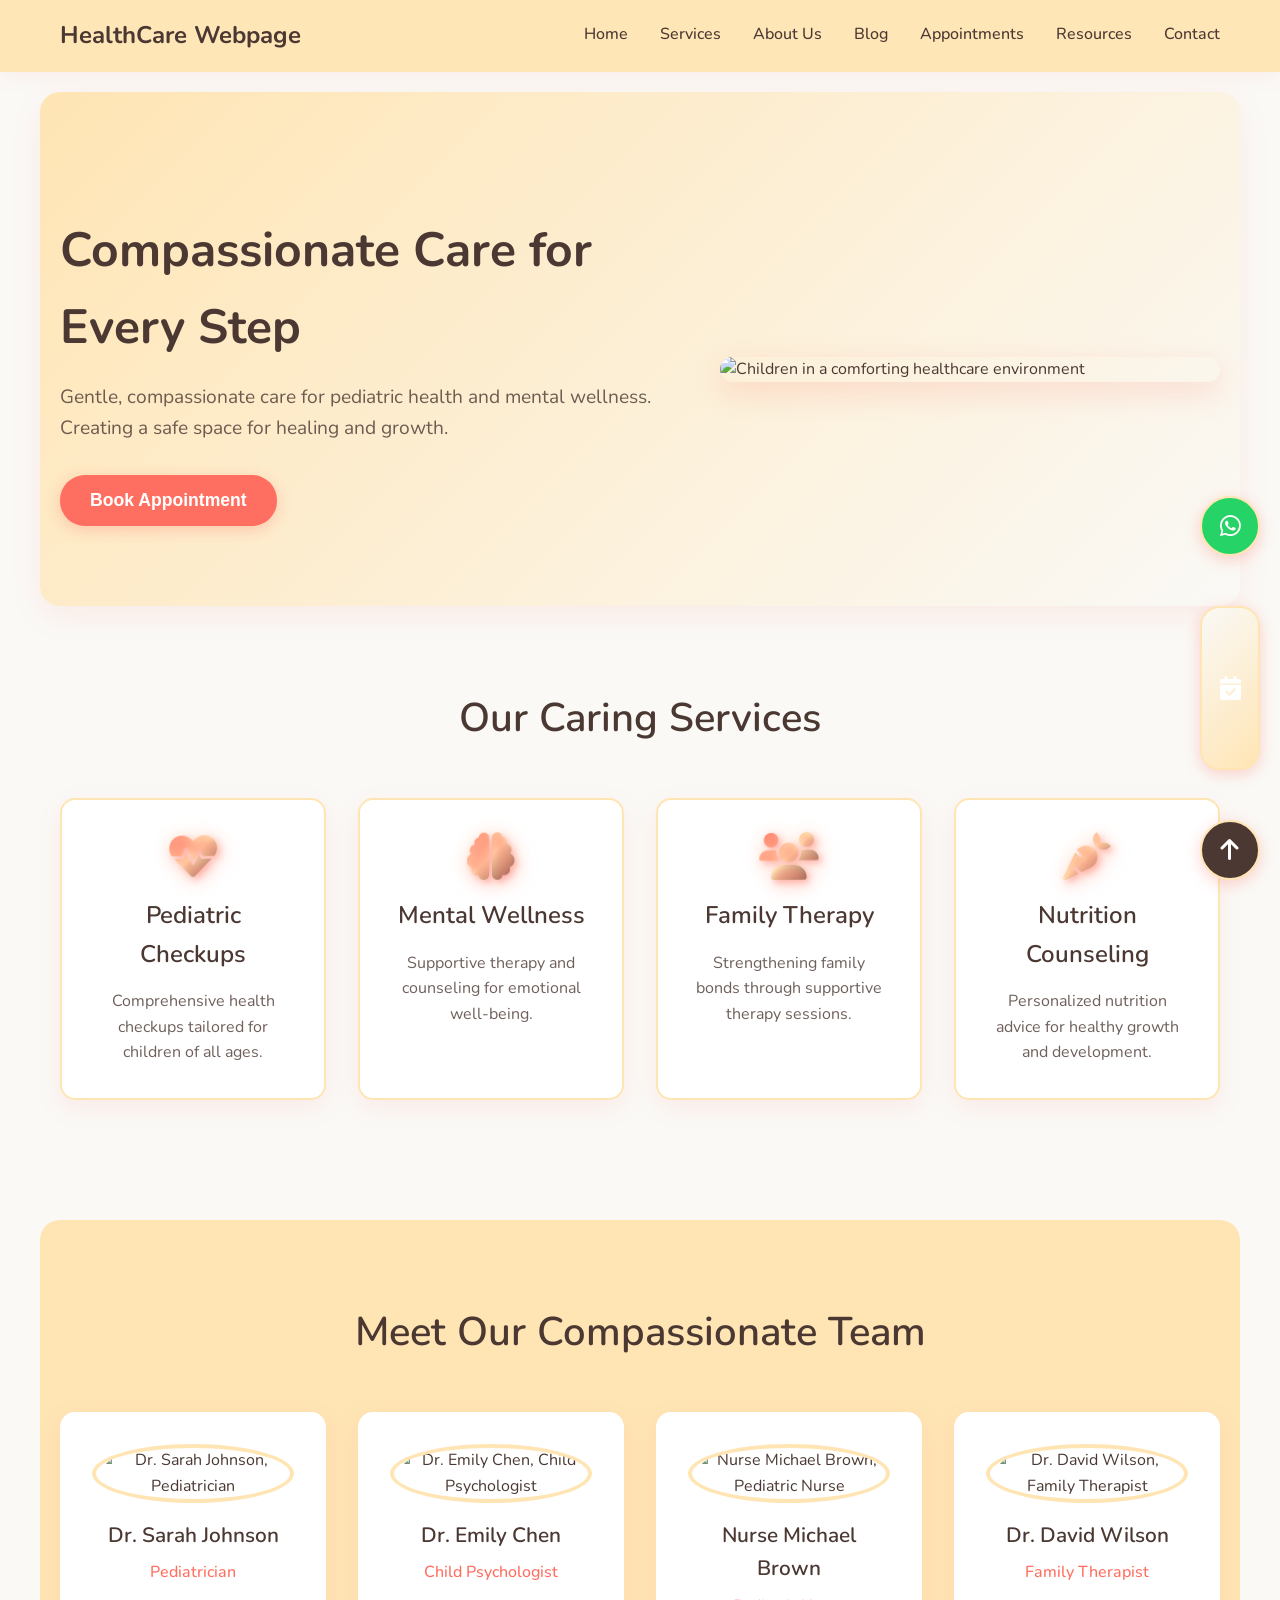
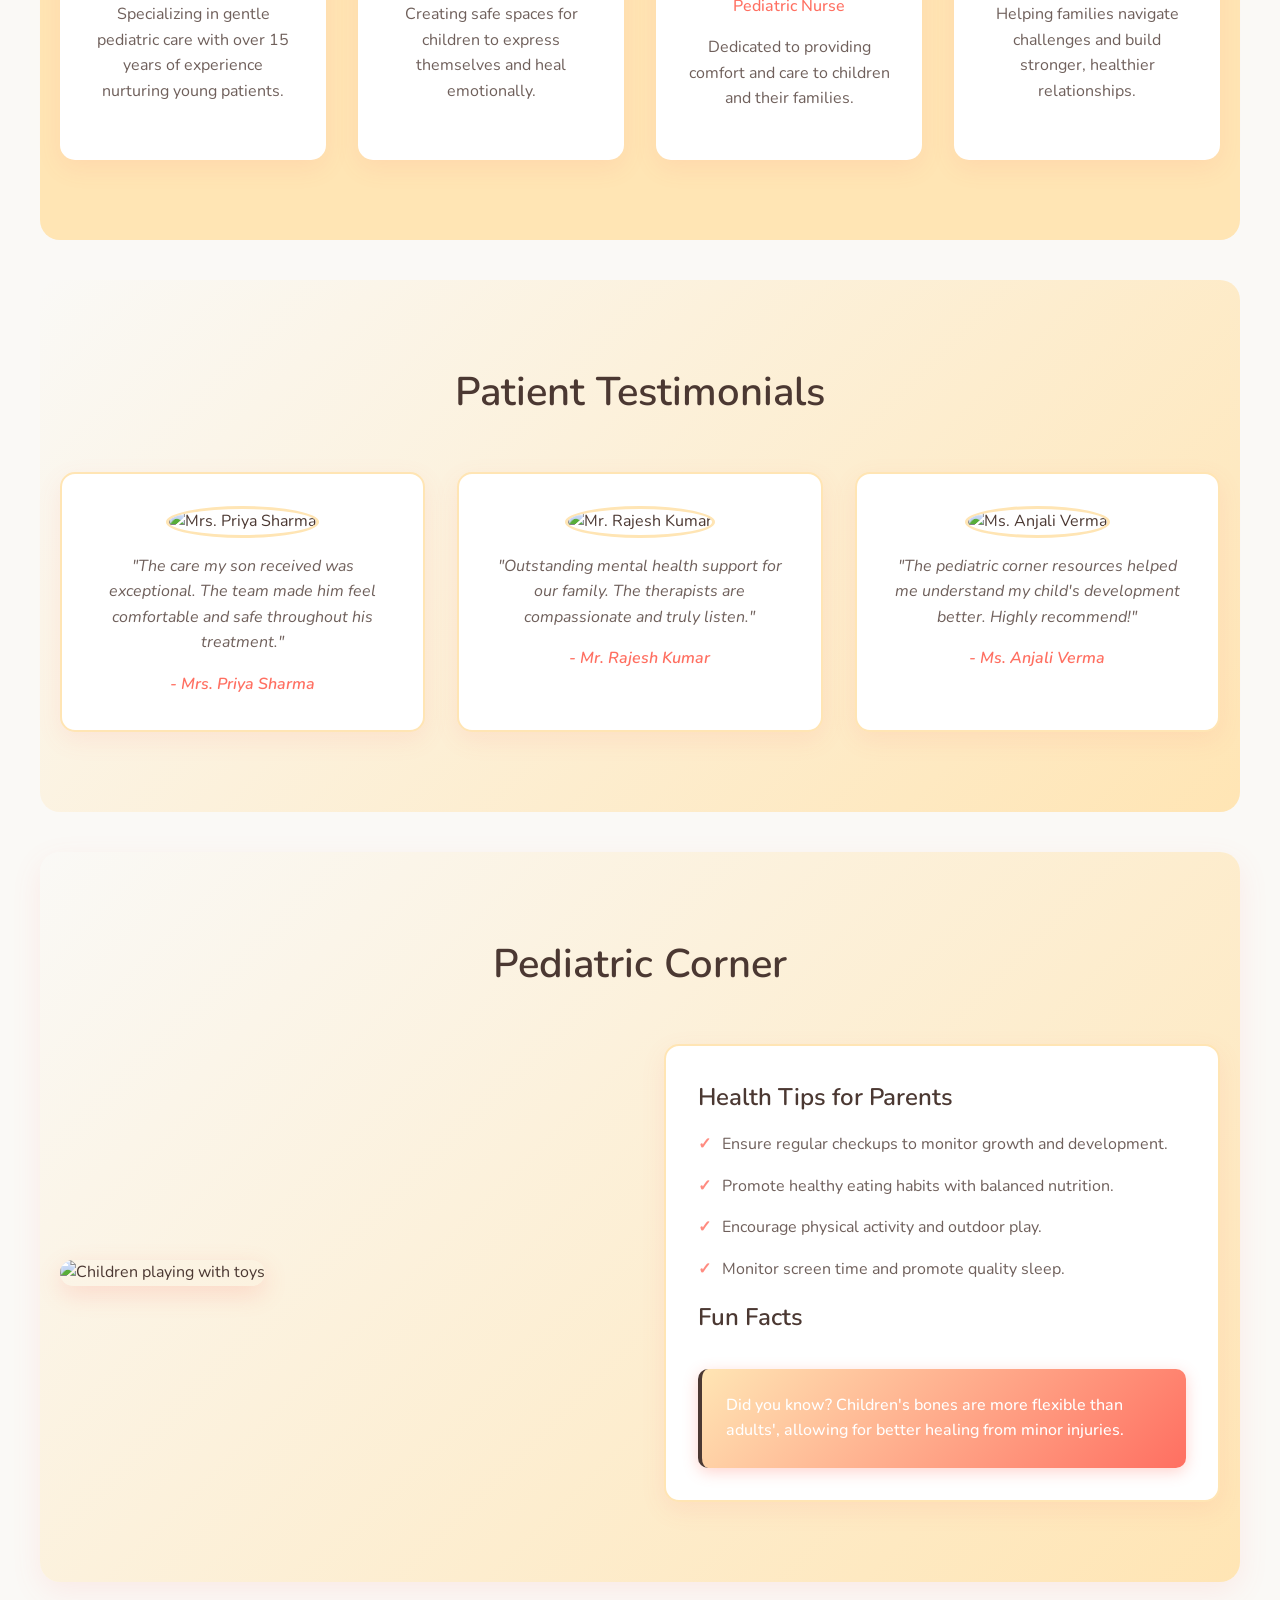
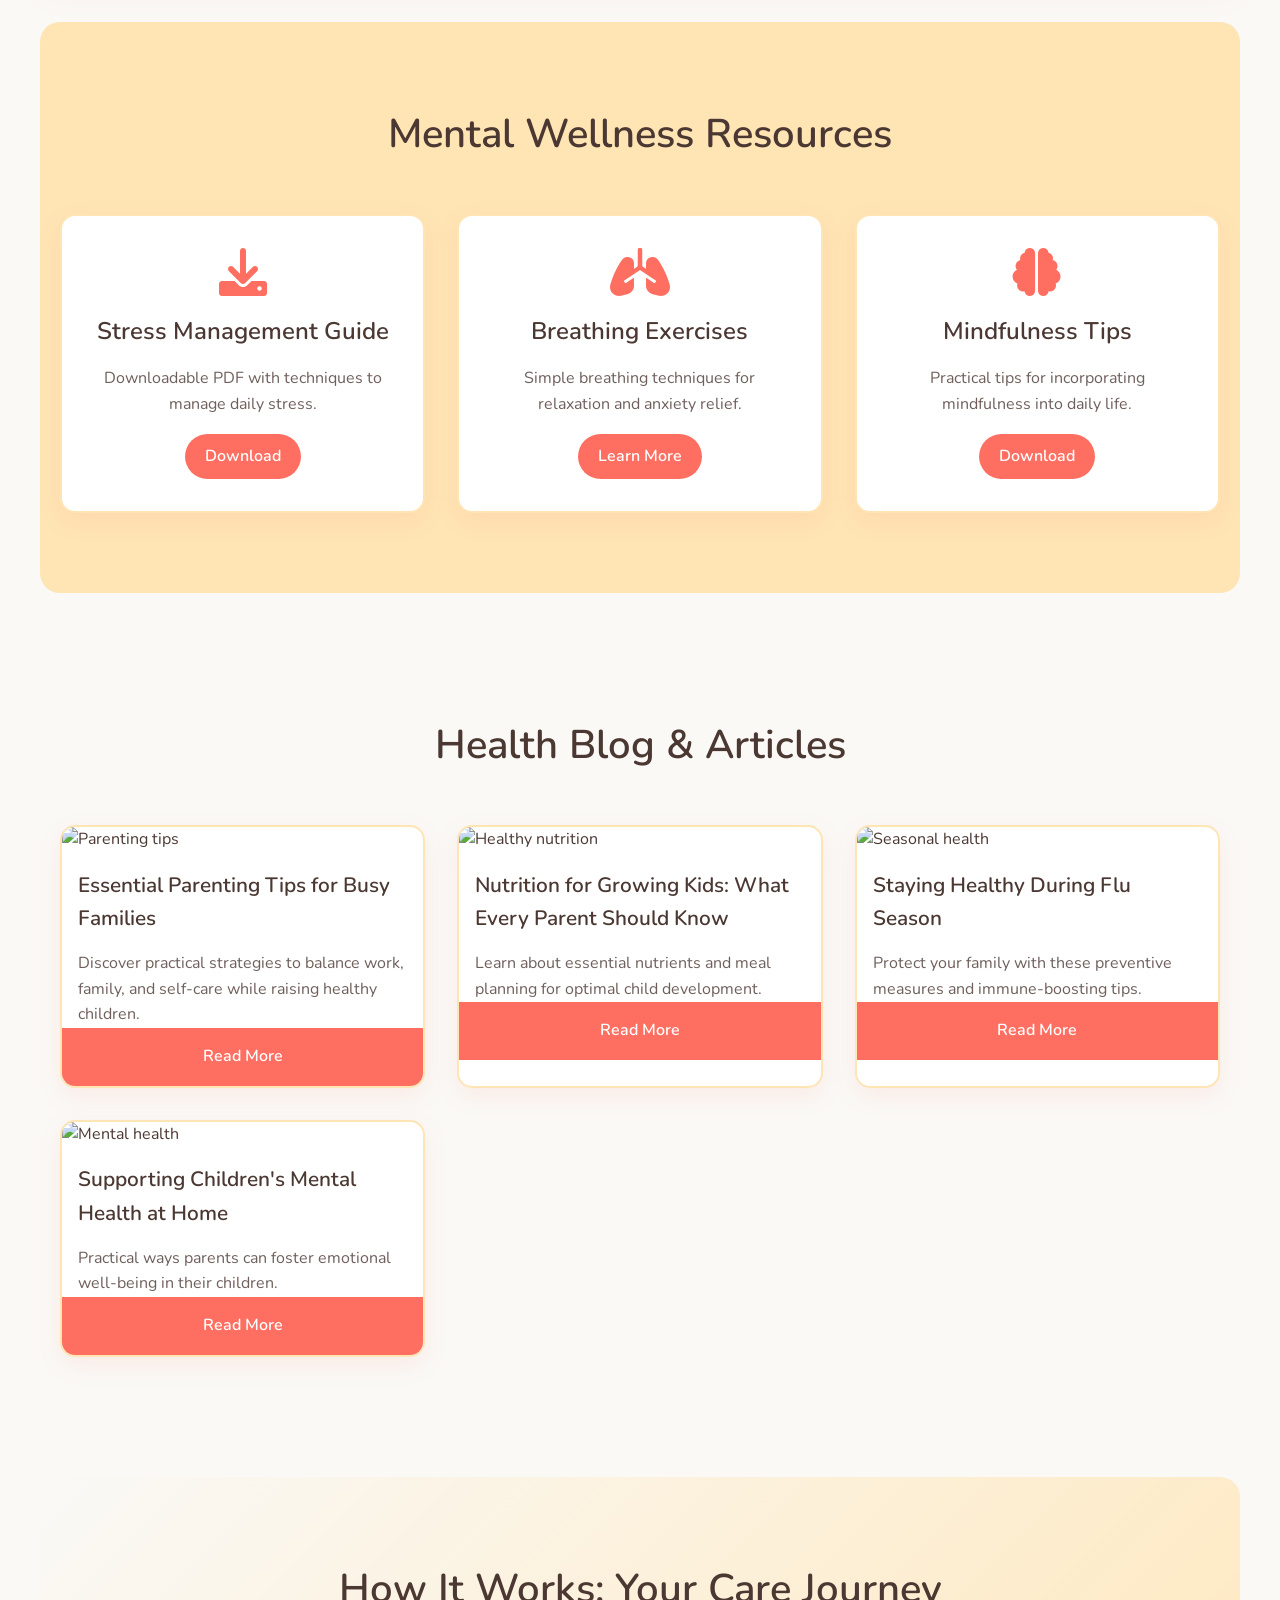
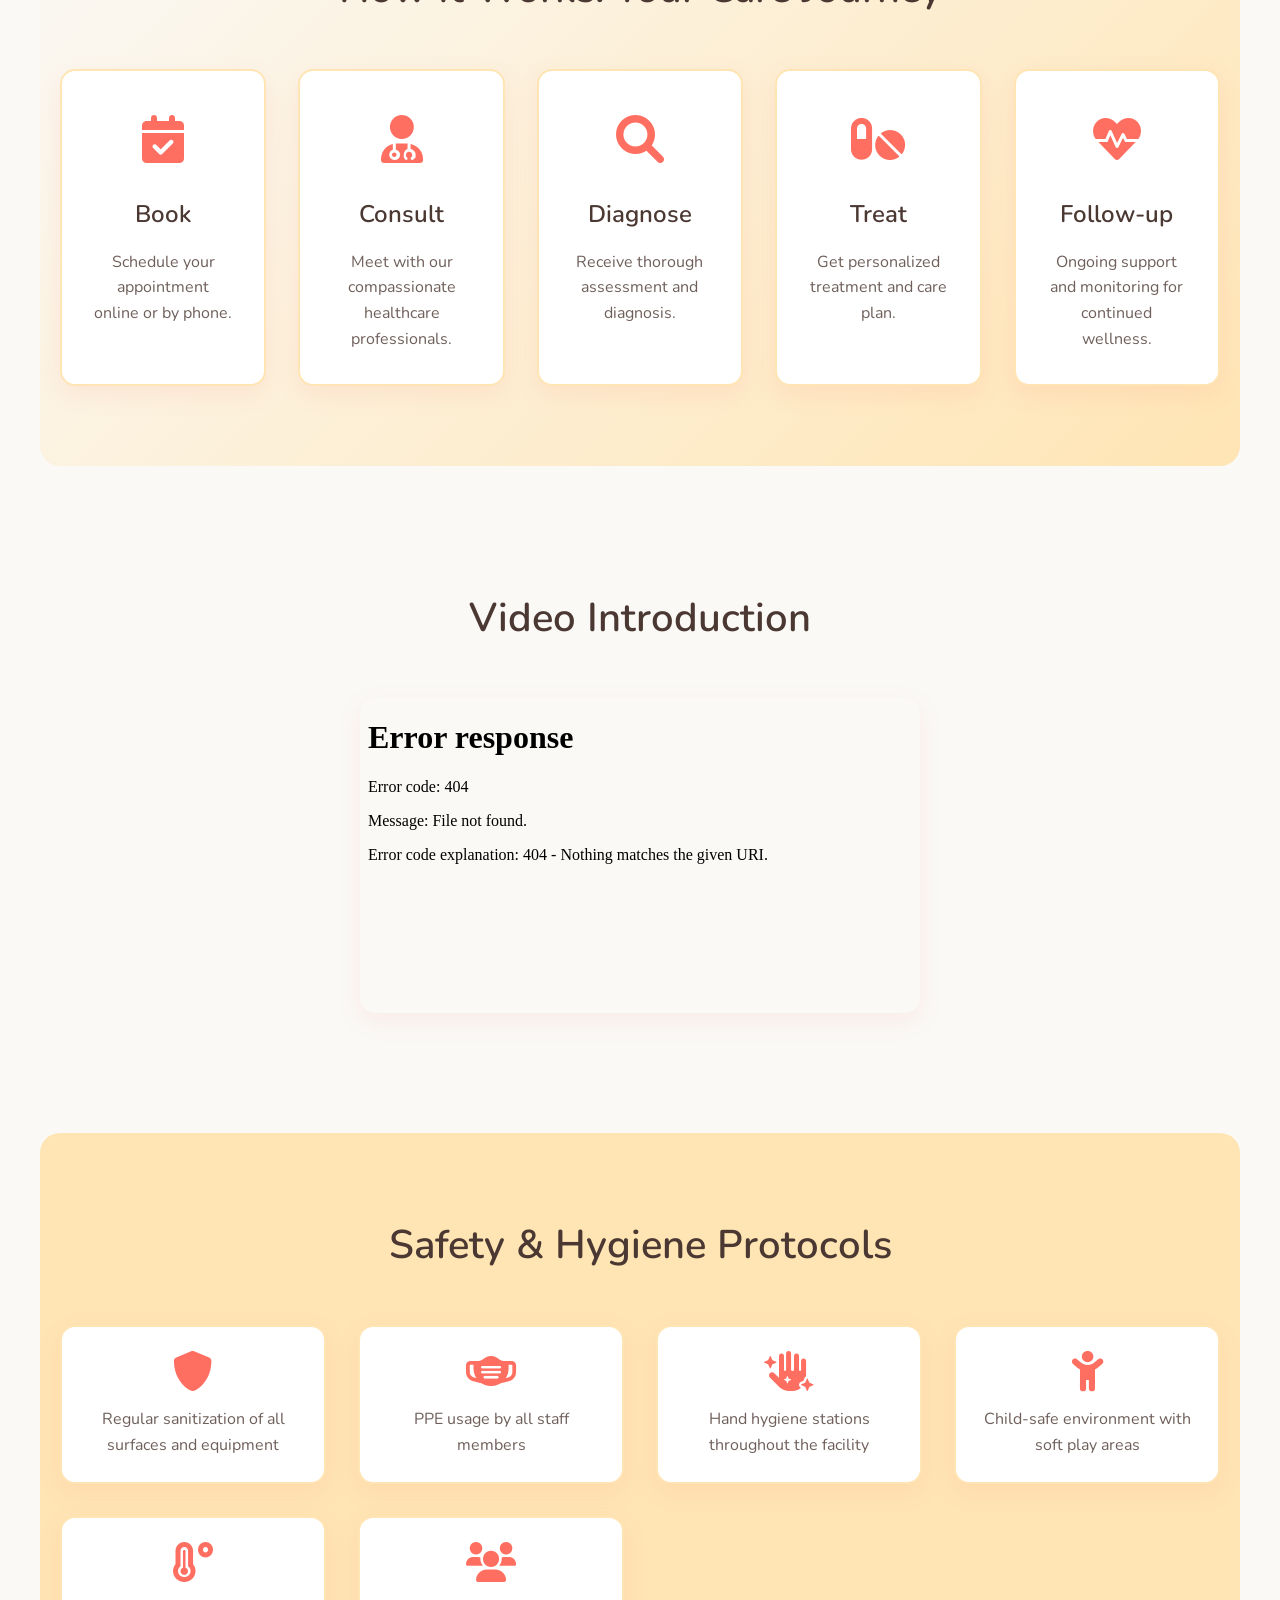
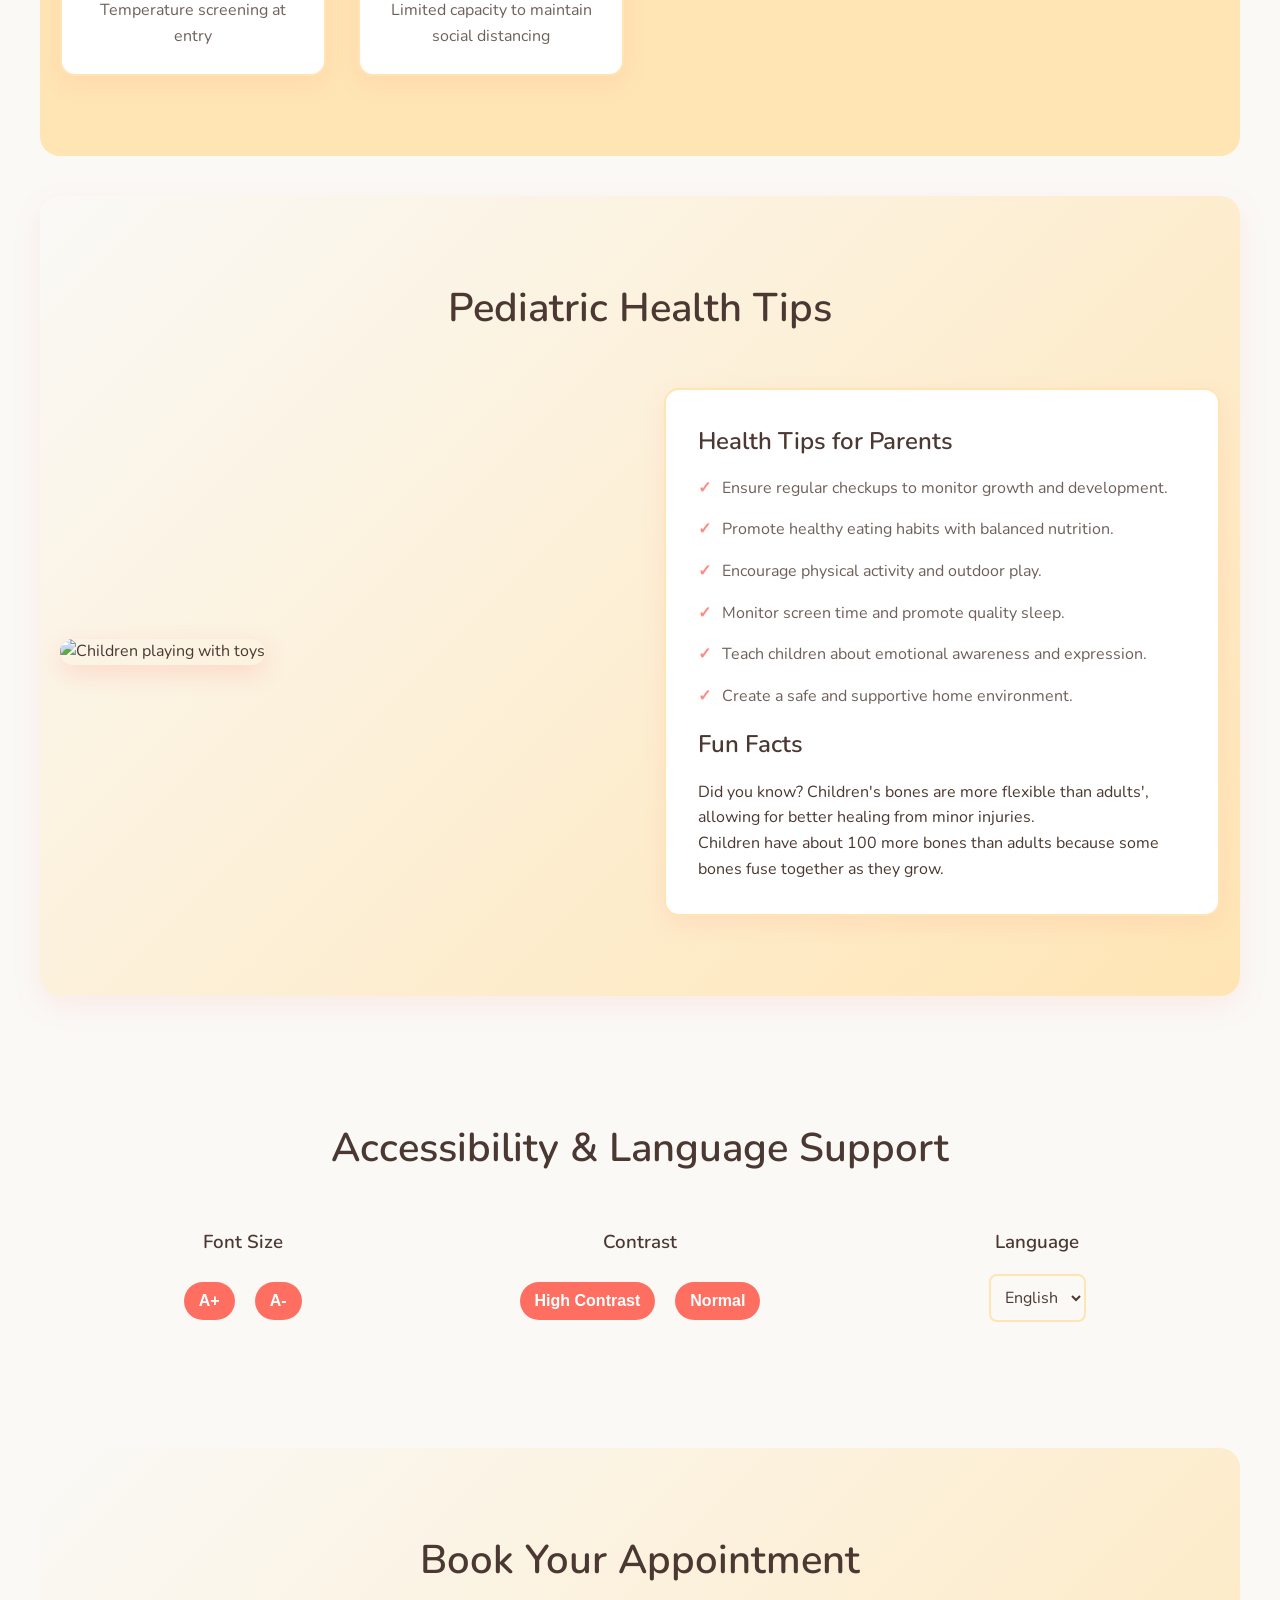
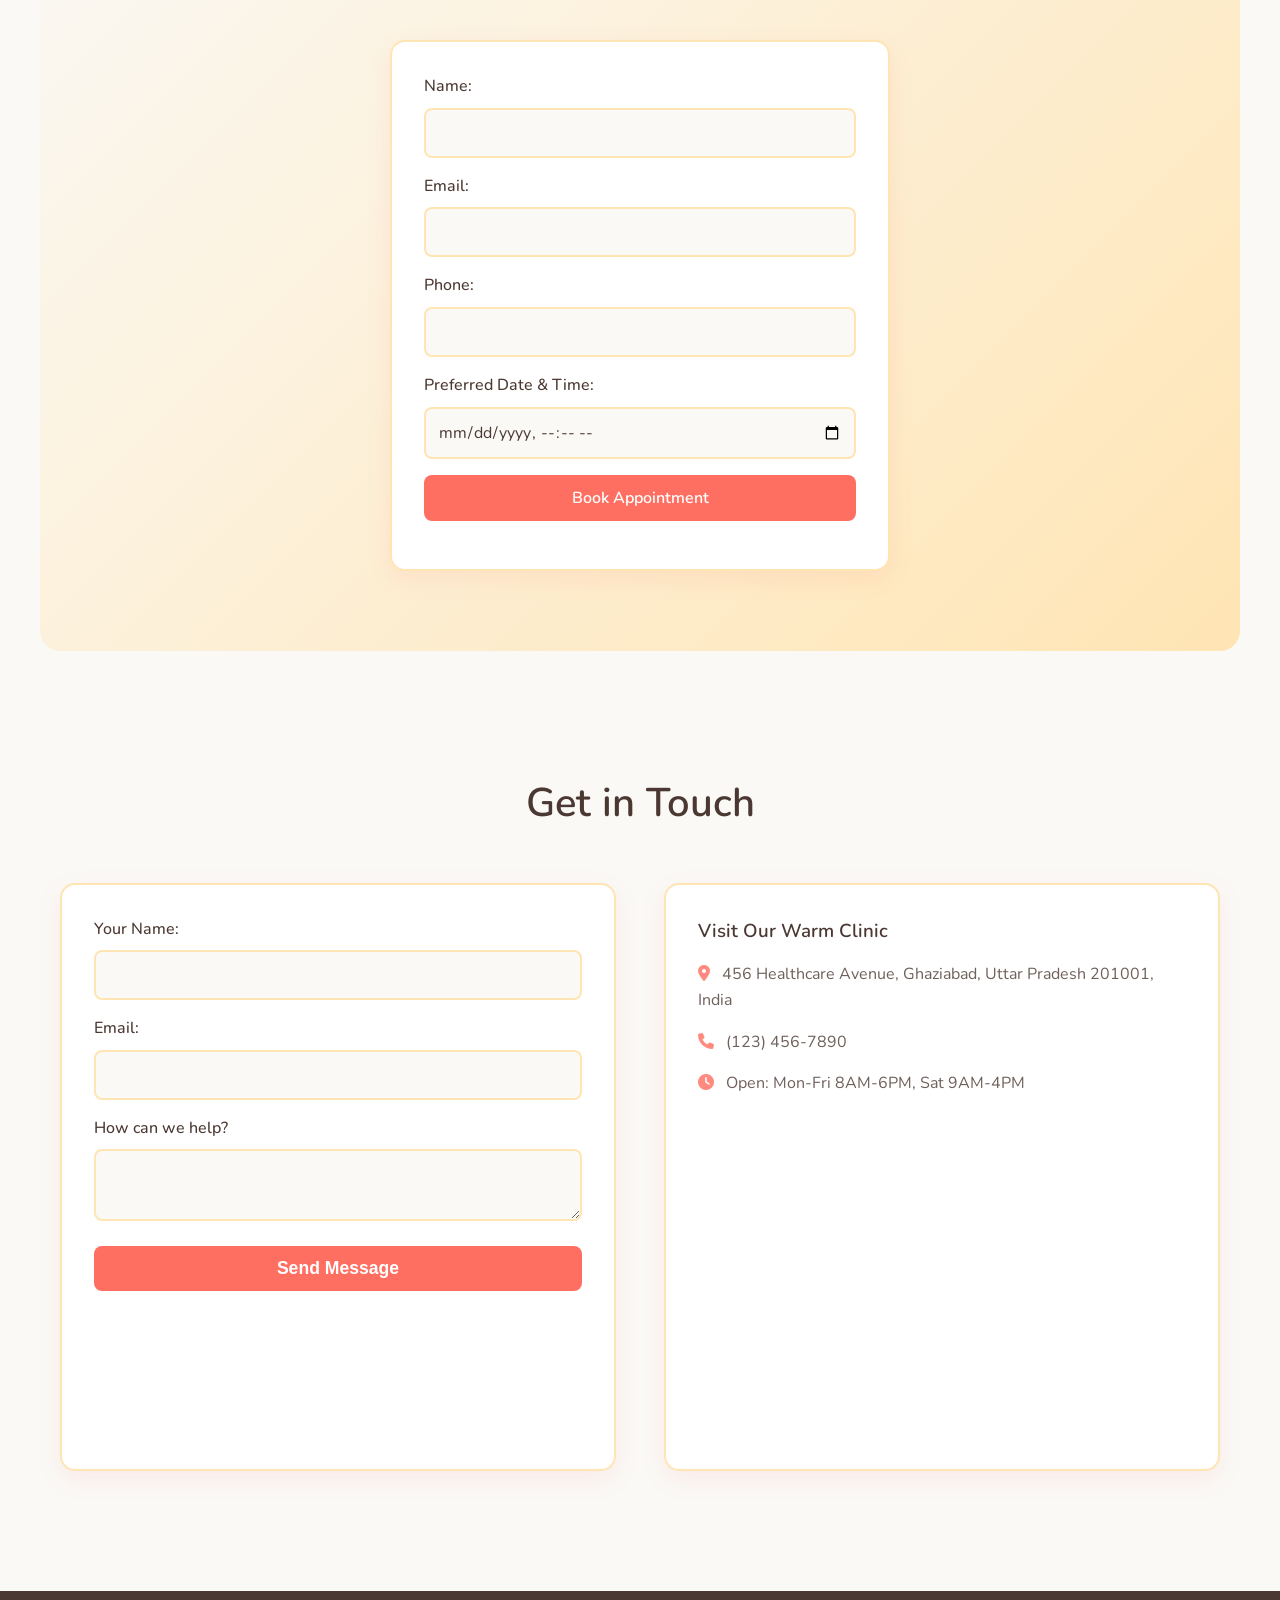
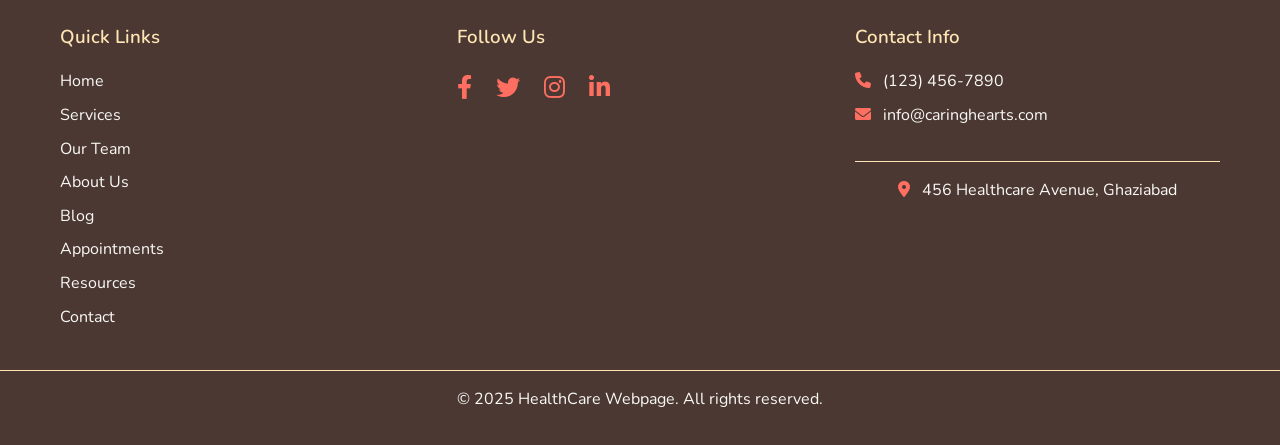
==== commit 4fdc8962: "update titles and footer text to reflect 'HealthCare Webpage'" ====
--- a/index.html
+++ b/index.html
@@ -3,14 +3,14 @@
 <head>
     <meta charset="UTF-8">
     <meta name="viewport" content="width=device-width, initial-scale=1.0">
-    <title>Caring Hearts Healthcare - Your Trusted Pediatric & Mental Health Center</title>
+    <title>HealthCare Webpage - Your Trusted Pediatric & Mental Health Center</title>
     <link rel="stylesheet" href="styles.css">
     <link rel="stylesheet" href="https://cdnjs.cloudflare.com/ajax/libs/font-awesome/6.0.0-beta3/css/all.min.css">
 </head>
 <body>
     <header>
         <nav class="sticky-nav">
-            <h1>Caring Hearts Healthcare</h1>
+            <h1>HealthCare Webpage</h1>
             <input type="checkbox" id="nav-toggle" class="nav-toggle" aria-label="Toggle navigation menu">
             <label for="nav-toggle" class="nav-toggle-label">
                 <span class="hamburger"></span>
@@ -222,7 +222,7 @@
         <section id="video" class="video">
             <h2>Video Introduction</h2>
             <div class="video-container">
-                <iframe width="560" height="315" src="assets/promo-video.mp4" title="Welcome to Caring Hearts Healthcare" frameborder="0" allow="accelerometer; autoplay; clipboard-write; encrypted-media; gyroscope; picture-in-picture" allowfullscreen></iframe>
+                <iframe width="560" height="315" src="assets/promo-video.mp4" title="Welcome to HealthCare Webpage" frameborder="0" allow="accelerometer; autoplay; clipboard-write; encrypted-media; gyroscope; picture-in-picture" allowfullscreen></iframe>
             </div>
         </section>
 
@@ -377,7 +377,7 @@
                 <p><i class="fas fa-map-marker-alt"></i> 456 Healthcare Avenue, Ghaziabad</p>
             </div>
         </div>
-        <p>&copy; 2025 Caring Hearts Healthcare. All rights reserved.</p>
+        <p>&copy; 2025 HealthCare Webpage. All rights reserved.</p>
     </footer>
 
     <!-- Floating Icons -->
